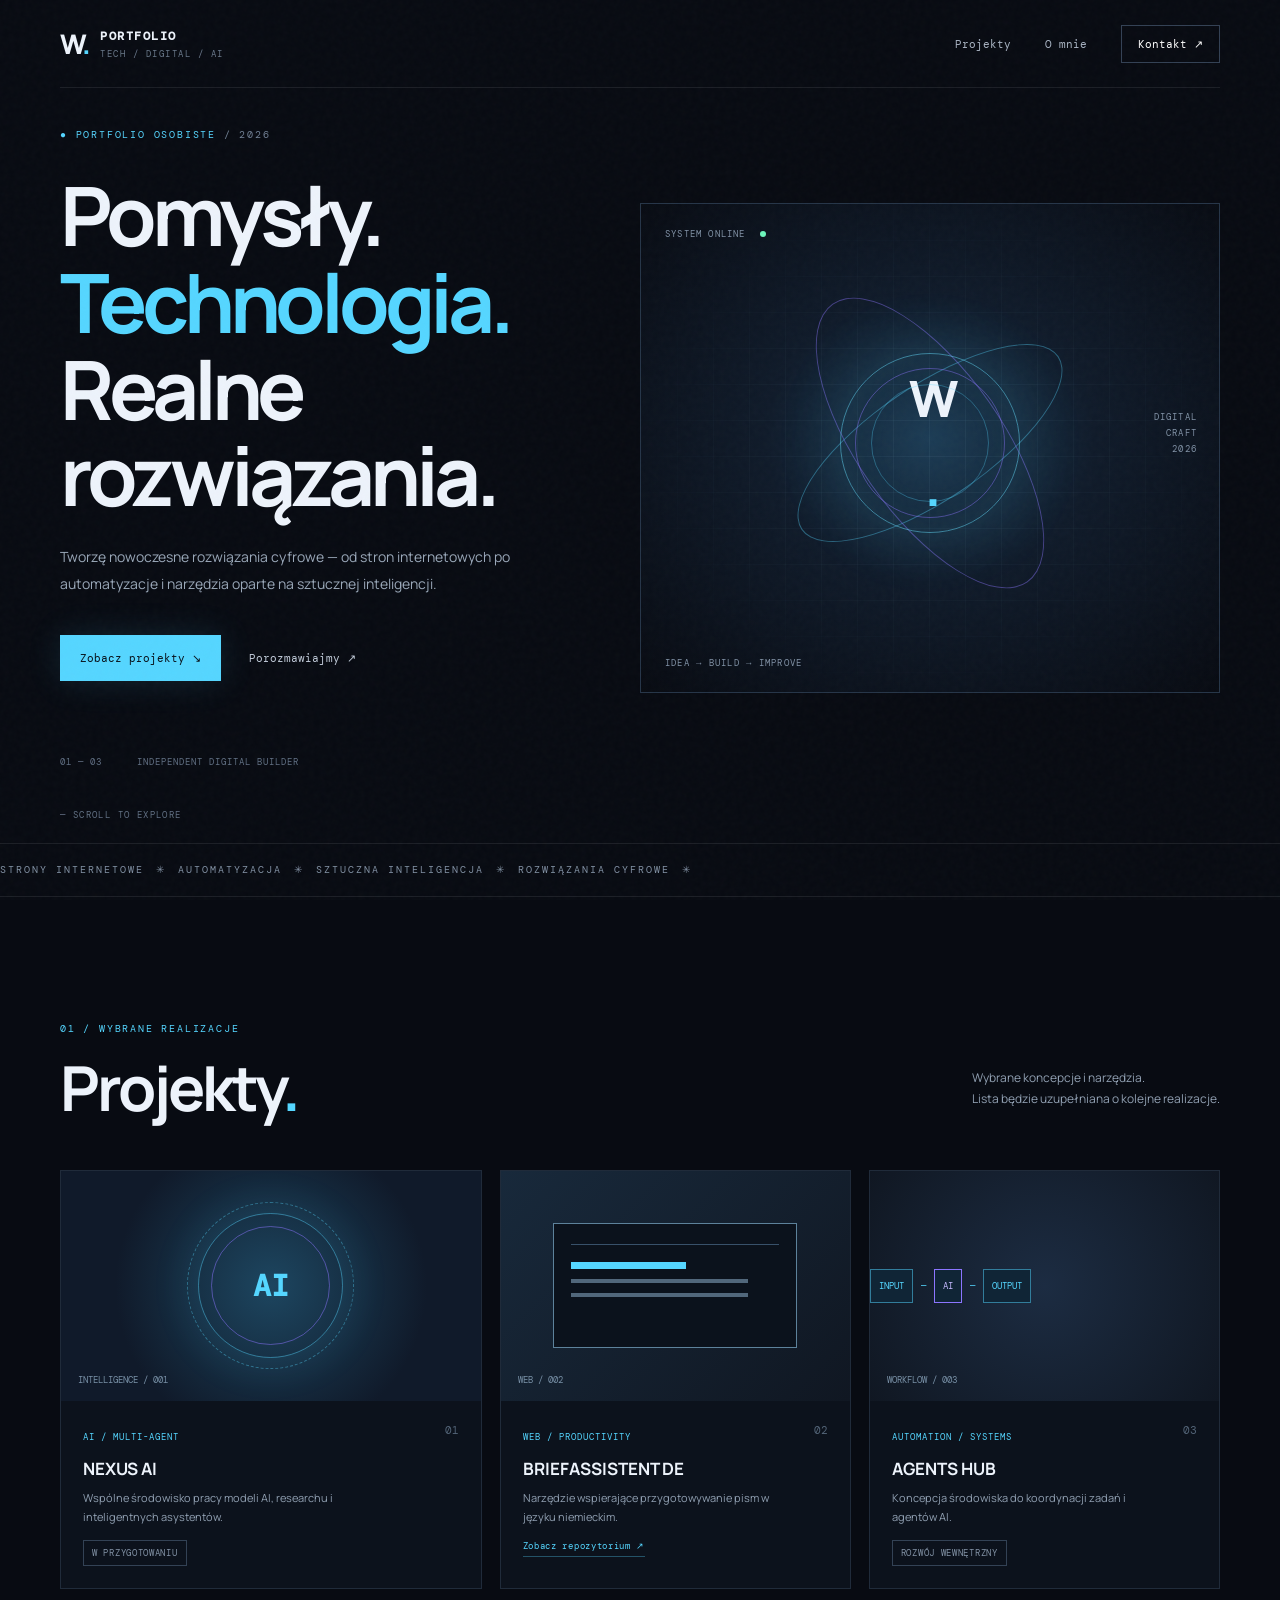
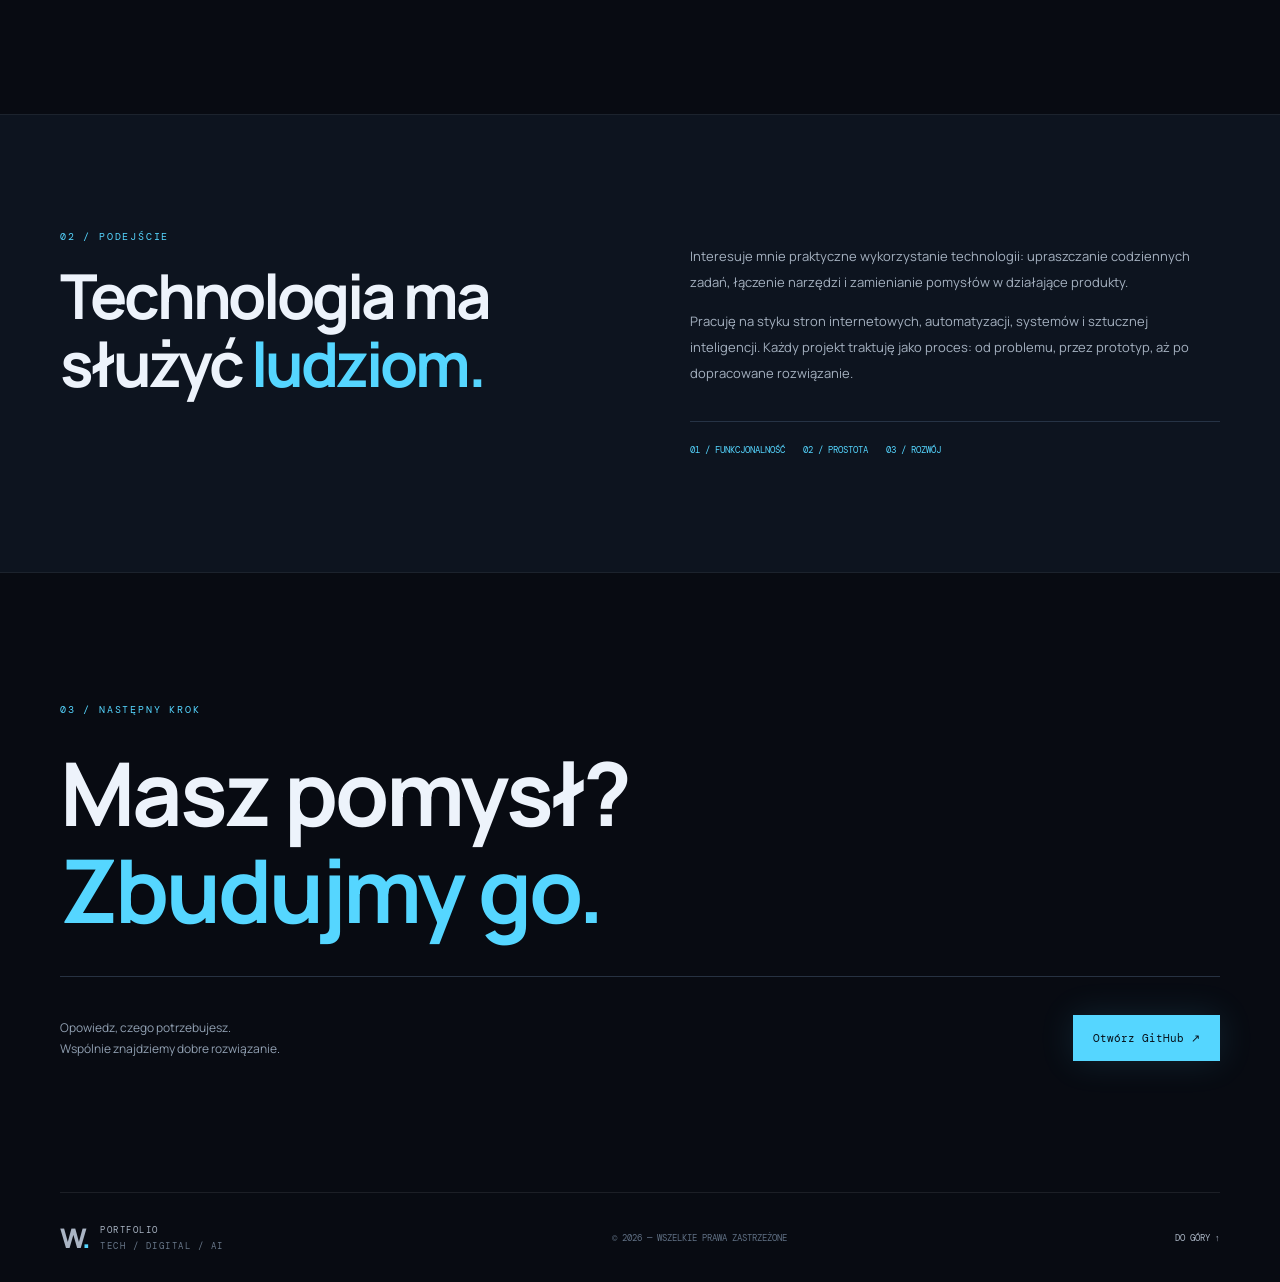
==== index.html @ 27df48eb "Point canonical metadata to current preview deployment" ====
<!doctype html><html lang="pl"><head><meta charset="utf-8"><meta name="viewport" content="width=device-width,initial-scale=1"><meta name="theme-color" content="#080b12"><meta name="description" content="Portfolio projektów z obszaru sztucznej inteligencji, automatyzacji i rozwiązań cyfrowych. Zobacz NEXUS AI, BriefAssistent DE i Agents Hub."><title>Portfolio | Technologie i AI</title><link rel="preconnect" href="https://fonts.googleapis.com"><link href="https://fonts.googleapis.com/css2?family=DM+Mono:wght@400;500&family=Manrope:wght@400;500;600;700;800&display=swap" rel="stylesheet"><link rel="icon" type="image/svg+xml" href="favicon.svg"><link rel="canonical" href="https://portfolio-git-feat-portfolio-foundation-easy-c3f8.vercel.app/"><meta property="og:url" content="https://portfolio-git-feat-portfolio-foundation-easy-c3f8.vercel.app/"><meta property="og:locale" content="pl_PL"><meta name="twitter:card" content="summary"><meta property="og:type" content="website"><meta property="og:title" content="Portfolio | Technologie i AI"><meta property="og:description" content="Projekty cyfrowe, automatyzacja i sztuczna inteligencja."><link rel="stylesheet" href="styles.css"></head><body><div class="noise"></div><header class="top wrap"><a class="brand" href="#start"><b>W<span>.</span></b><span>PORTFOLIO<small>TECH / DIGITAL / AI</small></span></a><nav><a href="#projekty">Projekty</a><a href="#o-mnie">O mnie</a><a class="navcta" href="#kontakt">Kontakt ↗</a></nav></header><main><section class="hero wrap" id="start"><div><div class="eyebrow">● PORTFOLIO OSOBISTE <span>/ 2026</span></div><h1>Pomysły.<br><em>Technologia.</em><br>Realne rozwiązania.</h1><p class="lead">Tworzę nowoczesne rozwiązania cyfrowe — od stron internetowych po automatyzacje i narzędzia oparte na sztucznej inteligencji.</p><div class="actions"><a class="btn" href="#projekty">Zobacz projekty ↘</a><a class="plain" href="#kontakt">Porozmawiajmy ↗</a></div><div class="meta">01 — 03 <span>INDEPENDENT DIGITAL BUILDER</span></div></div><div class="visual"><div class="grid"></div><div class="orbit o1"></div><div class="orbit o2"></div><div class="core">W<span>.</span></div><label>SYSTEM ONLINE <i></i></label><small>IDEA → BUILD → IMPROVE</small><aside>DIGITAL<br>CRAFT<br>2026</aside></div><div class="scroll">— SCROLL TO EXPLORE</div></section><div class="ticker">STRONY INTERNETOWE　✳　AUTOMATYZACJA　✳　SZTUCZNA INTELIGENCJA　✳　ROZWIĄZANIA CYFROWE　✳　</div><section class="section wrap" id="projekty"><div class="head"><div><div class="eyebrow">01 / WYBRANE REALIZACJE</div><h2>Projekty<span>.</span></h2></div><p>Wybrane koncepcje i narzędzia.<br>Lista będzie uzupełniana o kolejne realizacje.</p></div><div class="cards"><article><div class="art ai"><div class="rings">AI</div><small>INTELLIGENCE / 001</small></div><div class="info"><div><label>AI / MULTI-AGENT</label><h3>NEXUS AI</h3><p>Wspólne środowisko pracy modeli AI, researchu i inteligentnych asystentów.</p><span class="project-status">W PRZYGOTOWANIU</span></div><b>01</b></div></article><article><div class="art web"><div class="browser"><hr><strong></strong><i></i><i></i></div><small>WEB / 002</small></div><div class="info"><div><label>WEB / PRODUCTIVITY</label><h3>BRIEFASSISTENT DE</h3><p>Narzędzie wspierające przygotowywanie pism w języku niemieckim.</p><a class="project-link" href="https://github.com/easypeasygmail-pr/brief" target="_blank" rel="noopener noreferrer">Zobacz repozytorium ↗</a></div><b>02</b></div></article><article><div class="art flow"><div>INPUT</div>—<div>AI</div>—<div>OUTPUT</div><small>WORKFLOW / 003</small></div><div class="info"><div><label>AUTOMATION / SYSTEMS</label><h3>AGENTS HUB</h3><p>Koncepcja środowiska do koordynacji zadań i agentów AI.</p><span class="project-status">ROZWÓJ WEWNĘTRZNY</span></div><b>03</b></div></article></div></section><section class="about" id="o-mnie"><div class="wrap aboutgrid"><div><div class="eyebrow">02 / PODEJŚCIE</div><h2>Technologia ma<br>służyć <em>ludziom.</em></h2></div><div><p>Interesuje mnie praktyczne wykorzystanie technologii: upraszczanie codziennych zadań, łączenie narzędzi i zamienianie pomysłów w działające produkty.</p><p>Pracuję na styku stron internetowych, automatyzacji, systemów i sztucznej inteligencji. Każdy projekt traktuję jako proces: od problemu, przez prototyp, aż po dopracowane rozwiązanie.</p><div class="principles">01 / FUNKCJONALNOŚĆ　　02 / PROSTOTA　　03 / ROZWÓJ</div></div></div></section><section class="contact wrap" id="kontakt"><div class="eyebrow">03 / NASTĘPNY KROK</div><h2>Masz pomysł?<br><em>Zbudujmy go.</em></h2><div class="contactrow"><p>Opowiedz, czego potrzebujesz.<br>Wspólnie znajdziemy dobre rozwiązanie.</p><a class="btn" href="https://github.com/easypeasygmail-pr" target="_blank" rel="noopener noreferrer">Otwórz GitHub ↗</a></div></section></main><footer class="footer wrap"><a class="brand" href="#start"><b>W<span>.</span></b><span>PORTFOLIO<small>TECH / DIGITAL / AI</small></span></a><span>© <i id="year"></i> — WSZELKIE PRAWA ZASTRZEŻONE</span><a href="#start">DO GÓRY ↑</a></footer><script src="script.js"></script></body></html>
---- styles.css ----
:root{--bg:#080b12;--panel:#101722;--line:#202b3a;--text:#edf3fb;--muted:#91a0b2;--blue:#55d6ff;--violet:#8c75ff;--mono:"DM Mono",monospace;--sans:"Manrope",sans-serif}*{box-sizing:border-box}html{scroll-behavior:smooth}body{margin:0;background:var(--bg);color:var(--text);font-family:var(--sans)}.noise{position:fixed;inset:0;pointer-events:none;opacity:.025;z-index:5;background-image:url("data:image/svg+xml,%3Csvg xmlns='http://www.w3.org/2000/svg' viewBox='0 0 180 180'%3E%3Cfilter id='n'%3E%3CfeTurbulence type='fractalNoise' baseFrequency='.9' numOctaves='3'/%3E%3C/filter%3E%3Crect width='100%25' height='100%25' filter='url(%23n)'/%3E%3C/svg%3E")}.wrap{width:min(1160px,calc(100% - 64px));margin:auto}.top{height:88px;display:flex;align-items:center;justify-content:space-between;border-bottom:1px solid #ffffff15}.brand{display:flex;align-items:center;gap:12px;color:var(--text);text-decoration:none;font:700 12px var(--mono);letter-spacing:1.5px}.brand b{font:800 27px var(--sans);letter-spacing:-3px}.brand b span,.core span{color:var(--blue)}.brand small{display:block;color:#687789;font:9px var(--mono);margin-top:4px}.top nav{display:flex;gap:34px;align-items:center}.top nav a,.footer>a{color:#aab5c4;text-decoration:none;font:11px var(--mono)}.top nav a:hover,.footer>a:hover{color:var(--blue)}.top nav .navcta{border:1px solid #334154;padding:11px 16px;color:white}.hero{min-height:690px;display:grid;grid-template-columns:1fr 1fr;align-items:center;position:relative;padding-top:40px;padding-bottom:75px}.eyebrow{font:10px var(--mono);letter-spacing:1.8px;color:var(--blue)}.eyebrow span{color:#718095}h1{font-size:clamp(48px,6.4vw,82px);line-height:1.06;letter-spacing:-5px;margin:31px 0 25px}h1 em,h2 em{font-style:normal;color:var(--blue)}.lead{max-width:500px;color:#9aa8b9;line-height:1.9;font-size:14px}.actions{display:flex;align-items:center;gap:28px;margin-top:37px}.btn{display:inline-block;background:var(--blue);color:#071019;text-decoration:none;padding:16px 20px;font:11px var(--mono);box-shadow:0 0 35px #55d6ff20}.btn:hover{background:#a1eaff}.plain{color:#c2ccda;text-decoration:none;font:11px var(--mono)}.meta{display:flex;gap:35px;margin-top:75px;color:#617084;font:9px var(--mono);letter-spacing:1px}.visual{height:490px;position:relative;overflow:hidden;background:radial-gradient(ellipse at 50% 48%,#1c3c55,#101b2a 40%,#080b12 100%);border:1px solid #263548}.grid{position:absolute;inset:0;background-image:linear-gradient(#8cb9d014 1px,transparent 1px),linear-gradient(90deg,#8cb9d014 1px,transparent 1px);background-size:36px 36px;mask-image:radial-gradient(ellipse,#000,transparent 78%)}.core{position:absolute;left:50%;top:49%;transform:translate(-50%,-50%);width:180px;height:180px;border:1px solid #64dfff80;border-radius:50%;display:grid;place-items:center;font-size:50px;font-weight:800;letter-spacing:-6px;box-shadow:0 0 70px #55d6ff20,inset 0 0 45px #55d6ff18}.core:before,.core:after{content:"";position:absolute;inset:14px;border:1px solid #8c75ff70;border-radius:50%}.core:after{inset:30px;border-color:#55d6ff50}.orbit{position:absolute;left:50%;top:49%;border:1px solid #55d6ff60;border-radius:50%;width:310px;height:115px;transform:translate(-50%,-50%) rotate(-34deg)}.o2{width:340px;height:145px;transform:translate(-50%,-50%) rotate(55deg);border-color:#8c75ff70}.visual label,.visual>small,.visual aside{position:absolute;font:9px var(--mono);letter-spacing:1.2px;color:#8192a6}.visual label{top:24px;left:24px}.visual label i{display:inline-block;background:#6df4bb;width:6px;height:6px;border-radius:50%;margin-left:8px}.visual>small{bottom:23px;left:24px}.visual aside{right:22px;top:42%;line-height:1.8;text-align:right}.scroll{position:absolute;bottom:22px;color:#617084;font:9px var(--mono);letter-spacing:1.4px}.ticker{border-block:1px solid #ffffff15;padding:19px 0;overflow:hidden;white-space:nowrap;color:#8190a3;font:10px var(--mono);letter-spacing:2px}.section{padding-top:125px;padding-bottom:125px}.head{display:flex;justify-content:space-between;align-items:end;margin-bottom:48px}h2{font-size:clamp(42px,5vw,62px);letter-spacing:-3px;line-height:1.1;margin:19px 0 0}.head h2 span{color:var(--blue)}.head p{color:var(--muted);font-size:12px;line-height:1.8}.cards{display:grid;grid-template-columns:1.2fr 1fr 1fr;gap:18px}.cards article{border:1px solid var(--line);background:#0c121c;transition:.25s}.cards article:hover{border-color:#4c9bb7;transform:translateY(-5px)}.art{height:230px;position:relative;display:grid;place-items:center;overflow:hidden;background:#101c2b}.art small{position:absolute;left:17px;bottom:15px;color:#7890a6;font:9px var(--mono)}.ai{background:radial-gradient(circle,#1d4660,#101a2a 65%)}.rings{width:145px;height:145px;border:1px solid #55d6ff75;border-radius:50%;display:grid;place-items:center;position:relative;font:700 30px var(--mono);color:var(--blue);box-shadow:0 0 50px #55d6ff20}.rings:before,.rings:after{content:"";position:absolute;inset:12px;border:1px solid #8c75ff80;border-radius:50%}.rings:after{inset:-12px;border-style:dashed;border-color:#55d6ff60}.web{background:linear-gradient(135deg,#18293b,#101722)}.browser{width:70%;height:125px;border:1px solid #5d829b;background:#0b121c;padding:30px 17px}.browser hr{position:absolute;top:58px;width:60%;border:0;border-top:1px solid #38516a}.browser strong,.browser i{display:block;width:55%;height:7px;background:#55d6ff;margin:0 0 10px}.browser i{width:85%;height:4px;background:#51677b}.flow{display:flex;gap:8px;background:radial-gradient(circle,#1c2c42,#101722);font:9px var(--mono);color:var(--blue)}.flow div{padding:10px 8px;border:1px solid #55d6ff80;background:#102536}.flow div:nth-of-type(2){color:#c5baff;border-color:#8c75ff}.info{padding:22px;display:flex;justify-content:space-between;min-height:160px}.info label{font:9px var(--mono);color:var(--blue);letter-spacing:1px}.info h3{font-size:17px;margin:12px 0 8px}.info p{font-size:11px;line-height:1.8;color:var(--muted);max-width:260px;margin:0}.info>b{font:11px var(--mono);color:#536477}.about{background:#0d141f;border-block:1px solid #ffffff10;padding:115px 0}.aboutgrid{display:grid;grid-template-columns:1fr 1fr;gap:100px}.aboutgrid p{font-size:13px;line-height:2;color:#a5b1c0}.principles{margin-top:35px;padding-top:22px;border-top:1px solid #263345;font:9px var(--mono);color:var(--blue)}.contact{padding-top:130px;padding-bottom:120px}.contact h2{font-size:clamp(54px,7vw,88px);margin-top:28px}.contactrow{display:flex;justify-content:space-between;align-items:center;margin-top:38px;padding-top:28px;border-top:1px solid #273242}.contactrow p{color:var(--muted);font-size:12px;line-height:1.8}.footer{min-height:90px;border-top:1px solid #ffffff15;display:flex;align-items:center;justify-content:space-between}.footer>span{font:9px var(--mono);color:#607084}.footer>span i{font-style:normal}.footer>a{font-size:9px}@media(max-width:800px){.wrap{width:min(100% - 40px,600px)}.top{height:72px}.top nav{gap:15px}.top nav a{font-size:9px}.top nav a:first-child{display:none}.hero{grid-template-columns:1fr;padding-top:70px;gap:40px}.hero h1{font-size:clamp(48px,12vw,72px)}.meta{margin-top:45px}.visual{height:390px}.scroll{display:none}.cards{grid-template-columns:1fr 1fr}.cards article:first-child{grid-column:span 2}.section{padding:85px 0}.aboutgrid{grid-template-columns:1fr;gap:25px}.about{padding:80px 0}.footer{gap:15px;flex-wrap:wrap;padding:22px 0}.footer>span{order:3;width:100%}}@media(max-width:480px){.wrap{width:calc(100% - 36px)}.top nav{gap:12px}.top nav a{font-size:8px}.hero{padding-top:55px}.hero h1{letter-spacing:-3px}.lead{font-size:13px}.actions{gap:17px}.visual{height:320px}.core{width:145px;height:145px}.orbit{width:260px}.o2{width:280px}.cards{grid-template-columns:1fr}.cards article:first-child{grid-column:auto}.art{height:210px}.head{display:block}.head p{margin-top:20px}.contactrow{display:block}.contactrow .btn{margin-top:15px}.contact h2{letter-spacing:-3px}}
/* Portfolio finishing touches */
.project-link,.project-status{display:inline-block;margin-top:13px;font:9px var(--mono);letter-spacing:.7px}.project-link{color:var(--blue);text-decoration:none;border-bottom:1px solid #55d6ff55;padding-bottom:4px}.project-link:hover{color:#b5efff}.project-status{color:#8292a5;border:1px solid #334255;padding:6px 8px}.btn{transition:background .2s ease,transform .2s ease}.btn:hover{transform:translateY(-2px)}:focus-visible{outline:2px solid var(--blue);outline-offset:4px}@media(prefers-reduced-motion:reduce){html{scroll-behavior:auto}*,*::before,*::after{animation-duration:.01ms!important;animation-iteration-count:1!important;transition-duration:.01ms!important}}

/* Fix miniature browser illustration positioning */
.browser{position:relative}.browser hr{position:static;width:100%;margin:-10px 0 17px}
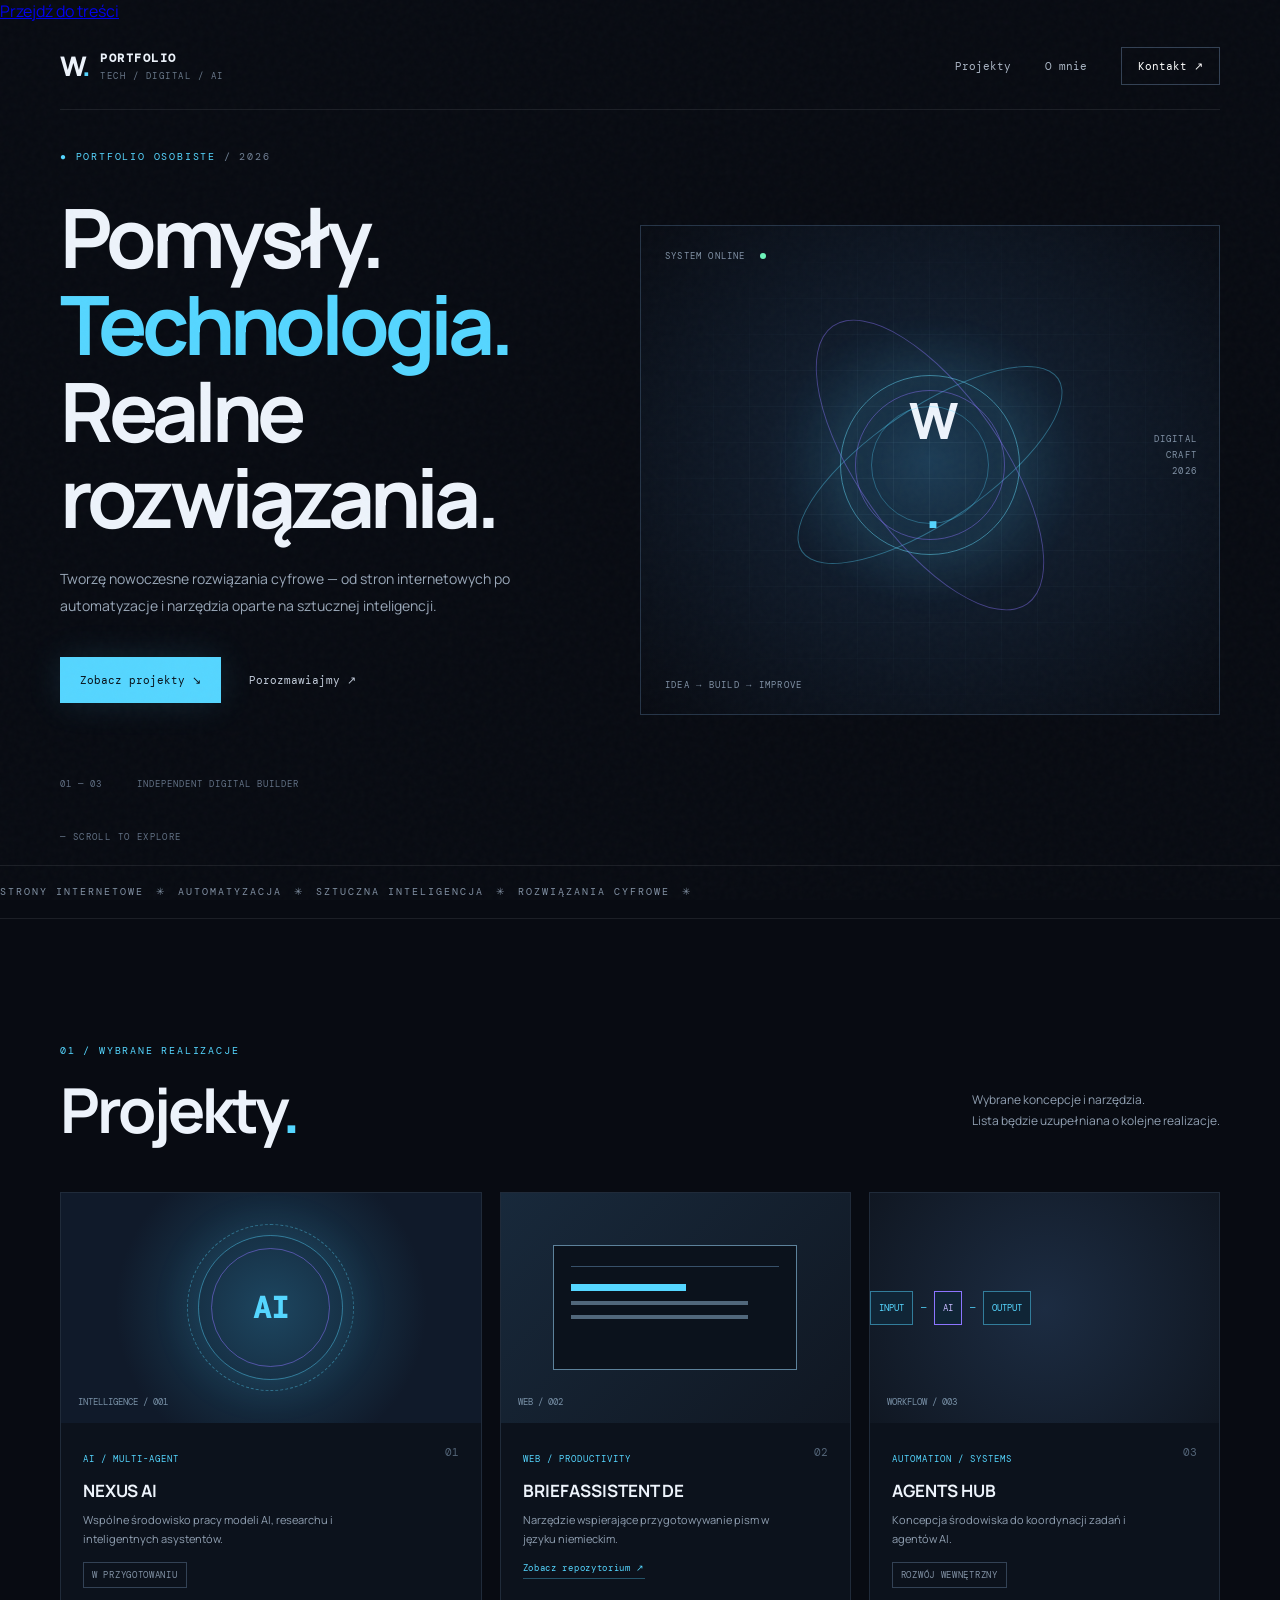
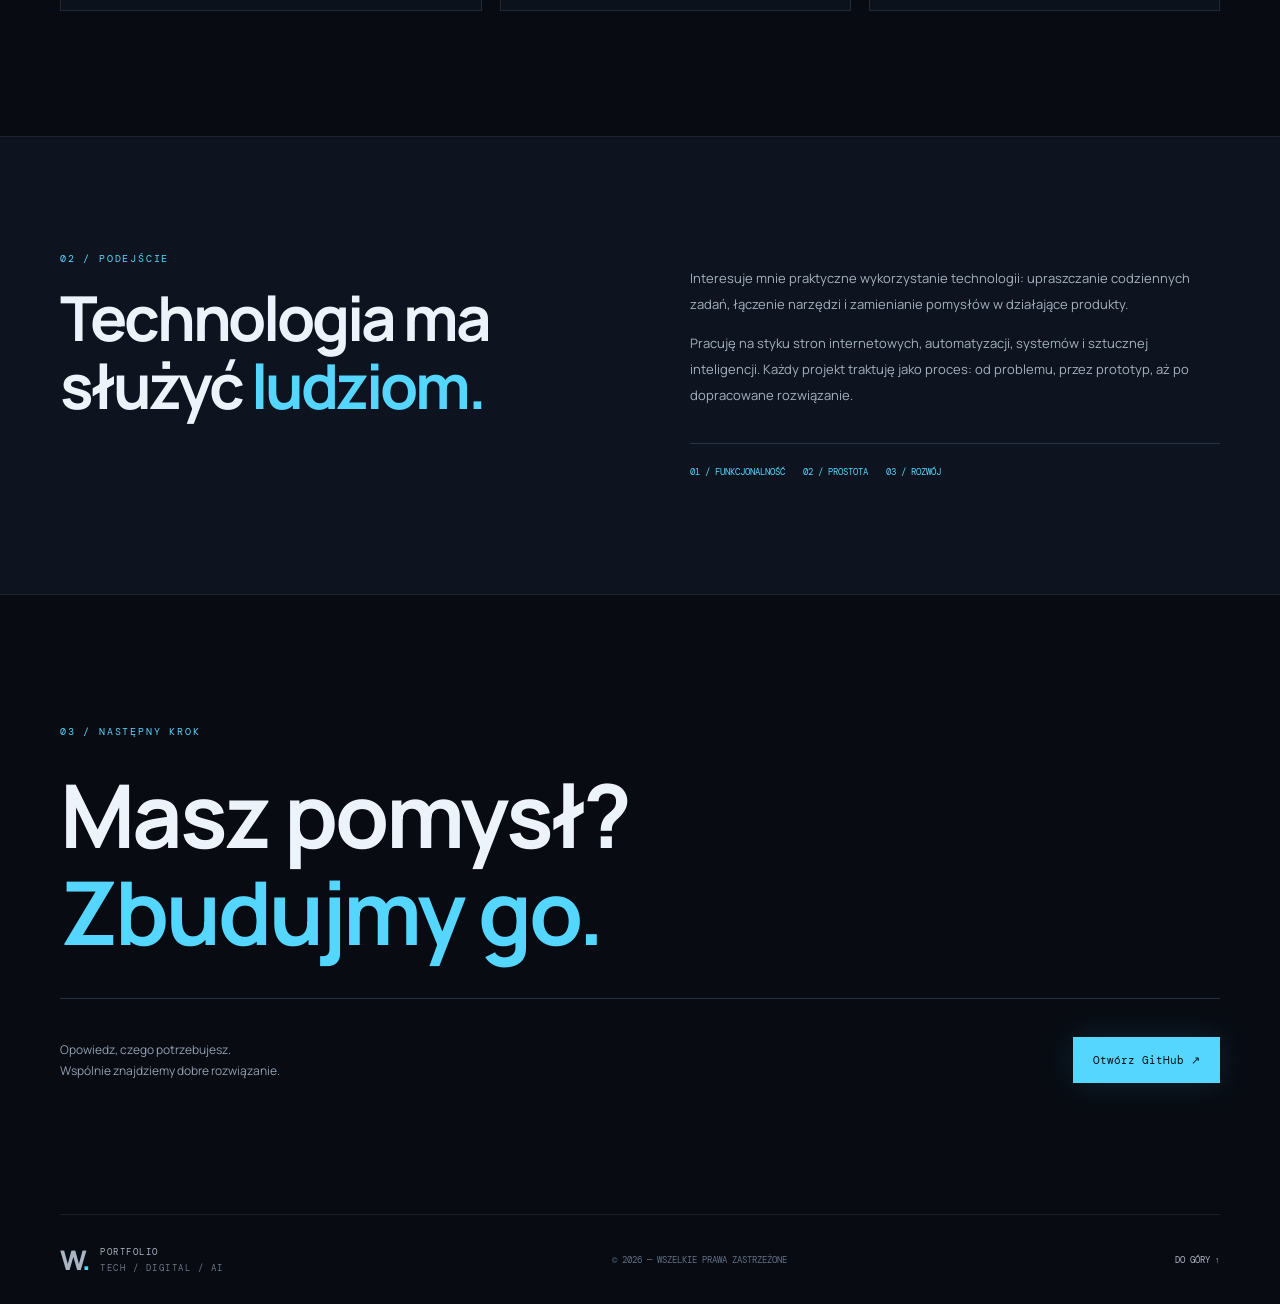
==== commit f294e4cc: "Improve navigation semantics and remove unstable canonical URL" ====
--- a/index.html
+++ b/index.html
@@ -1 +1 @@
-<!doctype html><html lang="pl"><head><meta charset="utf-8"><meta name="viewport" content="width=device-width,initial-scale=1"><meta name="theme-color" content="#080b12"><meta name="description" content="Portfolio projektów z obszaru sztucznej inteligencji, automatyzacji i rozwiązań cyfrowych. Zobacz NEXUS AI, BriefAssistent DE i Agents Hub."><title>Portfolio | Technologie i AI</title><link rel="preconnect" href="https://fonts.googleapis.com"><link href="https://fonts.googleapis.com/css2?family=DM+Mono:wght@400;500&family=Manrope:wght@400;500;600;700;800&display=swap" rel="stylesheet"><link rel="icon" type="image/svg+xml" href="favicon.svg"><link rel="canonical" href="https://portfolio-git-feat-portfolio-foundation-easy-c3f8.vercel.app/"><meta property="og:url" content="https://portfolio-git-feat-portfolio-foundation-easy-c3f8.vercel.app/"><meta property="og:locale" content="pl_PL"><meta name="twitter:card" content="summary"><meta property="og:type" content="website"><meta property="og:title" content="Portfolio | Technologie i AI"><meta property="og:description" content="Projekty cyfrowe, automatyzacja i sztuczna inteligencja."><link rel="stylesheet" href="styles.css"></head><body><div class="noise"></div><header class="top wrap"><a class="brand" href="#start"><b>W<span>.</span></b><span>PORTFOLIO<small>TECH / DIGITAL / AI</small></span></a><nav><a href="#projekty">Projekty</a><a href="#o-mnie">O mnie</a><a class="navcta" href="#kontakt">Kontakt ↗</a></nav></header><main><section class="hero wrap" id="start"><div><div class="eyebrow">● PORTFOLIO OSOBISTE <span>/ 2026</span></div><h1>Pomysły.<br><em>Technologia.</em><br>Realne rozwiązania.</h1><p class="lead">Tworzę nowoczesne rozwiązania cyfrowe — od stron internetowych po automatyzacje i narzędzia oparte na sztucznej inteligencji.</p><div class="actions"><a class="btn" href="#projekty">Zobacz projekty ↘</a><a class="plain" href="#kontakt">Porozmawiajmy ↗</a></div><div class="meta">01 — 03 <span>INDEPENDENT DIGITAL BUILDER</span></div></div><div class="visual"><div class="grid"></div><div class="orbit o1"></div><div class="orbit o2"></div><div class="core">W<span>.</span></div><label>SYSTEM ONLINE <i></i></label><small>IDEA → BUILD → IMPROVE</small><aside>DIGITAL<br>CRAFT<br>2026</aside></div><div class="scroll">— SCROLL TO EXPLORE</div></section><div class="ticker">STRONY INTERNETOWE　✳　AUTOMATYZACJA　✳　SZTUCZNA INTELIGENCJA　✳　ROZWIĄZANIA CYFROWE　✳　</div><section class="section wrap" id="projekty"><div class="head"><div><div class="eyebrow">01 / WYBRANE REALIZACJE</div><h2>Projekty<span>.</span></h2></div><p>Wybrane koncepcje i narzędzia.<br>Lista będzie uzupełniana o kolejne realizacje.</p></div><div class="cards"><article><div class="art ai"><div class="rings">AI</div><small>INTELLIGENCE / 001</small></div><div class="info"><div><label>AI / MULTI-AGENT</label><h3>NEXUS AI</h3><p>Wspólne środowisko pracy modeli AI, researchu i inteligentnych asystentów.</p><span class="project-status">W PRZYGOTOWANIU</span></div><b>01</b></div></article><article><div class="art web"><div class="browser"><hr><strong></strong><i></i><i></i></div><small>WEB / 002</small></div><div class="info"><div><label>WEB / PRODUCTIVITY</label><h3>BRIEFASSISTENT DE</h3><p>Narzędzie wspierające przygotowywanie pism w języku niemieckim.</p><a class="project-link" href="https://github.com/easypeasygmail-pr/brief" target="_blank" rel="noopener noreferrer">Zobacz repozytorium ↗</a></div><b>02</b></div></article><article><div class="art flow"><div>INPUT</div>—<div>AI</div>—<div>OUTPUT</div><small>WORKFLOW / 003</small></div><div class="info"><div><label>AUTOMATION / SYSTEMS</label><h3>AGENTS HUB</h3><p>Koncepcja środowiska do koordynacji zadań i agentów AI.</p><span class="project-status">ROZWÓJ WEWNĘTRZNY</span></div><b>03</b></div></article></div></section><section class="about" id="o-mnie"><div class="wrap aboutgrid"><div><div class="eyebrow">02 / PODEJŚCIE</div><h2>Technologia ma<br>służyć <em>ludziom.</em></h2></div><div><p>Interesuje mnie praktyczne wykorzystanie technologii: upraszczanie codziennych zadań, łączenie narzędzi i zamienianie pomysłów w działające produkty.</p><p>Pracuję na styku stron internetowych, automatyzacji, systemów i sztucznej inteligencji. Każdy projekt traktuję jako proces: od problemu, przez prototyp, aż po dopracowane rozwiązanie.</p><div class="principles">01 / FUNKCJONALNOŚĆ　　02 / PROSTOTA　　03 / ROZWÓJ</div></div></div></section><section class="contact wrap" id="kontakt"><div class="eyebrow">03 / NASTĘPNY KROK</div><h2>Masz pomysł?<br><em>Zbudujmy go.</em></h2><div class="contactrow"><p>Opowiedz, czego potrzebujesz.<br>Wspólnie znajdziemy dobre rozwiązanie.</p><a class="btn" href="https://github.com/easypeasygmail-pr" target="_blank" rel="noopener noreferrer">Otwórz GitHub ↗</a></div></section></main><footer class="footer wrap"><a class="brand" href="#start"><b>W<span>.</span></b><span>PORTFOLIO<small>TECH / DIGITAL / AI</small></span></a><span>© <i id="year"></i> — WSZELKIE PRAWA ZASTRZEŻONE</span><a href="#start">DO GÓRY ↑</a></footer><script src="script.js"></script></body></html>+<!doctype html><html lang="pl"><head><meta charset="utf-8"><meta name="viewport" content="width=device-width,initial-scale=1"><meta name="theme-color" content="#080b12"><meta name="description" content="Portfolio projektów z obszaru sztucznej inteligencji, automatyzacji i rozwiązań cyfrowych. Zobacz NEXUS AI, BriefAssistent DE i Agents Hub."><title>Portfolio | Technologie i AI</title><link rel="preconnect" href="https://fonts.googleapis.com"><link href="https://fonts.googleapis.com/css2?family=DM+Mono:wght@400;500&family=Manrope:wght@400;500;600;700;800&display=swap" rel="stylesheet"><link rel="icon" type="image/svg+xml" href="favicon.svg"><meta property="og:locale" content="pl_PL"><meta name="twitter:card" content="summary"><meta property="og:type" content="website"><meta property="og:title" content="Portfolio | Technologie i AI"><meta property="og:description" content="Projekty cyfrowe, automatyzacja i sztuczna inteligencja."><link rel="stylesheet" href="styles.css"></head><body><a class="skip-link" href="#main-content">Przejdź do treści</a><div class="noise"></div><header class="top wrap"><a class="brand" href="#start"><b>W<span>.</span></b><span>PORTFOLIO<small>TECH / DIGITAL / AI</small></span></a><nav aria-label="Nawigacja główna"><a href="#projekty">Projekty</a><a href="#o-mnie">O mnie</a><a class="navcta" href="#kontakt">Kontakt ↗</a></nav></header><main id="main-content"><section class="hero wrap" id="start"><div><div class="eyebrow">● PORTFOLIO OSOBISTE <span>/ 2026</span></div><h1>Pomysły.<br><em>Technologia.</em><br>Realne rozwiązania.</h1><p class="lead">Tworzę nowoczesne rozwiązania cyfrowe — od stron internetowych po automatyzacje i narzędzia oparte na sztucznej inteligencji.</p><div class="actions"><a class="btn" href="#projekty">Zobacz projekty ↘</a><a class="plain" href="#kontakt">Porozmawiajmy ↗</a></div><div class="meta">01 — 03 <span>INDEPENDENT DIGITAL BUILDER</span></div></div><div class="visual"><div class="grid"></div><div class="orbit o1"></div><div class="orbit o2"></div><div class="core">W<span>.</span></div><label>SYSTEM ONLINE <i></i></label><small>IDEA → BUILD → IMPROVE</small><aside>DIGITAL<br>CRAFT<br>2026</aside></div><div class="scroll">— SCROLL TO EXPLORE</div></section><div class="ticker">STRONY INTERNETOWE　✳　AUTOMATYZACJA　✳　SZTUCZNA INTELIGENCJA　✳　ROZWIĄZANIA CYFROWE　✳　</div><section class="section wrap" id="projekty"><div class="head"><div><div class="eyebrow">01 / WYBRANE REALIZACJE</div><h2>Projekty<span>.</span></h2></div><p>Wybrane koncepcje i narzędzia.<br>Lista będzie uzupełniana o kolejne realizacje.</p></div><div class="cards"><article><div class="art ai"><div class="rings">AI</div><small>INTELLIGENCE / 001</small></div><div class="info"><div><label>AI / MULTI-AGENT</label><h3>NEXUS AI</h3><p>Wspólne środowisko pracy modeli AI, researchu i inteligentnych asystentów.</p><span class="project-status">W PRZYGOTOWANIU</span></div><b>01</b></div></article><article><div class="art web"><div class="browser"><hr><strong></strong><i></i><i></i></div><small>WEB / 002</small></div><div class="info"><div><label>WEB / PRODUCTIVITY</label><h3>BRIEFASSISTENT DE</h3><p>Narzędzie wspierające przygotowywanie pism w języku niemieckim.</p><a class="project-link" href="https://github.com/easypeasygmail-pr/brief" target="_blank" rel="noopener noreferrer">Zobacz repozytorium ↗</a></div><b>02</b></div></article><article><div class="art flow"><div>INPUT</div>—<div>AI</div>—<div>OUTPUT</div><small>WORKFLOW / 003</small></div><div class="info"><div><label>AUTOMATION / SYSTEMS</label><h3>AGENTS HUB</h3><p>Koncepcja środowiska do koordynacji zadań i agentów AI.</p><span class="project-status">ROZWÓJ WEWNĘTRZNY</span></div><b>03</b></div></article></div></section><section class="about" id="o-mnie"><div class="wrap aboutgrid"><div><div class="eyebrow">02 / PODEJŚCIE</div><h2>Technologia ma<br>służyć <em>ludziom.</em></h2></div><div><p>Interesuje mnie praktyczne wykorzystanie technologii: upraszczanie codziennych zadań, łączenie narzędzi i zamienianie pomysłów w działające produkty.</p><p>Pracuję na styku stron internetowych, automatyzacji, systemów i sztucznej inteligencji. Każdy projekt traktuję jako proces: od problemu, przez prototyp, aż po dopracowane rozwiązanie.</p><div class="principles">01 / FUNKCJONALNOŚĆ　　02 / PROSTOTA　　03 / ROZWÓJ</div></div></div></section><section class="contact wrap" id="kontakt"><div class="eyebrow">03 / NASTĘPNY KROK</div><h2>Masz pomysł?<br><em>Zbudujmy go.</em></h2><div class="contactrow"><p>Opowiedz, czego potrzebujesz.<br>Wspólnie znajdziemy dobre rozwiązanie.</p><a class="btn" href="https://github.com/easypeasygmail-pr" target="_blank" rel="noopener noreferrer">Otwórz GitHub ↗</a></div></section></main><footer class="footer wrap"><a class="brand" href="#start"><b>W<span>.</span></b><span>PORTFOLIO<small>TECH / DIGITAL / AI</small></span></a><span>© <i id="year"></i> — WSZELKIE PRAWA ZASTRZEŻONE</span><a href="#start">DO GÓRY ↑</a></footer><script src="script.js"></script></body></html>
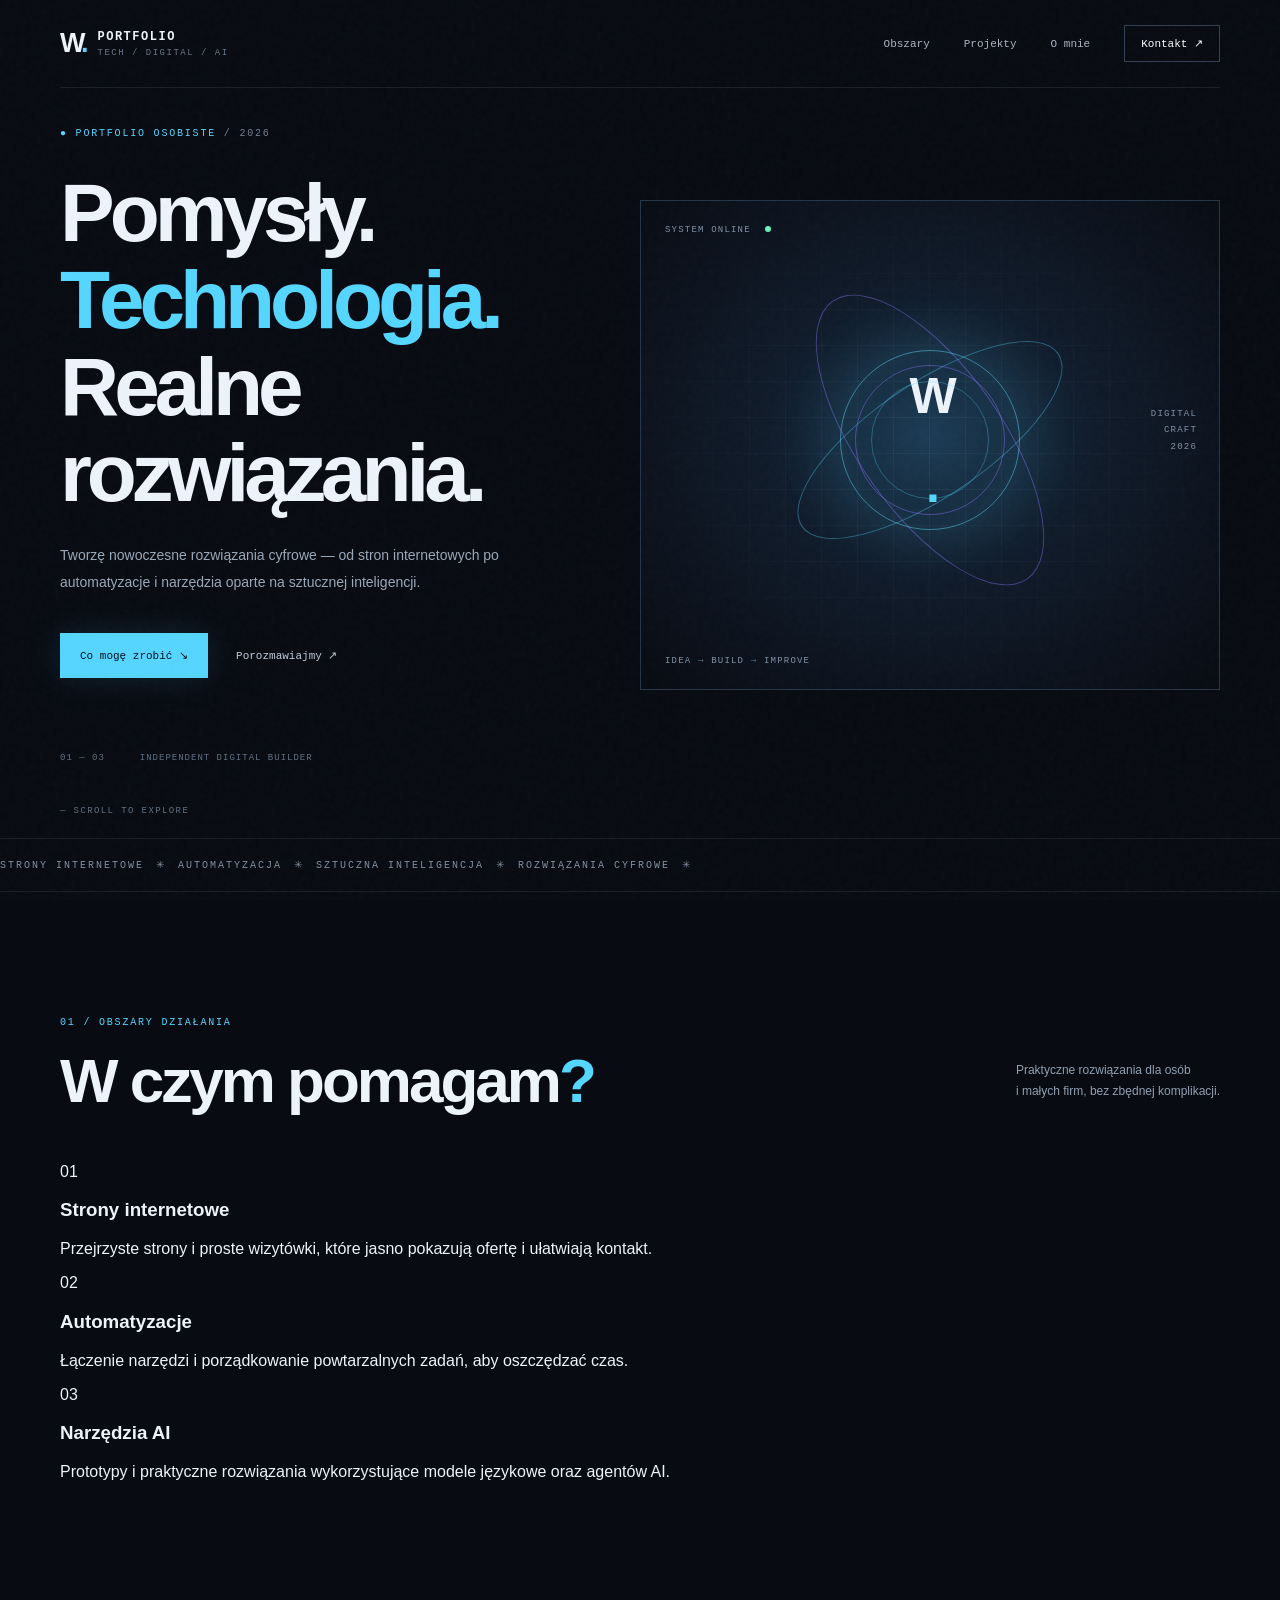
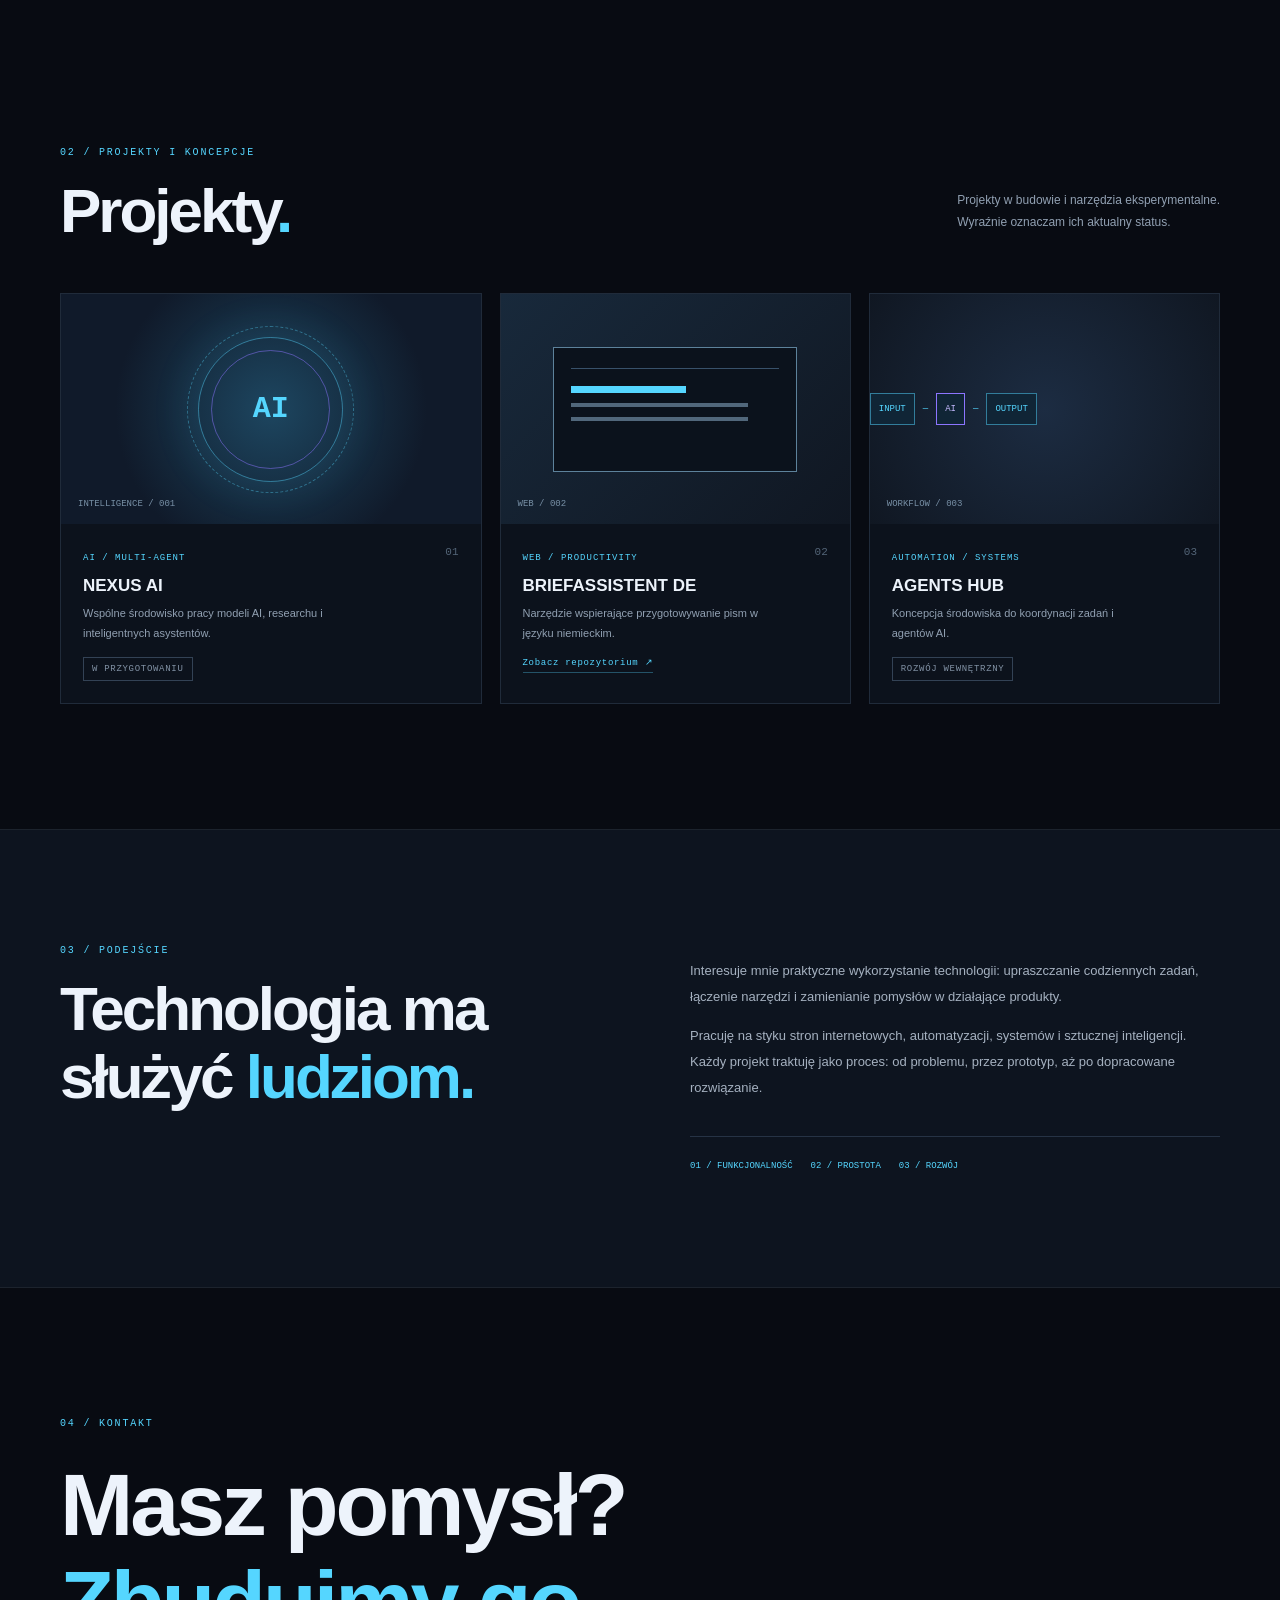
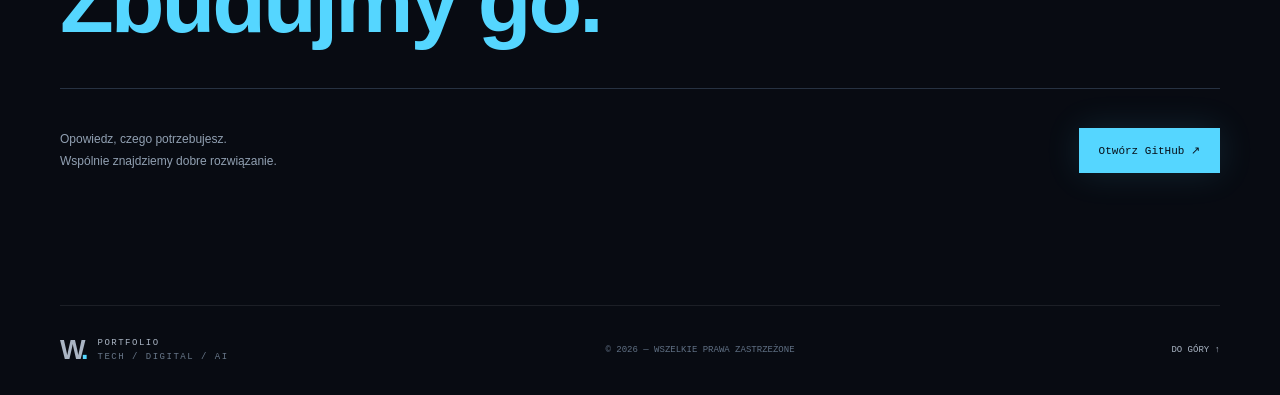
==== commit 93f1f875: "Add clear service overview and remove external font dependency" ====
--- a/index.html
+++ b/index.html
@@ -1 +1 @@
-<!doctype html><html lang="pl"><head><meta charset="utf-8"><meta name="viewport" content="width=device-width,initial-scale=1"><meta name="theme-color" content="#080b12"><meta name="description" content="Portfolio projektów z obszaru sztucznej inteligencji, automatyzacji i rozwiązań cyfrowych. Zobacz NEXUS AI, BriefAssistent DE i Agents Hub."><title>Portfolio | Technologie i AI</title><link rel="preconnect" href="https://fonts.googleapis.com"><link href="https://fonts.googleapis.com/css2?family=DM+Mono:wght@400;500&family=Manrope:wght@400;500;600;700;800&display=swap" rel="stylesheet"><link rel="icon" type="image/svg+xml" href="favicon.svg"><meta property="og:locale" content="pl_PL"><meta name="twitter:card" content="summary"><meta property="og:type" content="website"><meta property="og:title" content="Portfolio | Technologie i AI"><meta property="og:description" content="Projekty cyfrowe, automatyzacja i sztuczna inteligencja."><link rel="stylesheet" href="styles.css"></head><body><a class="skip-link" href="#main-content">Przejdź do treści</a><div class="noise"></div><header class="top wrap"><a class="brand" href="#start"><b>W<span>.</span></b><span>PORTFOLIO<small>TECH / DIGITAL / AI</small></span></a><nav aria-label="Nawigacja główna"><a href="#projekty">Projekty</a><a href="#o-mnie">O mnie</a><a class="navcta" href="#kontakt">Kontakt ↗</a></nav></header><main id="main-content"><section class="hero wrap" id="start"><div><div class="eyebrow">● PORTFOLIO OSOBISTE <span>/ 2026</span></div><h1>Pomysły.<br><em>Technologia.</em><br>Realne rozwiązania.</h1><p class="lead">Tworzę nowoczesne rozwiązania cyfrowe — od stron internetowych po automatyzacje i narzędzia oparte na sztucznej inteligencji.</p><div class="actions"><a class="btn" href="#projekty">Zobacz projekty ↘</a><a class="plain" href="#kontakt">Porozmawiajmy ↗</a></div><div class="meta">01 — 03 <span>INDEPENDENT DIGITAL BUILDER</span></div></div><div class="visual"><div class="grid"></div><div class="orbit o1"></div><div class="orbit o2"></div><div class="core">W<span>.</span></div><label>SYSTEM ONLINE <i></i></label><small>IDEA → BUILD → IMPROVE</small><aside>DIGITAL<br>CRAFT<br>2026</aside></div><div class="scroll">— SCROLL TO EXPLORE</div></section><div class="ticker">STRONY INTERNETOWE　✳　AUTOMATYZACJA　✳　SZTUCZNA INTELIGENCJA　✳　ROZWIĄZANIA CYFROWE　✳　</div><section class="section wrap" id="projekty"><div class="head"><div><div class="eyebrow">01 / WYBRANE REALIZACJE</div><h2>Projekty<span>.</span></h2></div><p>Wybrane koncepcje i narzędzia.<br>Lista będzie uzupełniana o kolejne realizacje.</p></div><div class="cards"><article><div class="art ai"><div class="rings">AI</div><small>INTELLIGENCE / 001</small></div><div class="info"><div><label>AI / MULTI-AGENT</label><h3>NEXUS AI</h3><p>Wspólne środowisko pracy modeli AI, researchu i inteligentnych asystentów.</p><span class="project-status">W PRZYGOTOWANIU</span></div><b>01</b></div></article><article><div class="art web"><div class="browser"><hr><strong></strong><i></i><i></i></div><small>WEB / 002</small></div><div class="info"><div><label>WEB / PRODUCTIVITY</label><h3>BRIEFASSISTENT DE</h3><p>Narzędzie wspierające przygotowywanie pism w języku niemieckim.</p><a class="project-link" href="https://github.com/easypeasygmail-pr/brief" target="_blank" rel="noopener noreferrer">Zobacz repozytorium ↗</a></div><b>02</b></div></article><article><div class="art flow"><div>INPUT</div>—<div>AI</div>—<div>OUTPUT</div><small>WORKFLOW / 003</small></div><div class="info"><div><label>AUTOMATION / SYSTEMS</label><h3>AGENTS HUB</h3><p>Koncepcja środowiska do koordynacji zadań i agentów AI.</p><span class="project-status">ROZWÓJ WEWNĘTRZNY</span></div><b>03</b></div></article></div></section><section class="about" id="o-mnie"><div class="wrap aboutgrid"><div><div class="eyebrow">02 / PODEJŚCIE</div><h2>Technologia ma<br>służyć <em>ludziom.</em></h2></div><div><p>Interesuje mnie praktyczne wykorzystanie technologii: upraszczanie codziennych zadań, łączenie narzędzi i zamienianie pomysłów w działające produkty.</p><p>Pracuję na styku stron internetowych, automatyzacji, systemów i sztucznej inteligencji. Każdy projekt traktuję jako proces: od problemu, przez prototyp, aż po dopracowane rozwiązanie.</p><div class="principles">01 / FUNKCJONALNOŚĆ　　02 / PROSTOTA　　03 / ROZWÓJ</div></div></div></section><section class="contact wrap" id="kontakt"><div class="eyebrow">03 / NASTĘPNY KROK</div><h2>Masz pomysł?<br><em>Zbudujmy go.</em></h2><div class="contactrow"><p>Opowiedz, czego potrzebujesz.<br>Wspólnie znajdziemy dobre rozwiązanie.</p><a class="btn" href="https://github.com/easypeasygmail-pr" target="_blank" rel="noopener noreferrer">Otwórz GitHub ↗</a></div></section></main><footer class="footer wrap"><a class="brand" href="#start"><b>W<span>.</span></b><span>PORTFOLIO<small>TECH / DIGITAL / AI</small></span></a><span>© <i id="year"></i> — WSZELKIE PRAWA ZASTRZEŻONE</span><a href="#start">DO GÓRY ↑</a></footer><script src="script.js"></script></body></html>+<!doctype html><html lang="pl"><head><meta charset="utf-8"><meta name="viewport" content="width=device-width,initial-scale=1"><meta name="theme-color" content="#080b12"><meta name="description" content="Portfolio projektów z obszaru sztucznej inteligencji, automatyzacji i rozwiązań cyfrowych. Zobacz NEXUS AI, BriefAssistent DE i Agents Hub."><title>Portfolio | Technologie i AI</title><link rel="icon" type="image/svg+xml" href="favicon.svg"><meta property="og:locale" content="pl_PL"><meta name="twitter:card" content="summary"><meta property="og:type" content="website"><meta property="og:title" content="Portfolio | Technologie i AI"><meta property="og:description" content="Projekty cyfrowe, automatyzacja i sztuczna inteligencja."><link rel="stylesheet" href="styles.css"></head><body><a class="skip-link" href="#main-content">Przejdź do treści</a><div class="noise"></div><header class="top wrap"><a class="brand" href="#start"><b>W<span>.</span></b><span>PORTFOLIO<small>TECH / DIGITAL / AI</small></span></a><nav aria-label="Nawigacja główna"><a href="#uslugi">Obszary</a><a href="#projekty">Projekty</a><a href="#o-mnie">O mnie</a><a class="navcta" href="#kontakt">Kontakt ↗</a></nav></header><main id="main-content"><section class="hero wrap" id="start"><div><div class="eyebrow">● PORTFOLIO OSOBISTE <span>/ 2026</span></div><h1>Pomysły.<br><em>Technologia.</em><br>Realne rozwiązania.</h1><p class="lead">Tworzę nowoczesne rozwiązania cyfrowe — od stron internetowych po automatyzacje i narzędzia oparte na sztucznej inteligencji.</p><div class="actions"><a class="btn" href="#uslugi">Co mogę zrobić ↘</a><a class="plain" href="#kontakt">Porozmawiajmy ↗</a></div><div class="meta">01 — 03 <span>INDEPENDENT DIGITAL BUILDER</span></div></div><div class="visual"><div class="grid"></div><div class="orbit o1"></div><div class="orbit o2"></div><div class="core">W<span>.</span></div><label>SYSTEM ONLINE <i></i></label><small>IDEA → BUILD → IMPROVE</small><aside>DIGITAL<br>CRAFT<br>2026</aside></div><div class="scroll">— SCROLL TO EXPLORE</div></section><div class="ticker">STRONY INTERNETOWE　✳　AUTOMATYZACJA　✳　SZTUCZNA INTELIGENCJA　✳　ROZWIĄZANIA CYFROWE　✳　</div><section class="section wrap services" id="uslugi"><div class="head"><div><div class="eyebrow">01 / OBSZARY DZIAŁANIA</div><h2>W czym pomagam<span>?</span></h2></div><p>Praktyczne rozwiązania dla osób<br>i małych firm, bez zbędnej komplikacji.</p></div><div class="service-grid"><article><span>01</span><h3>Strony internetowe</h3><p>Przejrzyste strony i proste wizytówki, które jasno pokazują ofertę i ułatwiają kontakt.</p></article><article><span>02</span><h3>Automatyzacje</h3><p>Łączenie narzędzi i porządkowanie powtarzalnych zadań, aby oszczędzać czas.</p></article><article><span>03</span><h3>Narzędzia AI</h3><p>Prototypy i praktyczne rozwiązania wykorzystujące modele językowe oraz agentów AI.</p></article></div></section><section class="section wrap" id="projekty"><div class="head"><div><div class="eyebrow">02 / PROJEKTY I KONCEPCJE</div><h2>Projekty<span>.</span></h2></div><p>Projekty w budowie i narzędzia eksperymentalne.<br>Wyraźnie oznaczam ich aktualny status.</p></div><div class="cards"><article><div class="art ai"><div class="rings">AI</div><small>INTELLIGENCE / 001</small></div><div class="info"><div><label>AI / MULTI-AGENT</label><h3>NEXUS AI</h3><p>Wspólne środowisko pracy modeli AI, researchu i inteligentnych asystentów.</p><span class="project-status">W PRZYGOTOWANIU</span></div><b>01</b></div></article><article><div class="art web"><div class="browser"><hr><strong></strong><i></i><i></i></div><small>WEB / 002</small></div><div class="info"><div><label>WEB / PRODUCTIVITY</label><h3>BRIEFASSISTENT DE</h3><p>Narzędzie wspierające przygotowywanie pism w języku niemieckim.</p><a class="project-link" href="https://github.com/easypeasygmail-pr/brief" target="_blank" rel="noopener noreferrer">Zobacz repozytorium ↗</a></div><b>02</b></div></article><article><div class="art flow"><div>INPUT</div>—<div>AI</div>—<div>OUTPUT</div><small>WORKFLOW / 003</small></div><div class="info"><div><label>AUTOMATION / SYSTEMS</label><h3>AGENTS HUB</h3><p>Koncepcja środowiska do koordynacji zadań i agentów AI.</p><span class="project-status">ROZWÓJ WEWNĘTRZNY</span></div><b>03</b></div></article></div></section><section class="about" id="o-mnie"><div class="wrap aboutgrid"><div><div class="eyebrow">03 / PODEJŚCIE</div><h2>Technologia ma<br>służyć <em>ludziom.</em></h2></div><div><p>Interesuje mnie praktyczne wykorzystanie technologii: upraszczanie codziennych zadań, łączenie narzędzi i zamienianie pomysłów w działające produkty.</p><p>Pracuję na styku stron internetowych, automatyzacji, systemów i sztucznej inteligencji. Każdy projekt traktuję jako proces: od problemu, przez prototyp, aż po dopracowane rozwiązanie.</p><div class="principles">01 / FUNKCJONALNOŚĆ　　02 / PROSTOTA　　03 / ROZWÓJ</div></div></div></section><section class="contact wrap" id="kontakt"><div class="eyebrow">04 / KONTAKT</div><h2>Masz pomysł?<br><em>Zbudujmy go.</em></h2><div class="contactrow"><p>Opowiedz, czego potrzebujesz.<br>Wspólnie znajdziemy dobre rozwiązanie.</p><a class="btn" href="https://github.com/easypeasygmail-pr" target="_blank" rel="noopener noreferrer">Otwórz GitHub ↗</a></div></section></main><footer class="footer wrap"><a class="brand" href="#start"><b>W<span>.</span></b><span>PORTFOLIO<small>TECH / DIGITAL / AI</small></span></a><span>© <i id="year"></i> — WSZELKIE PRAWA ZASTRZEŻONE</span><a href="#start">DO GÓRY ↑</a></footer><script src="script.js"></script></body></html>
--- a/styles.css
+++ b/styles.css
@@ -4,3 +4,6 @@
 
 /* Fix miniature browser illustration positioning */
 .browser{position:relative}.browser hr{position:static;width:100%;margin:-10px 0 17px}
+
+/* Navigation and accessibility refinements */
+html{scroll-padding-top:24px}section[id],main[id]{scroll-margin-top:20px}.skip-link{position:absolute;left:16px;top:-60px;z-index:20;padding:12px 16px;background:var(--blue);color:#071019;font:12px var(--mono);text-decoration:none}.skip-link:focus{top:12px}@media(max-width:800px){.top nav a:first-child{display:inline-block}}
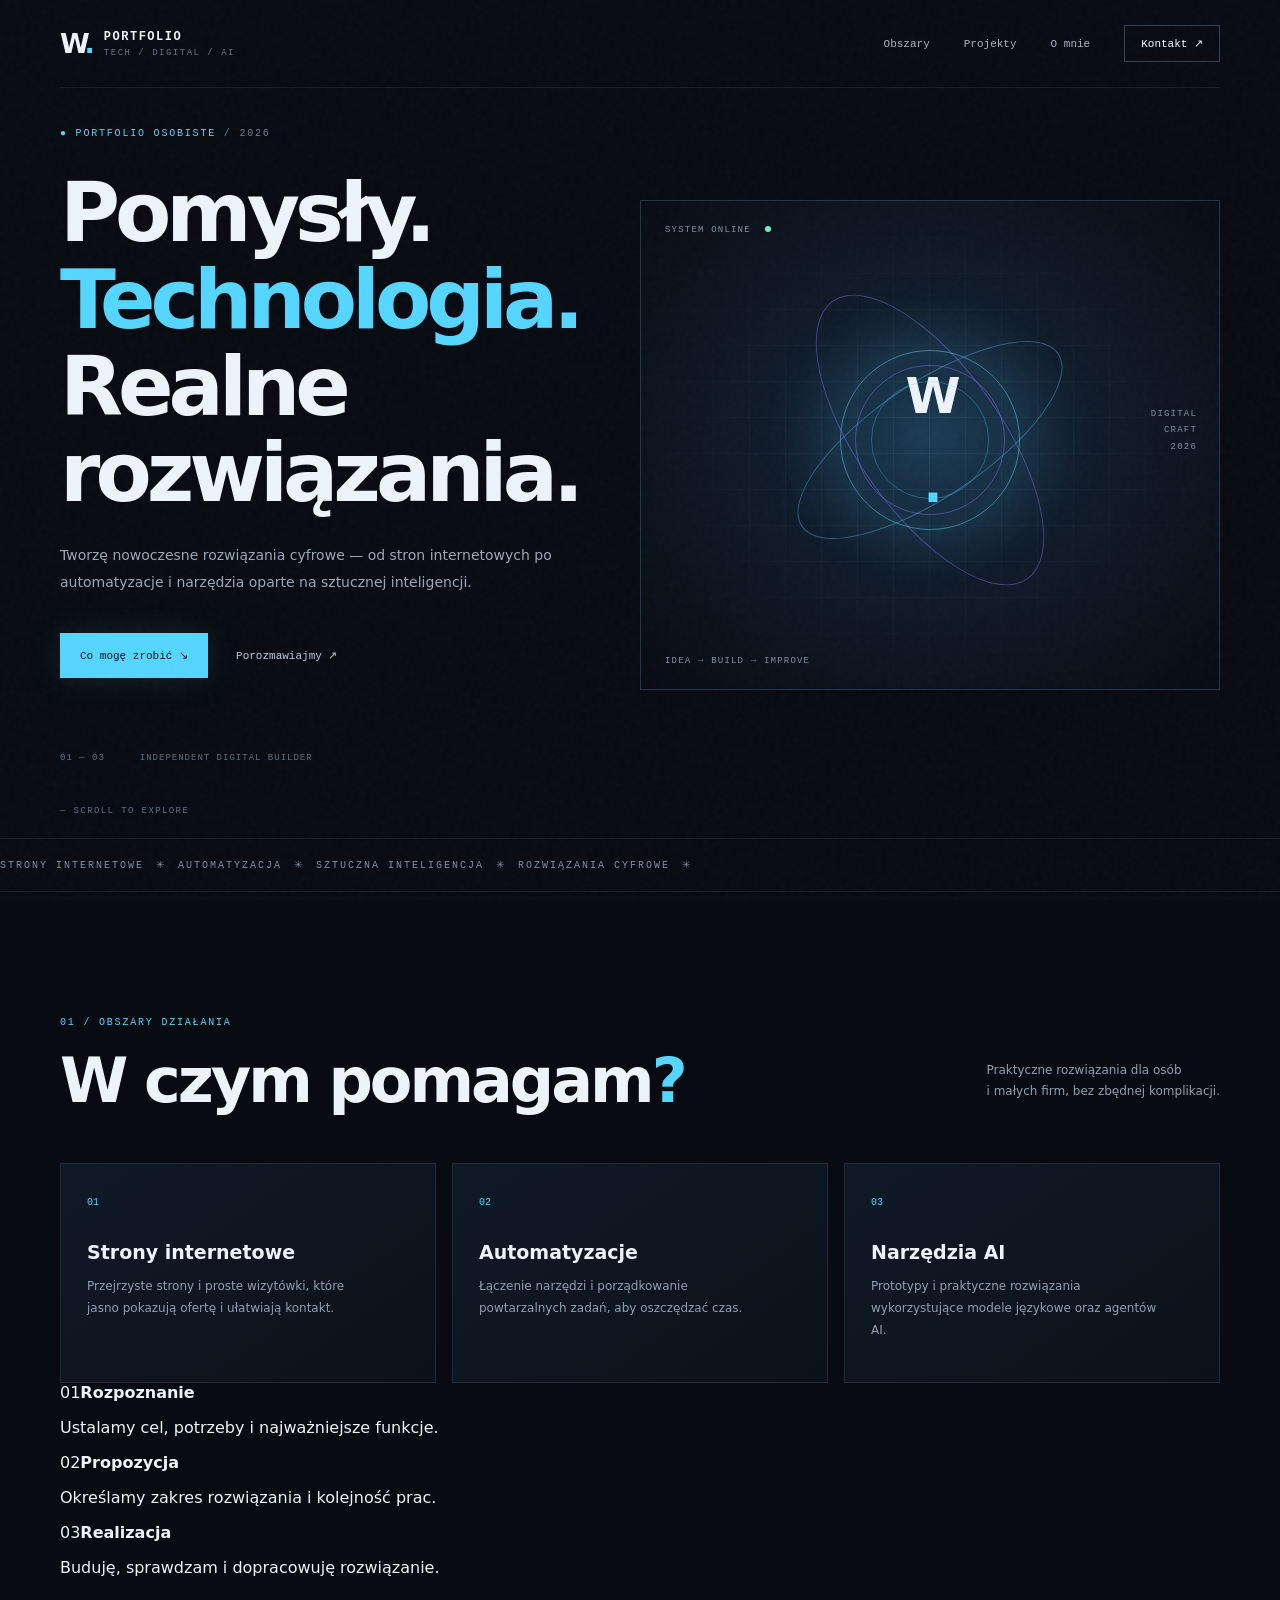
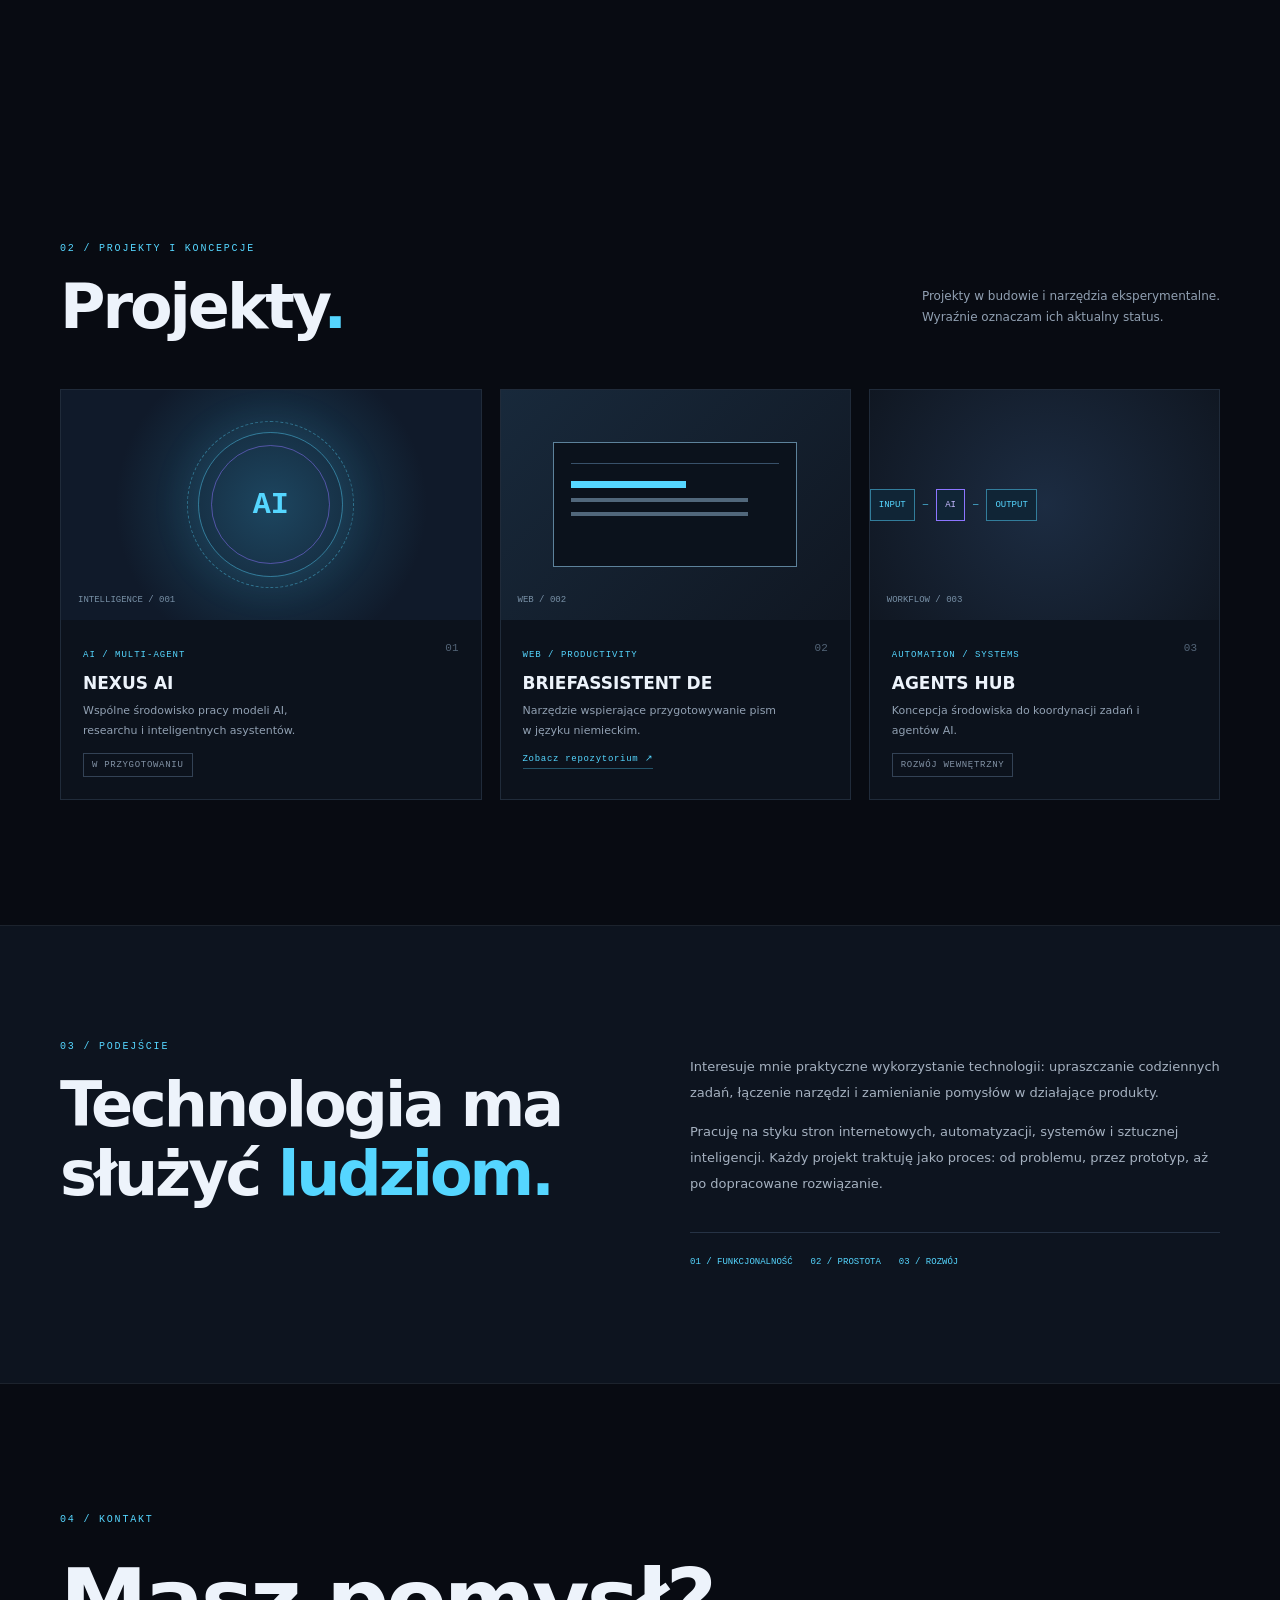
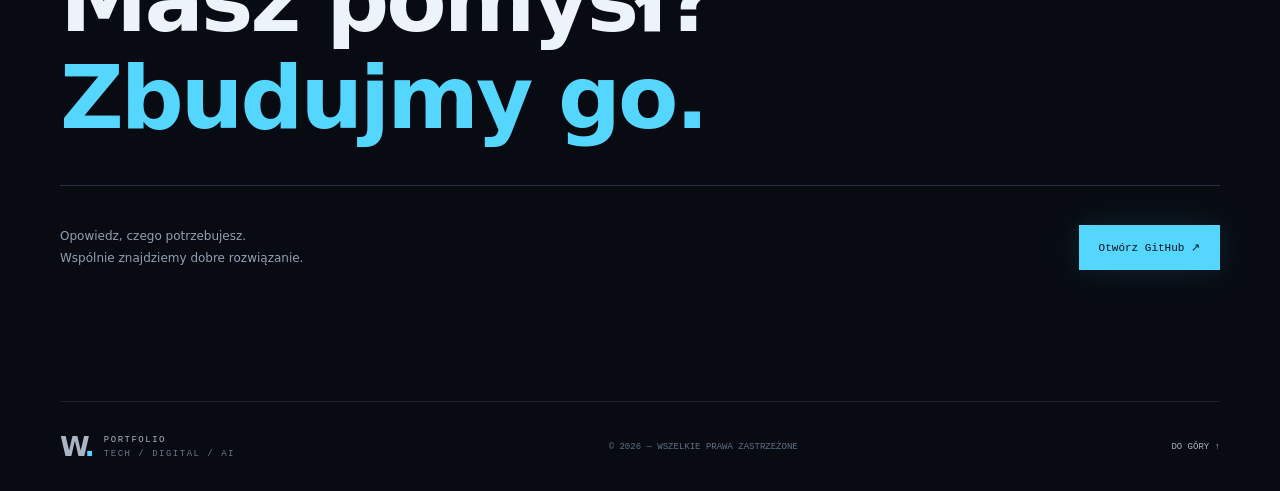
==== commit 314d1943: "Add clear three-step collaboration flow" ====
--- a/index.html
+++ b/index.html
@@ -1 +1 @@
-<!doctype html><html lang="pl"><head><meta charset="utf-8"><meta name="viewport" content="width=device-width,initial-scale=1"><meta name="theme-color" content="#080b12"><meta name="description" content="Portfolio projektów z obszaru sztucznej inteligencji, automatyzacji i rozwiązań cyfrowych. Zobacz NEXUS AI, BriefAssistent DE i Agents Hub."><title>Portfolio | Technologie i AI</title><link rel="icon" type="image/svg+xml" href="favicon.svg"><meta property="og:locale" content="pl_PL"><meta name="twitter:card" content="summary"><meta property="og:type" content="website"><meta property="og:title" content="Portfolio | Technologie i AI"><meta property="og:description" content="Projekty cyfrowe, automatyzacja i sztuczna inteligencja."><link rel="stylesheet" href="styles.css"></head><body><a class="skip-link" href="#main-content">Przejdź do treści</a><div class="noise"></div><header class="top wrap"><a class="brand" href="#start"><b>W<span>.</span></b><span>PORTFOLIO<small>TECH / DIGITAL / AI</small></span></a><nav aria-label="Nawigacja główna"><a href="#uslugi">Obszary</a><a href="#projekty">Projekty</a><a href="#o-mnie">O mnie</a><a class="navcta" href="#kontakt">Kontakt ↗</a></nav></header><main id="main-content"><section class="hero wrap" id="start"><div><div class="eyebrow">● PORTFOLIO OSOBISTE <span>/ 2026</span></div><h1>Pomysły.<br><em>Technologia.</em><br>Realne rozwiązania.</h1><p class="lead">Tworzę nowoczesne rozwiązania cyfrowe — od stron internetowych po automatyzacje i narzędzia oparte na sztucznej inteligencji.</p><div class="actions"><a class="btn" href="#uslugi">Co mogę zrobić ↘</a><a class="plain" href="#kontakt">Porozmawiajmy ↗</a></div><div class="meta">01 — 03 <span>INDEPENDENT DIGITAL BUILDER</span></div></div><div class="visual"><div class="grid"></div><div class="orbit o1"></div><div class="orbit o2"></div><div class="core">W<span>.</span></div><label>SYSTEM ONLINE <i></i></label><small>IDEA → BUILD → IMPROVE</small><aside>DIGITAL<br>CRAFT<br>2026</aside></div><div class="scroll">— SCROLL TO EXPLORE</div></section><div class="ticker">STRONY INTERNETOWE　✳　AUTOMATYZACJA　✳　SZTUCZNA INTELIGENCJA　✳　ROZWIĄZANIA CYFROWE　✳　</div><section class="section wrap services" id="uslugi"><div class="head"><div><div class="eyebrow">01 / OBSZARY DZIAŁANIA</div><h2>W czym pomagam<span>?</span></h2></div><p>Praktyczne rozwiązania dla osób<br>i małych firm, bez zbędnej komplikacji.</p></div><div class="service-grid"><article><span>01</span><h3>Strony internetowe</h3><p>Przejrzyste strony i proste wizytówki, które jasno pokazują ofertę i ułatwiają kontakt.</p></article><article><span>02</span><h3>Automatyzacje</h3><p>Łączenie narzędzi i porządkowanie powtarzalnych zadań, aby oszczędzać czas.</p></article><article><span>03</span><h3>Narzędzia AI</h3><p>Prototypy i praktyczne rozwiązania wykorzystujące modele językowe oraz agentów AI.</p></article></div></section><section class="section wrap" id="projekty"><div class="head"><div><div class="eyebrow">02 / PROJEKTY I KONCEPCJE</div><h2>Projekty<span>.</span></h2></div><p>Projekty w budowie i narzędzia eksperymentalne.<br>Wyraźnie oznaczam ich aktualny status.</p></div><div class="cards"><article><div class="art ai"><div class="rings">AI</div><small>INTELLIGENCE / 001</small></div><div class="info"><div><label>AI / MULTI-AGENT</label><h3>NEXUS AI</h3><p>Wspólne środowisko pracy modeli AI, researchu i inteligentnych asystentów.</p><span class="project-status">W PRZYGOTOWANIU</span></div><b>01</b></div></article><article><div class="art web"><div class="browser"><hr><strong></strong><i></i><i></i></div><small>WEB / 002</small></div><div class="info"><div><label>WEB / PRODUCTIVITY</label><h3>BRIEFASSISTENT DE</h3><p>Narzędzie wspierające przygotowywanie pism w języku niemieckim.</p><a class="project-link" href="https://github.com/easypeasygmail-pr/brief" target="_blank" rel="noopener noreferrer">Zobacz repozytorium ↗</a></div><b>02</b></div></article><article><div class="art flow"><div>INPUT</div>—<div>AI</div>—<div>OUTPUT</div><small>WORKFLOW / 003</small></div><div class="info"><div><label>AUTOMATION / SYSTEMS</label><h3>AGENTS HUB</h3><p>Koncepcja środowiska do koordynacji zadań i agentów AI.</p><span class="project-status">ROZWÓJ WEWNĘTRZNY</span></div><b>03</b></div></article></div></section><section class="about" id="o-mnie"><div class="wrap aboutgrid"><div><div class="eyebrow">03 / PODEJŚCIE</div><h2>Technologia ma<br>służyć <em>ludziom.</em></h2></div><div><p>Interesuje mnie praktyczne wykorzystanie technologii: upraszczanie codziennych zadań, łączenie narzędzi i zamienianie pomysłów w działające produkty.</p><p>Pracuję na styku stron internetowych, automatyzacji, systemów i sztucznej inteligencji. Każdy projekt traktuję jako proces: od problemu, przez prototyp, aż po dopracowane rozwiązanie.</p><div class="principles">01 / FUNKCJONALNOŚĆ　　02 / PROSTOTA　　03 / ROZWÓJ</div></div></div></section><section class="contact wrap" id="kontakt"><div class="eyebrow">04 / KONTAKT</div><h2>Masz pomysł?<br><em>Zbudujmy go.</em></h2><div class="contactrow"><p>Opowiedz, czego potrzebujesz.<br>Wspólnie znajdziemy dobre rozwiązanie.</p><a class="btn" href="https://github.com/easypeasygmail-pr" target="_blank" rel="noopener noreferrer">Otwórz GitHub ↗</a></div></section></main><footer class="footer wrap"><a class="brand" href="#start"><b>W<span>.</span></b><span>PORTFOLIO<small>TECH / DIGITAL / AI</small></span></a><span>© <i id="year"></i> — WSZELKIE PRAWA ZASTRZEŻONE</span><a href="#start">DO GÓRY ↑</a></footer><script src="script.js"></script></body></html>+<!doctype html><html lang="pl"><head><meta charset="utf-8"><meta name="viewport" content="width=device-width,initial-scale=1"><meta name="theme-color" content="#080b12"><meta name="description" content="Portfolio projektów z obszaru sztucznej inteligencji, automatyzacji i rozwiązań cyfrowych. Zobacz NEXUS AI, BriefAssistent DE i Agents Hub."><title>Portfolio | Technologie i AI</title><link rel="icon" type="image/svg+xml" href="favicon.svg"><meta property="og:locale" content="pl_PL"><meta name="twitter:card" content="summary"><meta property="og:type" content="website"><meta property="og:title" content="Portfolio | Technologie i AI"><meta property="og:description" content="Projekty cyfrowe, automatyzacja i sztuczna inteligencja."><link rel="stylesheet" href="styles.css"></head><body><a class="skip-link" href="#main-content">Przejdź do treści</a><div class="noise"></div><header class="top wrap"><a class="brand" href="#start"><b>W<span>.</span></b><span>PORTFOLIO<small>TECH / DIGITAL / AI</small></span></a><nav aria-label="Nawigacja główna"><a href="#uslugi">Obszary</a><a href="#projekty">Projekty</a><a href="#o-mnie">O mnie</a><a class="navcta" href="#kontakt">Kontakt ↗</a></nav></header><main id="main-content"><section class="hero wrap" id="start"><div><div class="eyebrow">● PORTFOLIO OSOBISTE <span>/ 2026</span></div><h1>Pomysły.<br><em>Technologia.</em><br>Realne rozwiązania.</h1><p class="lead">Tworzę nowoczesne rozwiązania cyfrowe — od stron internetowych po automatyzacje i narzędzia oparte na sztucznej inteligencji.</p><div class="actions"><a class="btn" href="#uslugi">Co mogę zrobić ↘</a><a class="plain" href="#kontakt">Porozmawiajmy ↗</a></div><div class="meta">01 — 03 <span>INDEPENDENT DIGITAL BUILDER</span></div></div><div class="visual"><div class="grid"></div><div class="orbit o1"></div><div class="orbit o2"></div><div class="core">W<span>.</span></div><label>SYSTEM ONLINE <i></i></label><small>IDEA → BUILD → IMPROVE</small><aside>DIGITAL<br>CRAFT<br>2026</aside></div><div class="scroll">— SCROLL TO EXPLORE</div></section><div class="ticker">STRONY INTERNETOWE　✳　AUTOMATYZACJA　✳　SZTUCZNA INTELIGENCJA　✳　ROZWIĄZANIA CYFROWE　✳　</div><section class="section wrap services" id="uslugi"><div class="head"><div><div class="eyebrow">01 / OBSZARY DZIAŁANIA</div><h2>W czym pomagam<span>?</span></h2></div><p>Praktyczne rozwiązania dla osób<br>i małych firm, bez zbędnej komplikacji.</p></div><div class="service-grid"><article><span>01</span><h3>Strony internetowe</h3><p>Przejrzyste strony i proste wizytówki, które jasno pokazują ofertę i ułatwiają kontakt.</p></article><article><span>02</span><h3>Automatyzacje</h3><p>Łączenie narzędzi i porządkowanie powtarzalnych zadań, aby oszczędzać czas.</p></article><article><span>03</span><h3>Narzędzia AI</h3><p>Prototypy i praktyczne rozwiązania wykorzystujące modele językowe oraz agentów AI.</p></article></div><div class="workflow" aria-label="Etapy współpracy"><div><span>01</span><strong>Rozpoznanie</strong><p>Ustalamy cel, potrzeby i najważniejsze funkcje.</p></div><div><span>02</span><strong>Propozycja</strong><p>Określamy zakres rozwiązania i kolejność prac.</p></div><div><span>03</span><strong>Realizacja</strong><p>Buduję, sprawdzam i dopracowuję rozwiązanie.</p></div></div></section><section class="section wrap" id="projekty"><div class="head"><div><div class="eyebrow">02 / PROJEKTY I KONCEPCJE</div><h2>Projekty<span>.</span></h2></div><p>Projekty w budowie i narzędzia eksperymentalne.<br>Wyraźnie oznaczam ich aktualny status.</p></div><div class="cards"><article><div class="art ai"><div class="rings">AI</div><small>INTELLIGENCE / 001</small></div><div class="info"><div><label>AI / MULTI-AGENT</label><h3>NEXUS AI</h3><p>Wspólne środowisko pracy modeli AI, researchu i inteligentnych asystentów.</p><span class="project-status">W PRZYGOTOWANIU</span></div><b>01</b></div></article><article><div class="art web"><div class="browser"><hr><strong></strong><i></i><i></i></div><small>WEB / 002</small></div><div class="info"><div><label>WEB / PRODUCTIVITY</label><h3>BRIEFASSISTENT DE</h3><p>Narzędzie wspierające przygotowywanie pism w języku niemieckim.</p><a class="project-link" href="https://github.com/easypeasygmail-pr/brief" target="_blank" rel="noopener noreferrer">Zobacz repozytorium ↗</a></div><b>02</b></div></article><article><div class="art flow"><div>INPUT</div>—<div>AI</div>—<div>OUTPUT</div><small>WORKFLOW / 003</small></div><div class="info"><div><label>AUTOMATION / SYSTEMS</label><h3>AGENTS HUB</h3><p>Koncepcja środowiska do koordynacji zadań i agentów AI.</p><span class="project-status">ROZWÓJ WEWNĘTRZNY</span></div><b>03</b></div></article></div></section><section class="about" id="o-mnie"><div class="wrap aboutgrid"><div><div class="eyebrow">03 / PODEJŚCIE</div><h2>Technologia ma<br>służyć <em>ludziom.</em></h2></div><div><p>Interesuje mnie praktyczne wykorzystanie technologii: upraszczanie codziennych zadań, łączenie narzędzi i zamienianie pomysłów w działające produkty.</p><p>Pracuję na styku stron internetowych, automatyzacji, systemów i sztucznej inteligencji. Każdy projekt traktuję jako proces: od problemu, przez prototyp, aż po dopracowane rozwiązanie.</p><div class="principles">01 / FUNKCJONALNOŚĆ　　02 / PROSTOTA　　03 / ROZWÓJ</div></div></div></section><section class="contact wrap" id="kontakt"><div class="eyebrow">04 / KONTAKT</div><h2>Masz pomysł?<br><em>Zbudujmy go.</em></h2><div class="contactrow"><p>Opowiedz, czego potrzebujesz.<br>Wspólnie znajdziemy dobre rozwiązanie.</p><a class="btn" href="https://github.com/easypeasygmail-pr" target="_blank" rel="noopener noreferrer">Otwórz GitHub ↗</a></div></section></main><footer class="footer wrap"><a class="brand" href="#start"><b>W<span>.</span></b><span>PORTFOLIO<small>TECH / DIGITAL / AI</small></span></a><span>© <i id="year"></i> — WSZELKIE PRAWA ZASTRZEŻONE</span><a href="#start">DO GÓRY ↑</a></footer><script src="script.js"></script></body></html>
--- a/styles.css
+++ b/styles.css
@@ -1,4 +1,4 @@
-:root{--bg:#080b12;--panel:#101722;--line:#202b3a;--text:#edf3fb;--muted:#91a0b2;--blue:#55d6ff;--violet:#8c75ff;--mono:"DM Mono",monospace;--sans:"Manrope",sans-serif}*{box-sizing:border-box}html{scroll-behavior:smooth}body{margin:0;background:var(--bg);color:var(--text);font-family:var(--sans)}.noise{position:fixed;inset:0;pointer-events:none;opacity:.025;z-index:5;background-image:url("data:image/svg+xml,%3Csvg xmlns='http://www.w3.org/2000/svg' viewBox='0 0 180 180'%3E%3Cfilter id='n'%3E%3CfeTurbulence type='fractalNoise' baseFrequency='.9' numOctaves='3'/%3E%3C/filter%3E%3Crect width='100%25' height='100%25' filter='url(%23n)'/%3E%3C/svg%3E")}.wrap{width:min(1160px,calc(100% - 64px));margin:auto}.top{height:88px;display:flex;align-items:center;justify-content:space-between;border-bottom:1px solid #ffffff15}.brand{display:flex;align-items:center;gap:12px;color:var(--text);text-decoration:none;font:700 12px var(--mono);letter-spacing:1.5px}.brand b{font:800 27px var(--sans);letter-spacing:-3px}.brand b span,.core span{color:var(--blue)}.brand small{display:block;color:#687789;font:9px var(--mono);margin-top:4px}.top nav{display:flex;gap:34px;align-items:center}.top nav a,.footer>a{color:#aab5c4;text-decoration:none;font:11px var(--mono)}.top nav a:hover,.footer>a:hover{color:var(--blue)}.top nav .navcta{border:1px solid #334154;padding:11px 16px;color:white}.hero{min-height:690px;display:grid;grid-template-columns:1fr 1fr;align-items:center;position:relative;padding-top:40px;padding-bottom:75px}.eyebrow{font:10px var(--mono);letter-spacing:1.8px;color:var(--blue)}.eyebrow span{color:#718095}h1{font-size:clamp(48px,6.4vw,82px);line-height:1.06;letter-spacing:-5px;margin:31px 0 25px}h1 em,h2 em{font-style:normal;color:var(--blue)}.lead{max-width:500px;color:#9aa8b9;line-height:1.9;font-size:14px}.actions{display:flex;align-items:center;gap:28px;margin-top:37px}.btn{display:inline-block;background:var(--blue);color:#071019;text-decoration:none;padding:16px 20px;font:11px var(--mono);box-shadow:0 0 35px #55d6ff20}.btn:hover{background:#a1eaff}.plain{color:#c2ccda;text-decoration:none;font:11px var(--mono)}.meta{display:flex;gap:35px;margin-top:75px;color:#617084;font:9px var(--mono);letter-spacing:1px}.visual{height:490px;position:relative;overflow:hidden;background:radial-gradient(ellipse at 50% 48%,#1c3c55,#101b2a 40%,#080b12 100%);border:1px solid #263548}.grid{position:absolute;inset:0;background-image:linear-gradient(#8cb9d014 1px,transparent 1px),linear-gradient(90deg,#8cb9d014 1px,transparent 1px);background-size:36px 36px;mask-image:radial-gradient(ellipse,#000,transparent 78%)}.core{position:absolute;left:50%;top:49%;transform:translate(-50%,-50%);width:180px;height:180px;border:1px solid #64dfff80;border-radius:50%;display:grid;place-items:center;font-size:50px;font-weight:800;letter-spacing:-6px;box-shadow:0 0 70px #55d6ff20,inset 0 0 45px #55d6ff18}.core:before,.core:after{content:"";position:absolute;inset:14px;border:1px solid #8c75ff70;border-radius:50%}.core:after{inset:30px;border-color:#55d6ff50}.orbit{position:absolute;left:50%;top:49%;border:1px solid #55d6ff60;border-radius:50%;width:310px;height:115px;transform:translate(-50%,-50%) rotate(-34deg)}.o2{width:340px;height:145px;transform:translate(-50%,-50%) rotate(55deg);border-color:#8c75ff70}.visual label,.visual>small,.visual aside{position:absolute;font:9px var(--mono);letter-spacing:1.2px;color:#8192a6}.visual label{top:24px;left:24px}.visual label i{display:inline-block;background:#6df4bb;width:6px;height:6px;border-radius:50%;margin-left:8px}.visual>small{bottom:23px;left:24px}.visual aside{right:22px;top:42%;line-height:1.8;text-align:right}.scroll{position:absolute;bottom:22px;color:#617084;font:9px var(--mono);letter-spacing:1.4px}.ticker{border-block:1px solid #ffffff15;padding:19px 0;overflow:hidden;white-space:nowrap;color:#8190a3;font:10px var(--mono);letter-spacing:2px}.section{padding-top:125px;padding-bottom:125px}.head{display:flex;justify-content:space-between;align-items:end;margin-bottom:48px}h2{font-size:clamp(42px,5vw,62px);letter-spacing:-3px;line-height:1.1;margin:19px 0 0}.head h2 span{color:var(--blue)}.head p{color:var(--muted);font-size:12px;line-height:1.8}.cards{display:grid;grid-template-columns:1.2fr 1fr 1fr;gap:18px}.cards article{border:1px solid var(--line);background:#0c121c;transition:.25s}.cards article:hover{border-color:#4c9bb7;transform:translateY(-5px)}.art{height:230px;position:relative;display:grid;place-items:center;overflow:hidden;background:#101c2b}.art small{position:absolute;left:17px;bottom:15px;color:#7890a6;font:9px var(--mono)}.ai{background:radial-gradient(circle,#1d4660,#101a2a 65%)}.rings{width:145px;height:145px;border:1px solid #55d6ff75;border-radius:50%;display:grid;place-items:center;position:relative;font:700 30px var(--mono);color:var(--blue);box-shadow:0 0 50px #55d6ff20}.rings:before,.rings:after{content:"";position:absolute;inset:12px;border:1px solid #8c75ff80;border-radius:50%}.rings:after{inset:-12px;border-style:dashed;border-color:#55d6ff60}.web{background:linear-gradient(135deg,#18293b,#101722)}.browser{width:70%;height:125px;border:1px solid #5d829b;background:#0b121c;padding:30px 17px}.browser hr{position:absolute;top:58px;width:60%;border:0;border-top:1px solid #38516a}.browser strong,.browser i{display:block;width:55%;height:7px;background:#55d6ff;margin:0 0 10px}.browser i{width:85%;height:4px;background:#51677b}.flow{display:flex;gap:8px;background:radial-gradient(circle,#1c2c42,#101722);font:9px var(--mono);color:var(--blue)}.flow div{padding:10px 8px;border:1px solid #55d6ff80;background:#102536}.flow div:nth-of-type(2){color:#c5baff;border-color:#8c75ff}.info{padding:22px;display:flex;justify-content:space-between;min-height:160px}.info label{font:9px var(--mono);color:var(--blue);letter-spacing:1px}.info h3{font-size:17px;margin:12px 0 8px}.info p{font-size:11px;line-height:1.8;color:var(--muted);max-width:260px;margin:0}.info>b{font:11px var(--mono);color:#536477}.about{background:#0d141f;border-block:1px solid #ffffff10;padding:115px 0}.aboutgrid{display:grid;grid-template-columns:1fr 1fr;gap:100px}.aboutgrid p{font-size:13px;line-height:2;color:#a5b1c0}.principles{margin-top:35px;padding-top:22px;border-top:1px solid #263345;font:9px var(--mono);color:var(--blue)}.contact{padding-top:130px;padding-bottom:120px}.contact h2{font-size:clamp(54px,7vw,88px);margin-top:28px}.contactrow{display:flex;justify-content:space-between;align-items:center;margin-top:38px;padding-top:28px;border-top:1px solid #273242}.contactrow p{color:var(--muted);font-size:12px;line-height:1.8}.footer{min-height:90px;border-top:1px solid #ffffff15;display:flex;align-items:center;justify-content:space-between}.footer>span{font:9px var(--mono);color:#607084}.footer>span i{font-style:normal}.footer>a{font-size:9px}@media(max-width:800px){.wrap{width:min(100% - 40px,600px)}.top{height:72px}.top nav{gap:15px}.top nav a{font-size:9px}.top nav a:first-child{display:none}.hero{grid-template-columns:1fr;padding-top:70px;gap:40px}.hero h1{font-size:clamp(48px,12vw,72px)}.meta{margin-top:45px}.visual{height:390px}.scroll{display:none}.cards{grid-template-columns:1fr 1fr}.cards article:first-child{grid-column:span 2}.section{padding:85px 0}.aboutgrid{grid-template-columns:1fr;gap:25px}.about{padding:80px 0}.footer{gap:15px;flex-wrap:wrap;padding:22px 0}.footer>span{order:3;width:100%}}@media(max-width:480px){.wrap{width:calc(100% - 36px)}.top nav{gap:12px}.top nav a{font-size:8px}.hero{padding-top:55px}.hero h1{letter-spacing:-3px}.lead{font-size:13px}.actions{gap:17px}.visual{height:320px}.core{width:145px;height:145px}.orbit{width:260px}.o2{width:280px}.cards{grid-template-columns:1fr}.cards article:first-child{grid-column:auto}.art{height:210px}.head{display:block}.head p{margin-top:20px}.contactrow{display:block}.contactrow .btn{margin-top:15px}.contact h2{letter-spacing:-3px}}
+:root{--bg:#080b12;--panel:#101722;--line:#202b3a;--text:#edf3fb;--muted:#91a0b2;--blue:#55d6ff;--violet:#8c75ff;--mono:"SFMono-Regular",Consolas,"Liberation Mono",monospace;--sans:system-ui,-apple-system,"Segoe UI",sans-serif}*{box-sizing:border-box}html{scroll-behavior:smooth}body{margin:0;background:var(--bg);color:var(--text);font-family:var(--sans)}.noise{position:fixed;inset:0;pointer-events:none;opacity:.025;z-index:5;background-image:url("data:image/svg+xml,%3Csvg xmlns='http://www.w3.org/2000/svg' viewBox='0 0 180 180'%3E%3Cfilter id='n'%3E%3CfeTurbulence type='fractalNoise' baseFrequency='.9' numOctaves='3'/%3E%3C/filter%3E%3Crect width='100%25' height='100%25' filter='url(%23n)'/%3E%3C/svg%3E")}.wrap{width:min(1160px,calc(100% - 64px));margin:auto}.top{height:88px;display:flex;align-items:center;justify-content:space-between;border-bottom:1px solid #ffffff15}.brand{display:flex;align-items:center;gap:12px;color:var(--text);text-decoration:none;font:700 12px var(--mono);letter-spacing:1.5px}.brand b{font:800 27px var(--sans);letter-spacing:-3px}.brand b span,.core span{color:var(--blue)}.brand small{display:block;color:#687789;font:9px var(--mono);margin-top:4px}.top nav{display:flex;gap:34px;align-items:center}.top nav a,.footer>a{color:#aab5c4;text-decoration:none;font:11px var(--mono)}.top nav a:hover,.footer>a:hover{color:var(--blue)}.top nav .navcta{border:1px solid #334154;padding:11px 16px;color:white}.hero{min-height:690px;display:grid;grid-template-columns:1fr 1fr;align-items:center;position:relative;padding-top:40px;padding-bottom:75px}.eyebrow{font:10px var(--mono);letter-spacing:1.8px;color:var(--blue)}.eyebrow span{color:#718095}h1{font-size:clamp(48px,6.4vw,82px);line-height:1.06;letter-spacing:-5px;margin:31px 0 25px}h1 em,h2 em{font-style:normal;color:var(--blue)}.lead{max-width:500px;color:#9aa8b9;line-height:1.9;font-size:14px}.actions{display:flex;align-items:center;gap:28px;margin-top:37px}.btn{display:inline-block;background:var(--blue);color:#071019;text-decoration:none;padding:16px 20px;font:11px var(--mono);box-shadow:0 0 35px #55d6ff20}.btn:hover{background:#a1eaff}.plain{color:#c2ccda;text-decoration:none;font:11px var(--mono)}.meta{display:flex;gap:35px;margin-top:75px;color:#617084;font:9px var(--mono);letter-spacing:1px}.visual{height:490px;position:relative;overflow:hidden;background:radial-gradient(ellipse at 50% 48%,#1c3c55,#101b2a 40%,#080b12 100%);border:1px solid #263548}.grid{position:absolute;inset:0;background-image:linear-gradient(#8cb9d014 1px,transparent 1px),linear-gradient(90deg,#8cb9d014 1px,transparent 1px);background-size:36px 36px;mask-image:radial-gradient(ellipse,#000,transparent 78%)}.core{position:absolute;left:50%;top:49%;transform:translate(-50%,-50%);width:180px;height:180px;border:1px solid #64dfff80;border-radius:50%;display:grid;place-items:center;font-size:50px;font-weight:800;letter-spacing:-6px;box-shadow:0 0 70px #55d6ff20,inset 0 0 45px #55d6ff18}.core:before,.core:after{content:"";position:absolute;inset:14px;border:1px solid #8c75ff70;border-radius:50%}.core:after{inset:30px;border-color:#55d6ff50}.orbit{position:absolute;left:50%;top:49%;border:1px solid #55d6ff60;border-radius:50%;width:310px;height:115px;transform:translate(-50%,-50%) rotate(-34deg)}.o2{width:340px;height:145px;transform:translate(-50%,-50%) rotate(55deg);border-color:#8c75ff70}.visual label,.visual>small,.visual aside{position:absolute;font:9px var(--mono);letter-spacing:1.2px;color:#8192a6}.visual label{top:24px;left:24px}.visual label i{display:inline-block;background:#6df4bb;width:6px;height:6px;border-radius:50%;margin-left:8px}.visual>small{bottom:23px;left:24px}.visual aside{right:22px;top:42%;line-height:1.8;text-align:right}.scroll{position:absolute;bottom:22px;color:#617084;font:9px var(--mono);letter-spacing:1.4px}.ticker{border-block:1px solid #ffffff15;padding:19px 0;overflow:hidden;white-space:nowrap;color:#8190a3;font:10px var(--mono);letter-spacing:2px}.section{padding-top:125px;padding-bottom:125px}.head{display:flex;justify-content:space-between;align-items:end;margin-bottom:48px}h2{font-size:clamp(42px,5vw,62px);letter-spacing:-3px;line-height:1.1;margin:19px 0 0}.head h2 span{color:var(--blue)}.head p{color:var(--muted);font-size:12px;line-height:1.8}.cards{display:grid;grid-template-columns:1.2fr 1fr 1fr;gap:18px}.cards article{border:1px solid var(--line);background:#0c121c;transition:.25s}.cards article:hover{border-color:#4c9bb7;transform:translateY(-5px)}.art{height:230px;position:relative;display:grid;place-items:center;overflow:hidden;background:#101c2b}.art small{position:absolute;left:17px;bottom:15px;color:#7890a6;font:9px var(--mono)}.ai{background:radial-gradient(circle,#1d4660,#101a2a 65%)}.rings{width:145px;height:145px;border:1px solid #55d6ff75;border-radius:50%;display:grid;place-items:center;position:relative;font:700 30px var(--mono);color:var(--blue);box-shadow:0 0 50px #55d6ff20}.rings:before,.rings:after{content:"";position:absolute;inset:12px;border:1px solid #8c75ff80;border-radius:50%}.rings:after{inset:-12px;border-style:dashed;border-color:#55d6ff60}.web{background:linear-gradient(135deg,#18293b,#101722)}.browser{width:70%;height:125px;border:1px solid #5d829b;background:#0b121c;padding:30px 17px}.browser hr{position:absolute;top:58px;width:60%;border:0;border-top:1px solid #38516a}.browser strong,.browser i{display:block;width:55%;height:7px;background:#55d6ff;margin:0 0 10px}.browser i{width:85%;height:4px;background:#51677b}.flow{display:flex;gap:8px;background:radial-gradient(circle,#1c2c42,#101722);font:9px var(--mono);color:var(--blue)}.flow div{padding:10px 8px;border:1px solid #55d6ff80;background:#102536}.flow div:nth-of-type(2){color:#c5baff;border-color:#8c75ff}.info{padding:22px;display:flex;justify-content:space-between;min-height:160px}.info label{font:9px var(--mono);color:var(--blue);letter-spacing:1px}.info h3{font-size:17px;margin:12px 0 8px}.info p{font-size:11px;line-height:1.8;color:var(--muted);max-width:260px;margin:0}.info>b{font:11px var(--mono);color:#536477}.about{background:#0d141f;border-block:1px solid #ffffff10;padding:115px 0}.aboutgrid{display:grid;grid-template-columns:1fr 1fr;gap:100px}.aboutgrid p{font-size:13px;line-height:2;color:#a5b1c0}.principles{margin-top:35px;padding-top:22px;border-top:1px solid #263345;font:9px var(--mono);color:var(--blue)}.contact{padding-top:130px;padding-bottom:120px}.contact h2{font-size:clamp(54px,7vw,88px);margin-top:28px}.contactrow{display:flex;justify-content:space-between;align-items:center;margin-top:38px;padding-top:28px;border-top:1px solid #273242}.contactrow p{color:var(--muted);font-size:12px;line-height:1.8}.footer{min-height:90px;border-top:1px solid #ffffff15;display:flex;align-items:center;justify-content:space-between}.footer>span{font:9px var(--mono);color:#607084}.footer>span i{font-style:normal}.footer>a{font-size:9px}@media(max-width:800px){.wrap{width:min(100% - 40px,600px)}.top{height:72px}.top nav{gap:15px}.top nav a{font-size:9px}.top nav a:first-child{display:none}.hero{grid-template-columns:1fr;padding-top:70px;gap:40px}.hero h1{font-size:clamp(48px,12vw,72px)}.meta{margin-top:45px}.visual{height:390px}.scroll{display:none}.cards{grid-template-columns:1fr 1fr}.cards article:first-child{grid-column:span 2}.section{padding:85px 0}.aboutgrid{grid-template-columns:1fr;gap:25px}.about{padding:80px 0}.footer{gap:15px;flex-wrap:wrap;padding:22px 0}.footer>span{order:3;width:100%}}@media(max-width:480px){.wrap{width:calc(100% - 36px)}.top nav{gap:12px}.top nav a{font-size:8px}.hero{padding-top:55px}.hero h1{letter-spacing:-3px}.lead{font-size:13px}.actions{gap:17px}.visual{height:320px}.core{width:145px;height:145px}.orbit{width:260px}.o2{width:280px}.cards{grid-template-columns:1fr}.cards article:first-child{grid-column:auto}.art{height:210px}.head{display:block}.head p{margin-top:20px}.contactrow{display:block}.contactrow .btn{margin-top:15px}.contact h2{letter-spacing:-3px}}
 /* Portfolio finishing touches */
 .project-link,.project-status{display:inline-block;margin-top:13px;font:9px var(--mono);letter-spacing:.7px}.project-link{color:var(--blue);text-decoration:none;border-bottom:1px solid #55d6ff55;padding-bottom:4px}.project-link:hover{color:#b5efff}.project-status{color:#8292a5;border:1px solid #334255;padding:6px 8px}.btn{transition:background .2s ease,transform .2s ease}.btn:hover{transform:translateY(-2px)}:focus-visible{outline:2px solid var(--blue);outline-offset:4px}@media(prefers-reduced-motion:reduce){html{scroll-behavior:auto}*,*::before,*::after{animation-duration:.01ms!important;animation-iteration-count:1!important;transition-duration:.01ms!important}}
 
@@ -7,3 +7,6 @@
 
 /* Navigation and accessibility refinements */
 html{scroll-padding-top:24px}section[id],main[id]{scroll-margin-top:20px}.skip-link{position:absolute;left:16px;top:-60px;z-index:20;padding:12px 16px;background:var(--blue);color:#071019;font:12px var(--mono);text-decoration:none}.skip-link:focus{top:12px}@media(max-width:800px){.top nav a:first-child{display:inline-block}}
+
+/* Clear service overview */
+.service-grid{display:grid;grid-template-columns:repeat(3,minmax(0,1fr));gap:16px}.service-grid article{min-height:220px;padding:26px;border:1px solid var(--line);background:linear-gradient(145deg,#101a27,#0b111a)}.service-grid article>span{font:10px var(--mono);color:var(--blue)}.service-grid h3{font-size:19px;margin:32px 0 12px}.service-grid p{font-size:12px;line-height:1.85;color:var(--muted);max-width:290px;margin:0}.service-grid article:hover{border-color:#4c9bb7}@media(max-width:800px){.service-grid{grid-template-columns:1fr 1fr}.service-grid article:last-child{grid-column:span 2}}@media(max-width:480px){.service-grid{grid-template-columns:1fr}.service-grid article:last-child{grid-column:auto}.service-grid article{min-height:185px}}
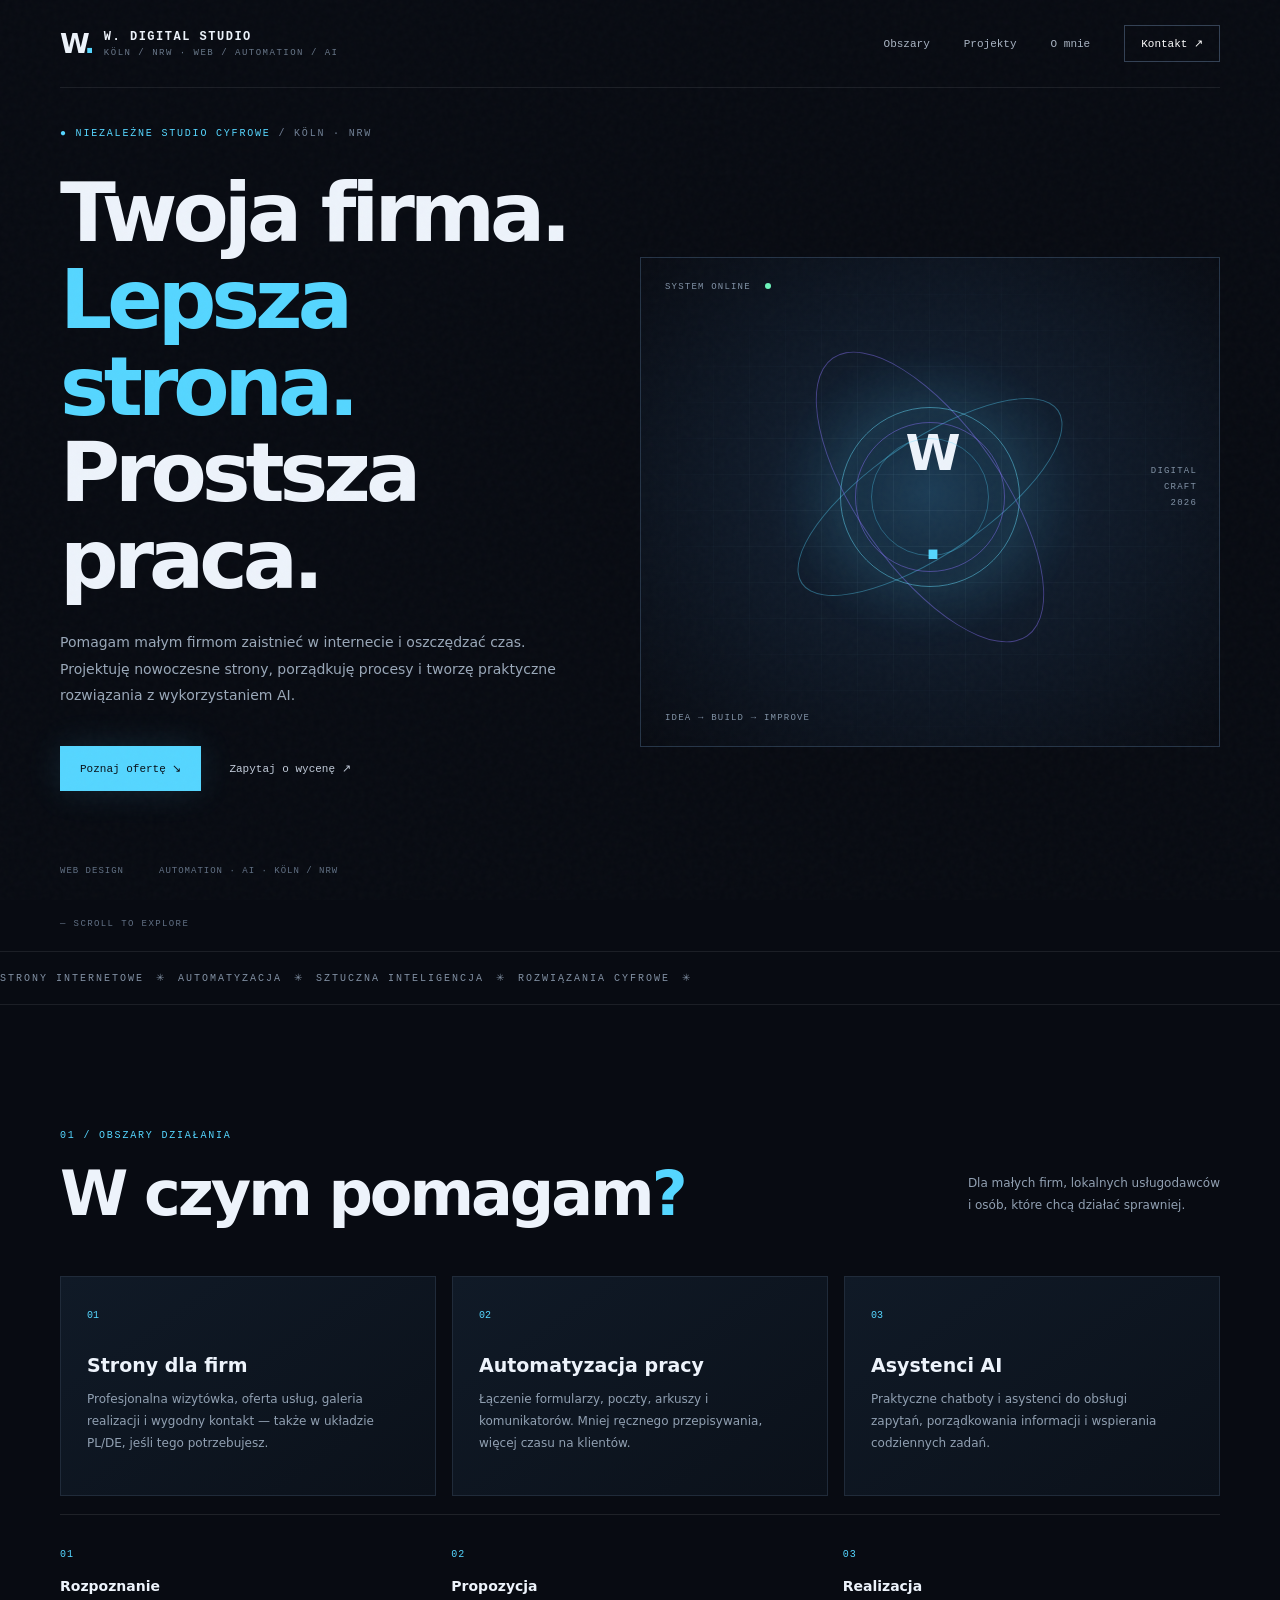
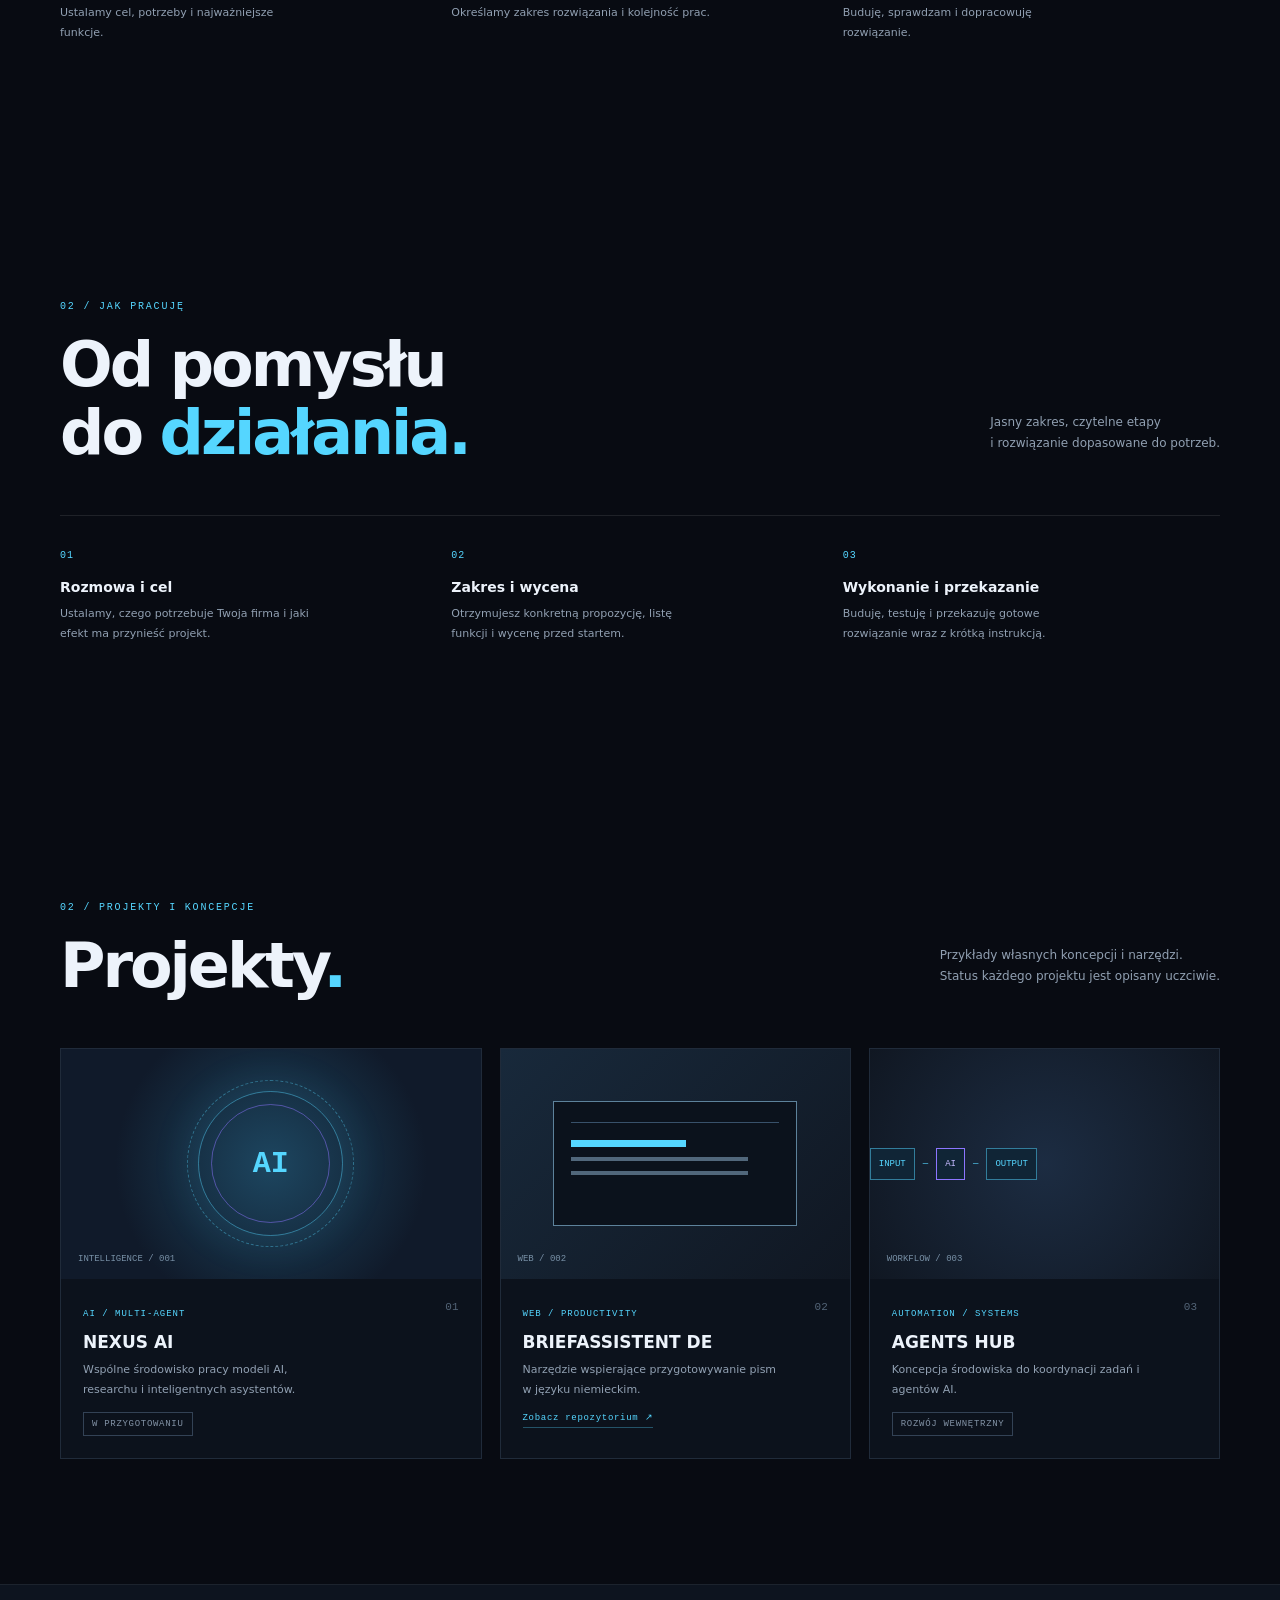
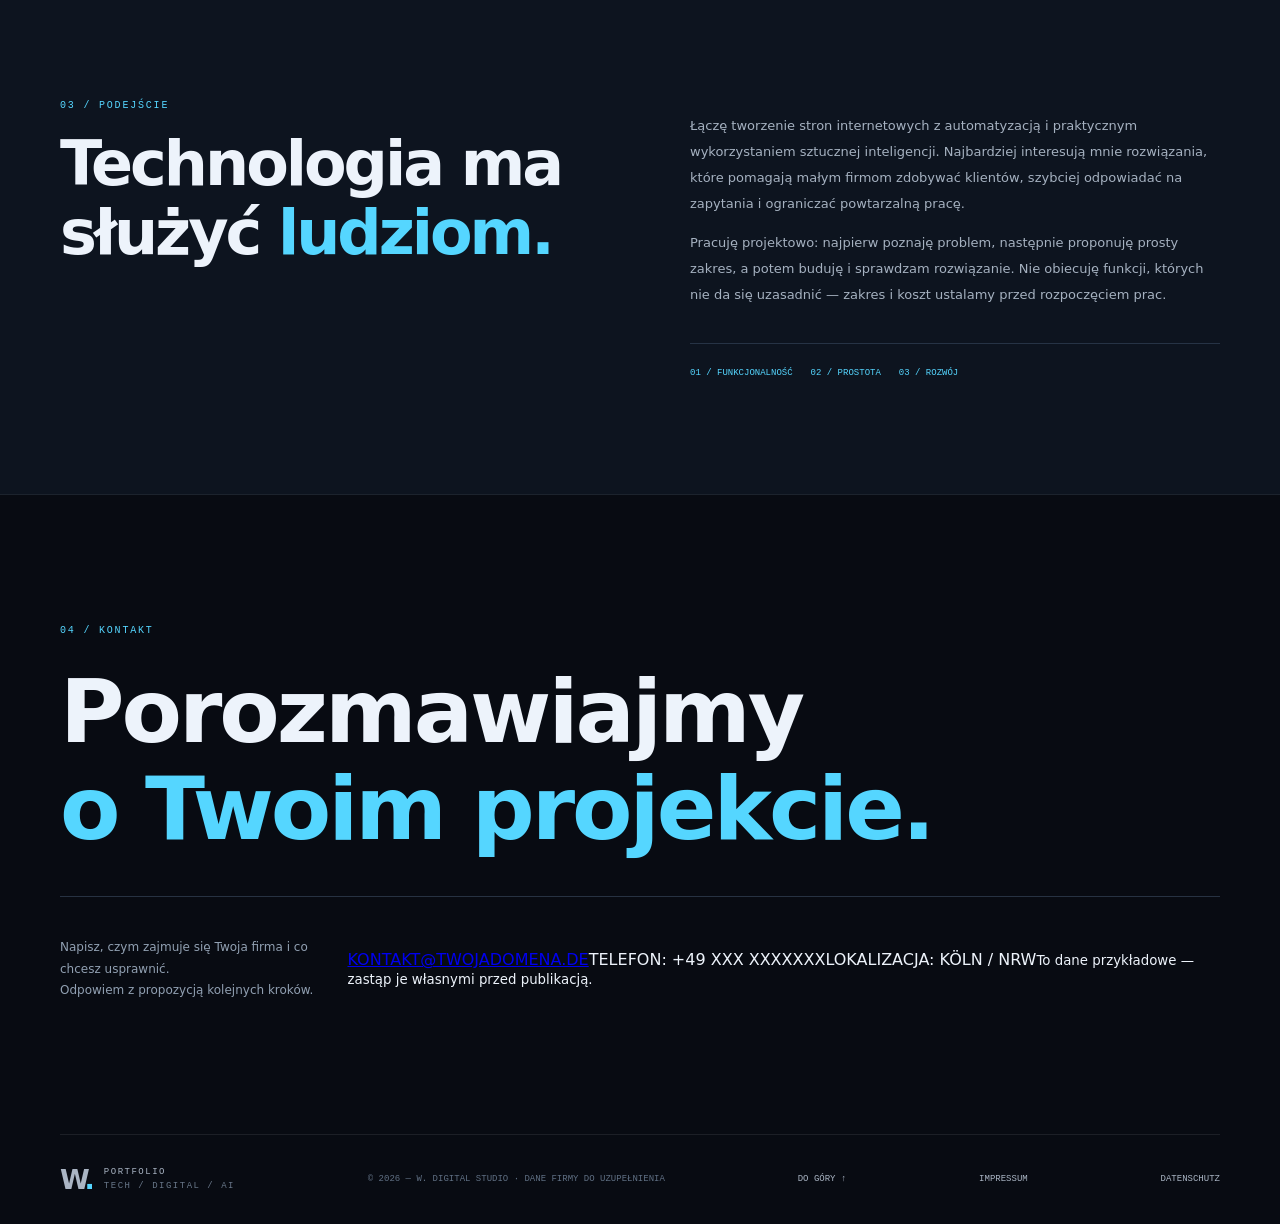
==== commit 2779e1f2: "Tailor portfolio example to independent digital services in NRW" ====
--- a/index.html
+++ b/index.html
@@ -1 +1 @@
-<!doctype html><html lang="pl"><head><meta charset="utf-8"><meta name="viewport" content="width=device-width,initial-scale=1"><meta name="theme-color" content="#080b12"><meta name="description" content="Portfolio projektów z obszaru sztucznej inteligencji, automatyzacji i rozwiązań cyfrowych. Zobacz NEXUS AI, BriefAssistent DE i Agents Hub."><title>Portfolio | Technologie i AI</title><link rel="icon" type="image/svg+xml" href="favicon.svg"><meta property="og:locale" content="pl_PL"><meta name="twitter:card" content="summary"><meta property="og:type" content="website"><meta property="og:title" content="Portfolio | Technologie i AI"><meta property="og:description" content="Projekty cyfrowe, automatyzacja i sztuczna inteligencja."><link rel="stylesheet" href="styles.css"></head><body><a class="skip-link" href="#main-content">Przejdź do treści</a><div class="noise"></div><header class="top wrap"><a class="brand" href="#start"><b>W<span>.</span></b><span>PORTFOLIO<small>TECH / DIGITAL / AI</small></span></a><nav aria-label="Nawigacja główna"><a href="#uslugi">Obszary</a><a href="#projekty">Projekty</a><a href="#o-mnie">O mnie</a><a class="navcta" href="#kontakt">Kontakt ↗</a></nav></header><main id="main-content"><section class="hero wrap" id="start"><div><div class="eyebrow">● PORTFOLIO OSOBISTE <span>/ 2026</span></div><h1>Pomysły.<br><em>Technologia.</em><br>Realne rozwiązania.</h1><p class="lead">Tworzę nowoczesne rozwiązania cyfrowe — od stron internetowych po automatyzacje i narzędzia oparte na sztucznej inteligencji.</p><div class="actions"><a class="btn" href="#uslugi">Co mogę zrobić ↘</a><a class="plain" href="#kontakt">Porozmawiajmy ↗</a></div><div class="meta">01 — 03 <span>INDEPENDENT DIGITAL BUILDER</span></div></div><div class="visual"><div class="grid"></div><div class="orbit o1"></div><div class="orbit o2"></div><div class="core">W<span>.</span></div><label>SYSTEM ONLINE <i></i></label><small>IDEA → BUILD → IMPROVE</small><aside>DIGITAL<br>CRAFT<br>2026</aside></div><div class="scroll">— SCROLL TO EXPLORE</div></section><div class="ticker">STRONY INTERNETOWE　✳　AUTOMATYZACJA　✳　SZTUCZNA INTELIGENCJA　✳　ROZWIĄZANIA CYFROWE　✳　</div><section class="section wrap services" id="uslugi"><div class="head"><div><div class="eyebrow">01 / OBSZARY DZIAŁANIA</div><h2>W czym pomagam<span>?</span></h2></div><p>Praktyczne rozwiązania dla osób<br>i małych firm, bez zbędnej komplikacji.</p></div><div class="service-grid"><article><span>01</span><h3>Strony internetowe</h3><p>Przejrzyste strony i proste wizytówki, które jasno pokazują ofertę i ułatwiają kontakt.</p></article><article><span>02</span><h3>Automatyzacje</h3><p>Łączenie narzędzi i porządkowanie powtarzalnych zadań, aby oszczędzać czas.</p></article><article><span>03</span><h3>Narzędzia AI</h3><p>Prototypy i praktyczne rozwiązania wykorzystujące modele językowe oraz agentów AI.</p></article></div><div class="workflow" aria-label="Etapy współpracy"><div><span>01</span><strong>Rozpoznanie</strong><p>Ustalamy cel, potrzeby i najważniejsze funkcje.</p></div><div><span>02</span><strong>Propozycja</strong><p>Określamy zakres rozwiązania i kolejność prac.</p></div><div><span>03</span><strong>Realizacja</strong><p>Buduję, sprawdzam i dopracowuję rozwiązanie.</p></div></div></section><section class="section wrap" id="projekty"><div class="head"><div><div class="eyebrow">02 / PROJEKTY I KONCEPCJE</div><h2>Projekty<span>.</span></h2></div><p>Projekty w budowie i narzędzia eksperymentalne.<br>Wyraźnie oznaczam ich aktualny status.</p></div><div class="cards"><article><div class="art ai"><div class="rings">AI</div><small>INTELLIGENCE / 001</small></div><div class="info"><div><label>AI / MULTI-AGENT</label><h3>NEXUS AI</h3><p>Wspólne środowisko pracy modeli AI, researchu i inteligentnych asystentów.</p><span class="project-status">W PRZYGOTOWANIU</span></div><b>01</b></div></article><article><div class="art web"><div class="browser"><hr><strong></strong><i></i><i></i></div><small>WEB / 002</small></div><div class="info"><div><label>WEB / PRODUCTIVITY</label><h3>BRIEFASSISTENT DE</h3><p>Narzędzie wspierające przygotowywanie pism w języku niemieckim.</p><a class="project-link" href="https://github.com/easypeasygmail-pr/brief" target="_blank" rel="noopener noreferrer">Zobacz repozytorium ↗</a></div><b>02</b></div></article><article><div class="art flow"><div>INPUT</div>—<div>AI</div>—<div>OUTPUT</div><small>WORKFLOW / 003</small></div><div class="info"><div><label>AUTOMATION / SYSTEMS</label><h3>AGENTS HUB</h3><p>Koncepcja środowiska do koordynacji zadań i agentów AI.</p><span class="project-status">ROZWÓJ WEWNĘTRZNY</span></div><b>03</b></div></article></div></section><section class="about" id="o-mnie"><div class="wrap aboutgrid"><div><div class="eyebrow">03 / PODEJŚCIE</div><h2>Technologia ma<br>służyć <em>ludziom.</em></h2></div><div><p>Interesuje mnie praktyczne wykorzystanie technologii: upraszczanie codziennych zadań, łączenie narzędzi i zamienianie pomysłów w działające produkty.</p><p>Pracuję na styku stron internetowych, automatyzacji, systemów i sztucznej inteligencji. Każdy projekt traktuję jako proces: od problemu, przez prototyp, aż po dopracowane rozwiązanie.</p><div class="principles">01 / FUNKCJONALNOŚĆ　　02 / PROSTOTA　　03 / ROZWÓJ</div></div></div></section><section class="contact wrap" id="kontakt"><div class="eyebrow">04 / KONTAKT</div><h2>Masz pomysł?<br><em>Zbudujmy go.</em></h2><div class="contactrow"><p>Opowiedz, czego potrzebujesz.<br>Wspólnie znajdziemy dobre rozwiązanie.</p><a class="btn" href="https://github.com/easypeasygmail-pr" target="_blank" rel="noopener noreferrer">Otwórz GitHub ↗</a></div></section></main><footer class="footer wrap"><a class="brand" href="#start"><b>W<span>.</span></b><span>PORTFOLIO<small>TECH / DIGITAL / AI</small></span></a><span>© <i id="year"></i> — WSZELKIE PRAWA ZASTRZEŻONE</span><a href="#start">DO GÓRY ↑</a></footer><script src="script.js"></script></body></html>+<!doctype html><html lang="pl"><head><meta charset="utf-8"><meta name="viewport" content="width=device-width,initial-scale=1"><meta name="theme-color" content="#080b12"><meta name="description" content="Przykładowa oferta: nowoczesne strony internetowe, automatyzacje i rozwiązania AI dla małych firm w Kolonii i NRW."><title>W. Digital Studio | Strony, automatyzacje i AI</title><link rel="icon" type="image/svg+xml" href="favicon.svg"><meta property="og:locale" content="pl_PL"><meta name="twitter:card" content="summary"><meta property="og:type" content="website"><meta property="og:title" content="W. Digital Studio | Strony, automatyzacje i AI"><meta property="og:description" content="Przykładowa oferta stron internetowych, automatyzacji i rozwiązań AI dla małych firm w NRW."><link rel="stylesheet" href="styles.css"></head><body><a class="skip-link" href="#main-content">Przejdź do treści</a><div class="noise"></div><header class="top wrap"><a class="brand" href="#start"><b>W<span>.</span></b><span>W. DIGITAL STUDIO<small>KÖLN / NRW · WEB / AUTOMATION / AI</small></span></a><nav aria-label="Nawigacja główna"><a href="#uslugi">Obszary</a><a href="#projekty">Projekty</a><a href="#o-mnie">O mnie</a><a class="navcta" href="#kontakt">Kontakt ↗</a></nav></header><main id="main-content"><section class="hero wrap" id="start"><div><div class="eyebrow">● NIEZALEŻNE STUDIO CYFROWE <span>/ KÖLN · NRW</span></div><h1>Twoja firma.<br><em>Lepsza strona.</em><br>Prostsza praca.</h1><p class="lead">Pomagam małym firmom zaistnieć w internecie i oszczędzać czas. Projektuję nowoczesne strony, porządkuję procesy i tworzę praktyczne rozwiązania z wykorzystaniem AI.</p><div class="actions"><a class="btn" href="#uslugi">Poznaj ofertę ↘</a><a class="plain" href="#kontakt">Zapytaj o wycenę ↗</a></div><div class="meta">WEB DESIGN <span>AUTOMATION · AI · KÖLN / NRW</span></div></div><div class="visual"><div class="grid"></div><div class="orbit o1"></div><div class="orbit o2"></div><div class="core">W<span>.</span></div><label>SYSTEM ONLINE <i></i></label><small>IDEA → BUILD → IMPROVE</small><aside>DIGITAL<br>CRAFT<br>2026</aside></div><div class="scroll">— SCROLL TO EXPLORE</div></section><div class="ticker">STRONY INTERNETOWE　✳　AUTOMATYZACJA　✳　SZTUCZNA INTELIGENCJA　✳　ROZWIĄZANIA CYFROWE　✳　</div><section class="section wrap services" id="uslugi"><div class="head"><div><div class="eyebrow">01 / OBSZARY DZIAŁANIA</div><h2>W czym pomagam<span>?</span></h2></div><p>Dla małych firm, lokalnych usługodawców<br>i osób, które chcą działać sprawniej.</p></div><div class="service-grid"><article><span>01</span><h3>Strony dla firm</h3><p>Profesjonalna wizytówka, oferta usług, galeria realizacji i wygodny kontakt — także w układzie PL/DE, jeśli tego potrzebujesz.</p></article><article><span>02</span><h3>Automatyzacja pracy</h3><p>Łączenie formularzy, poczty, arkuszy i komunikatorów. Mniej ręcznego przepisywania, więcej czasu na klientów.</p></article><article><span>03</span><h3>Asystenci AI</h3><p>Praktyczne chatboty i asystenci do obsługi zapytań, porządkowania informacji i wspierania codziennych zadań.</p></article></div><div class="workflow" aria-label="Etapy współpracy"><div><span>01</span><strong>Rozpoznanie</strong><p>Ustalamy cel, potrzeby i najważniejsze funkcje.</p></div><div><span>02</span><strong>Propozycja</strong><p>Określamy zakres rozwiązania i kolejność prac.</p></div><div><span>03</span><strong>Realizacja</strong><p>Buduję, sprawdzam i dopracowuję rozwiązanie.</p></div></div></section><section class="section wrap" id="wspolpraca"><div class="head"><div><div class="eyebrow">02 / JAK PRACUJĘ</div><h2>Od pomysłu<br>do <em>działania.</em></h2></div><p>Jasny zakres, czytelne etapy<br>i rozwiązanie dopasowane do potrzeb.</p></div><div class="workflow"><div><span>01</span><strong>Rozmowa i cel</strong><p>Ustalamy, czego potrzebuje Twoja firma i jaki efekt ma przynieść projekt.</p></div><div><span>02</span><strong>Zakres i wycena</strong><p>Otrzymujesz konkretną propozycję, listę funkcji i wycenę przed startem.</p></div><div><span>03</span><strong>Wykonanie i przekazanie</strong><p>Buduję, testuję i przekazuję gotowe rozwiązanie wraz z krótką instrukcją.</p></div></div></section><section class="section wrap" id="projekty"><div class="head"><div><div class="eyebrow">02 / PROJEKTY I KONCEPCJE</div><h2>Projekty<span>.</span></h2></div><p>Przykłady własnych koncepcji i narzędzi.<br>Status każdego projektu jest opisany uczciwie.</p></div><div class="cards"><article><div class="art ai"><div class="rings">AI</div><small>INTELLIGENCE / 001</small></div><div class="info"><div><label>AI / MULTI-AGENT</label><h3>NEXUS AI</h3><p>Wspólne środowisko pracy modeli AI, researchu i inteligentnych asystentów.</p><span class="project-status">W PRZYGOTOWANIU</span></div><b>01</b></div></article><article><div class="art web"><div class="browser"><hr><strong></strong><i></i><i></i></div><small>WEB / 002</small></div><div class="info"><div><label>WEB / PRODUCTIVITY</label><h3>BRIEFASSISTENT DE</h3><p>Narzędzie wspierające przygotowywanie pism w języku niemieckim.</p><a class="project-link" href="https://github.com/easypeasygmail-pr/brief" target="_blank" rel="noopener noreferrer">Zobacz repozytorium ↗</a></div><b>02</b></div></article><article><div class="art flow"><div>INPUT</div>—<div>AI</div>—<div>OUTPUT</div><small>WORKFLOW / 003</small></div><div class="info"><div><label>AUTOMATION / SYSTEMS</label><h3>AGENTS HUB</h3><p>Koncepcja środowiska do koordynacji zadań i agentów AI.</p><span class="project-status">ROZWÓJ WEWNĘTRZNY</span></div><b>03</b></div></article></div></section><section class="about" id="o-mnie"><div class="wrap aboutgrid"><div><div class="eyebrow">03 / PODEJŚCIE</div><h2>Technologia ma<br>służyć <em>ludziom.</em></h2></div><div><p>Łączę tworzenie stron internetowych z automatyzacją i praktycznym wykorzystaniem sztucznej inteligencji. Najbardziej interesują mnie rozwiązania, które pomagają małym firmom zdobywać klientów, szybciej odpowiadać na zapytania i ograniczać powtarzalną pracę.</p><p>Pracuję projektowo: najpierw poznaję problem, następnie proponuję prosty zakres, a potem buduję i sprawdzam rozwiązanie. Nie obiecuję funkcji, których nie da się uzasadnić — zakres i koszt ustalamy przed rozpoczęciem prac.</p><div class="principles">01 / FUNKCJONALNOŚĆ　　02 / PROSTOTA　　03 / ROZWÓJ</div></div></div></section><section class="contact wrap" id="kontakt"><div class="eyebrow">04 / KONTAKT</div><h2>Porozmawiajmy<br><em>o Twoim projekcie.</em></h2><div class="contactrow"><p>Napisz, czym zajmuje się Twoja firma i co chcesz usprawnić.<br>Odpowiem z propozycją kolejnych kroków.</p><div class="contact-details"><a href="mailto:KONTAKT@TWOJADOMENA.DE">KONTAKT@TWOJADOMENA.DE</a><span>TELEFON: +49 XXX XXXXXXX</span><span>LOKALIZACJA: KÖLN / NRW</span><small>To dane przykładowe — zastąp je własnymi przed publikacją.</small></div></div></section></main><footer class="footer wrap"><a class="brand" href="#start"><b>W<span>.</span></b><span>PORTFOLIO<small>TECH / DIGITAL / AI</small></span></a><span>© <i id="year"></i> — W. DIGITAL STUDIO · DANE FIRMY DO UZUPEŁNIENIA</span><a href="#start">DO GÓRY ↑</a><a href="impressum.html">IMPRESSUM</a><a href="datenschutz.html">DATENSCHUTZ</a></footer><script src="script.js"></script></body></html>
--- a/styles.css
+++ b/styles.css
@@ -10,3 +10,7 @@
 
 /* Clear service overview */
 .service-grid{display:grid;grid-template-columns:repeat(3,minmax(0,1fr));gap:16px}.service-grid article{min-height:220px;padding:26px;border:1px solid var(--line);background:linear-gradient(145deg,#101a27,#0b111a)}.service-grid article>span{font:10px var(--mono);color:var(--blue)}.service-grid h3{font-size:19px;margin:32px 0 12px}.service-grid p{font-size:12px;line-height:1.85;color:var(--muted);max-width:290px;margin:0}.service-grid article:hover{border-color:#4c9bb7}@media(max-width:800px){.service-grid{grid-template-columns:1fr 1fr}.service-grid article:last-child{grid-column:span 2}}@media(max-width:480px){.service-grid{grid-template-columns:1fr}.service-grid article:last-child{grid-column:auto}.service-grid article{min-height:185px}}
+
+
+/* Transparent, simple collaboration steps */
+.workflow{display:grid;grid-template-columns:repeat(3,minmax(0,1fr));gap:14px;margin-top:18px;padding-top:26px;border-top:1px solid #ffffff18}.workflow>div{position:relative;padding:8px 18px 8px 0}.workflow span{display:block;margin-bottom:18px;color:var(--blue);font:10px var(--mono);letter-spacing:1px}.workflow strong{display:block;font-size:14px;font-weight:600}.workflow p{max-width:260px;margin:9px 0 0;color:var(--muted);font-size:11px;line-height:1.8}@media(max-width:600px){.workflow{grid-template-columns:1fr;gap:8px;margin-top:8px}.workflow>div{display:grid;grid-template-columns:34px 1fr;column-gap:8px;padding:12px 0}.workflow span{grid-row:span 2;margin:2px 0 0}.workflow p{max-width:none;margin-top:5px}}
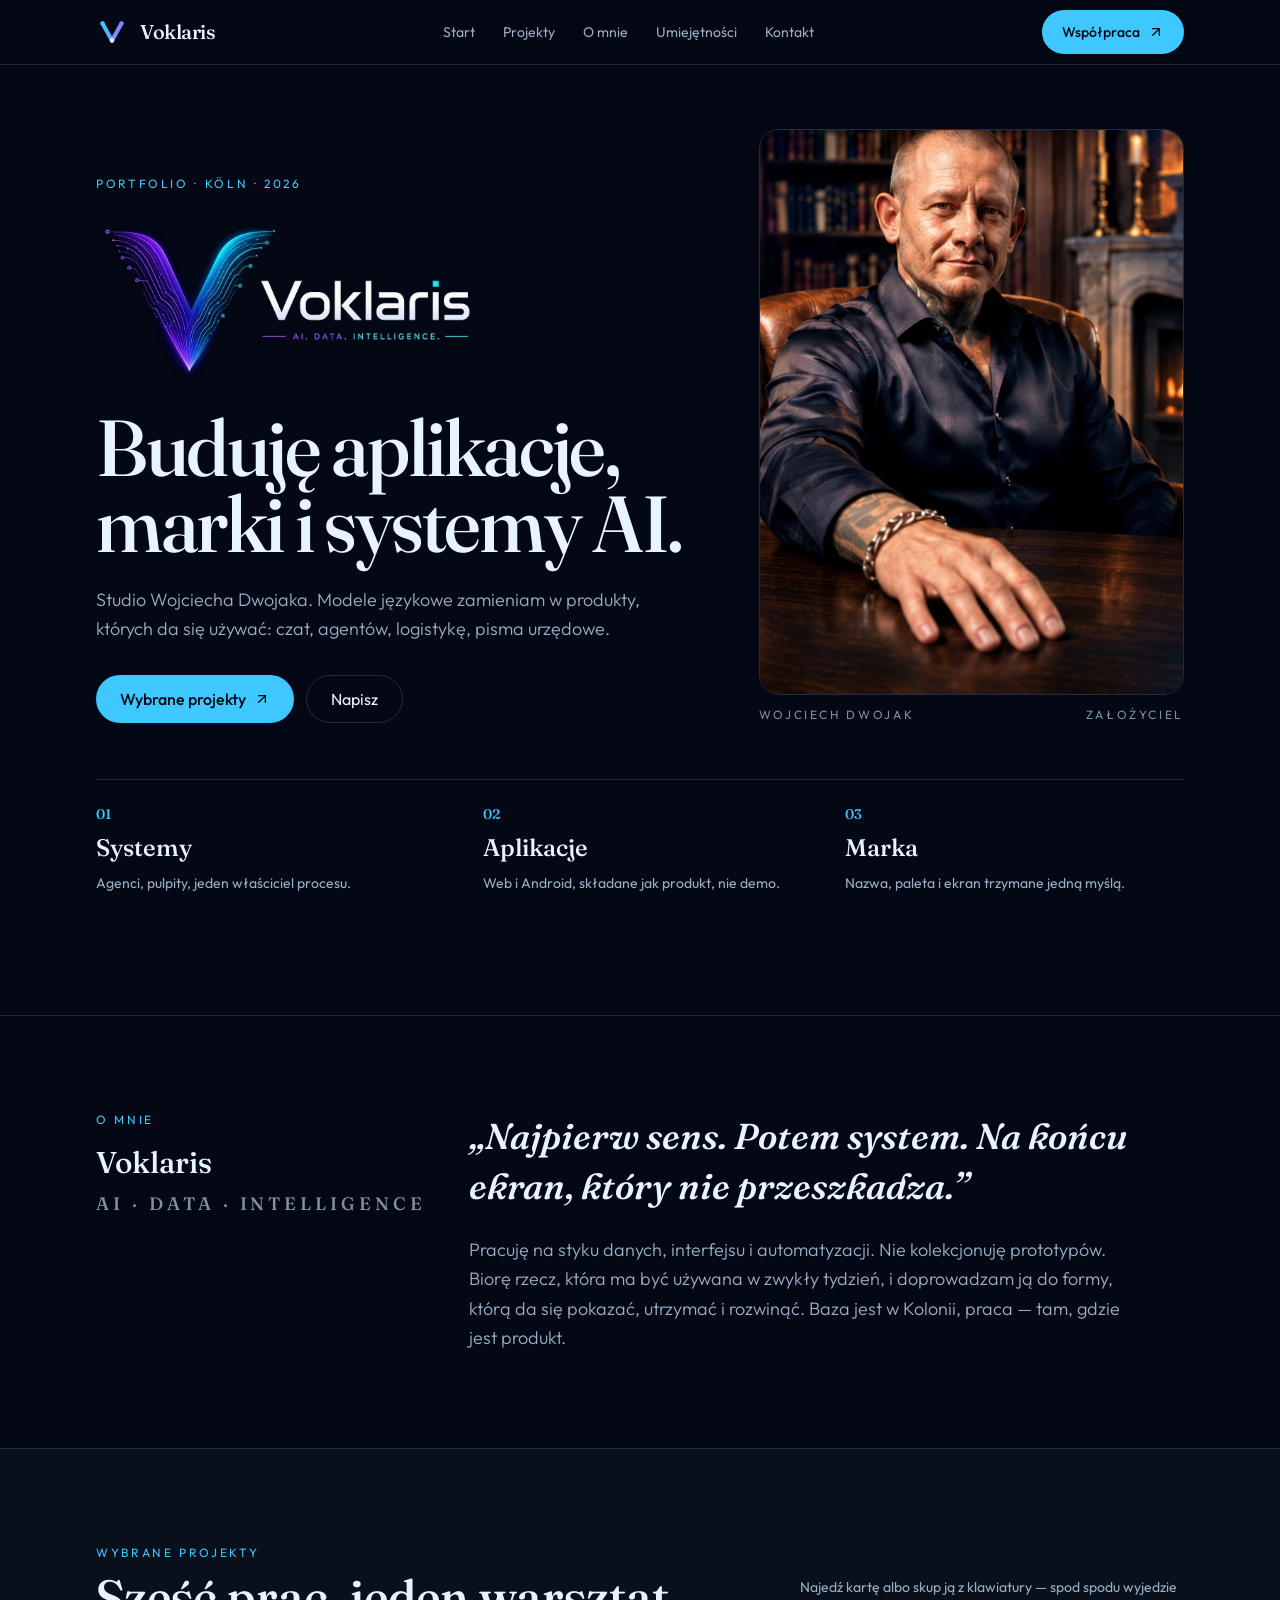
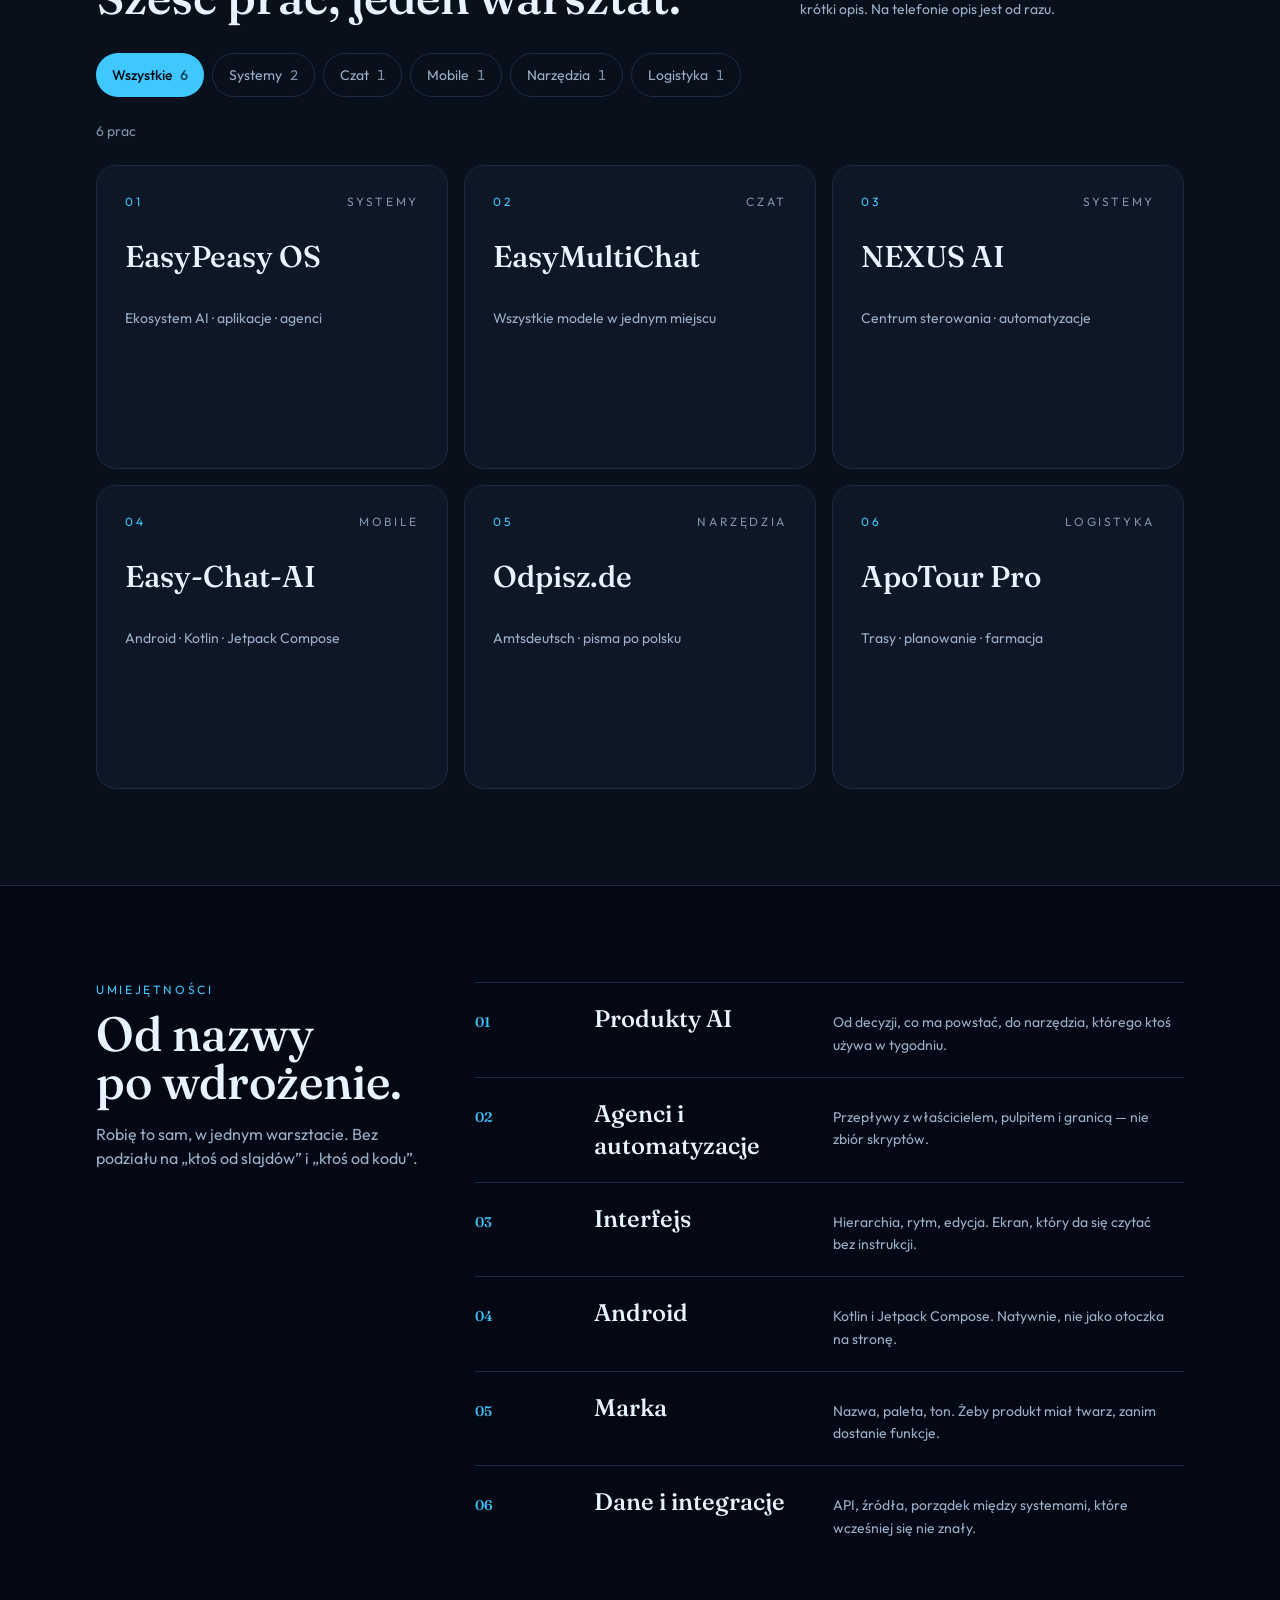
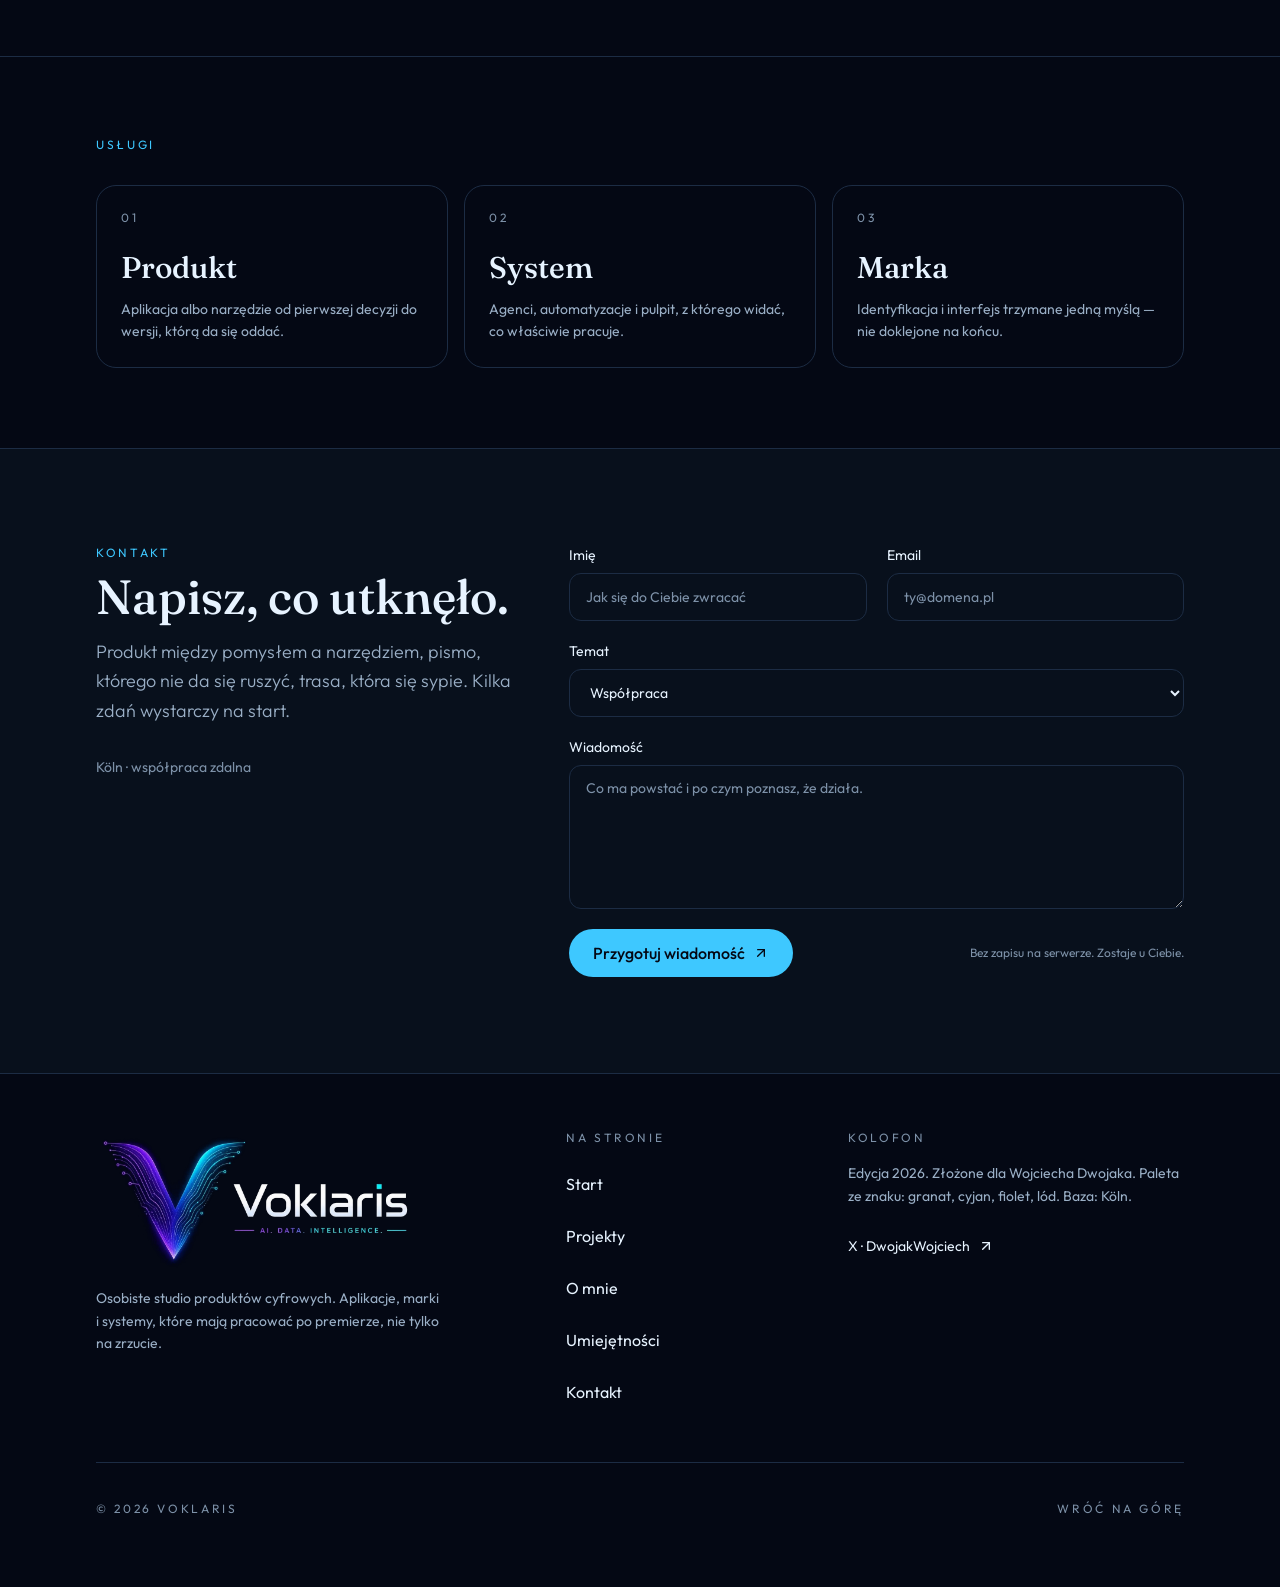
==== commit 4aa694bb: "Publish original static Voklaris portfolio" ====
--- a/index.html
+++ b/index.html
@@ -1 +1,4 @@
-<!doctype html><html lang="pl"><head><meta charset="utf-8"><meta name="viewport" content="width=device-width,initial-scale=1"><meta name="theme-color" content="#080b12"><meta name="description" content="Przykładowa oferta: nowoczesne strony internetowe, automatyzacje i rozwiązania AI dla małych firm w Kolonii i NRW."><title>W. Digital Studio | Strony, automatyzacje i AI</title><link rel="icon" type="image/svg+xml" href="favicon.svg"><meta property="og:locale" content="pl_PL"><meta name="twitter:card" content="summary"><meta property="og:type" content="website"><meta property="og:title" content="W. Digital Studio | Strony, automatyzacje i AI"><meta property="og:description" content="Przykładowa oferta stron internetowych, automatyzacji i rozwiązań AI dla małych firm w NRW."><link rel="stylesheet" href="styles.css"></head><body><a class="skip-link" href="#main-content">Przejdź do treści</a><div class="noise"></div><header class="top wrap"><a class="brand" href="#start"><b>W<span>.</span></b><span>W. DIGITAL STUDIO<small>KÖLN / NRW · WEB / AUTOMATION / AI</small></span></a><nav aria-label="Nawigacja główna"><a href="#uslugi">Obszary</a><a href="#projekty">Projekty</a><a href="#o-mnie">O mnie</a><a class="navcta" href="#kontakt">Kontakt ↗</a></nav></header><main id="main-content"><section class="hero wrap" id="start"><div><div class="eyebrow">● NIEZALEŻNE STUDIO CYFROWE <span>/ KÖLN · NRW</span></div><h1>Twoja firma.<br><em>Lepsza strona.</em><br>Prostsza praca.</h1><p class="lead">Pomagam małym firmom zaistnieć w internecie i oszczędzać czas. Projektuję nowoczesne strony, porządkuję procesy i tworzę praktyczne rozwiązania z wykorzystaniem AI.</p><div class="actions"><a class="btn" href="#uslugi">Poznaj ofertę ↘</a><a class="plain" href="#kontakt">Zapytaj o wycenę ↗</a></div><div class="meta">WEB DESIGN <span>AUTOMATION · AI · KÖLN / NRW</span></div></div><div class="visual"><div class="grid"></div><div class="orbit o1"></div><div class="orbit o2"></div><div class="core">W<span>.</span></div><label>SYSTEM ONLINE <i></i></label><small>IDEA → BUILD → IMPROVE</small><aside>DIGITAL<br>CRAFT<br>2026</aside></div><div class="scroll">— SCROLL TO EXPLORE</div></section><div class="ticker">STRONY INTERNETOWE　✳　AUTOMATYZACJA　✳　SZTUCZNA INTELIGENCJA　✳　ROZWIĄZANIA CYFROWE　✳　</div><section class="section wrap services" id="uslugi"><div class="head"><div><div class="eyebrow">01 / OBSZARY DZIAŁANIA</div><h2>W czym pomagam<span>?</span></h2></div><p>Dla małych firm, lokalnych usługodawców<br>i osób, które chcą działać sprawniej.</p></div><div class="service-grid"><article><span>01</span><h3>Strony dla firm</h3><p>Profesjonalna wizytówka, oferta usług, galeria realizacji i wygodny kontakt — także w układzie PL/DE, jeśli tego potrzebujesz.</p></article><article><span>02</span><h3>Automatyzacja pracy</h3><p>Łączenie formularzy, poczty, arkuszy i komunikatorów. Mniej ręcznego przepisywania, więcej czasu na klientów.</p></article><article><span>03</span><h3>Asystenci AI</h3><p>Praktyczne chatboty i asystenci do obsługi zapytań, porządkowania informacji i wspierania codziennych zadań.</p></article></div><div class="workflow" aria-label="Etapy współpracy"><div><span>01</span><strong>Rozpoznanie</strong><p>Ustalamy cel, potrzeby i najważniejsze funkcje.</p></div><div><span>02</span><strong>Propozycja</strong><p>Określamy zakres rozwiązania i kolejność prac.</p></div><div><span>03</span><strong>Realizacja</strong><p>Buduję, sprawdzam i dopracowuję rozwiązanie.</p></div></div></section><section class="section wrap" id="wspolpraca"><div class="head"><div><div class="eyebrow">02 / JAK PRACUJĘ</div><h2>Od pomysłu<br>do <em>działania.</em></h2></div><p>Jasny zakres, czytelne etapy<br>i rozwiązanie dopasowane do potrzeb.</p></div><div class="workflow"><div><span>01</span><strong>Rozmowa i cel</strong><p>Ustalamy, czego potrzebuje Twoja firma i jaki efekt ma przynieść projekt.</p></div><div><span>02</span><strong>Zakres i wycena</strong><p>Otrzymujesz konkretną propozycję, listę funkcji i wycenę przed startem.</p></div><div><span>03</span><strong>Wykonanie i przekazanie</strong><p>Buduję, testuję i przekazuję gotowe rozwiązanie wraz z krótką instrukcją.</p></div></div></section><section class="section wrap" id="projekty"><div class="head"><div><div class="eyebrow">02 / PROJEKTY I KONCEPCJE</div><h2>Projekty<span>.</span></h2></div><p>Przykłady własnych koncepcji i narzędzi.<br>Status każdego projektu jest opisany uczciwie.</p></div><div class="cards"><article><div class="art ai"><div class="rings">AI</div><small>INTELLIGENCE / 001</small></div><div class="info"><div><label>AI / MULTI-AGENT</label><h3>NEXUS AI</h3><p>Wspólne środowisko pracy modeli AI, researchu i inteligentnych asystentów.</p><span class="project-status">W PRZYGOTOWANIU</span></div><b>01</b></div></article><article><div class="art web"><div class="browser"><hr><strong></strong><i></i><i></i></div><small>WEB / 002</small></div><div class="info"><div><label>WEB / PRODUCTIVITY</label><h3>BRIEFASSISTENT DE</h3><p>Narzędzie wspierające przygotowywanie pism w języku niemieckim.</p><a class="project-link" href="https://github.com/easypeasygmail-pr/brief" target="_blank" rel="noopener noreferrer">Zobacz repozytorium ↗</a></div><b>02</b></div></article><article><div class="art flow"><div>INPUT</div>—<div>AI</div>—<div>OUTPUT</div><small>WORKFLOW / 003</small></div><div class="info"><div><label>AUTOMATION / SYSTEMS</label><h3>AGENTS HUB</h3><p>Koncepcja środowiska do koordynacji zadań i agentów AI.</p><span class="project-status">ROZWÓJ WEWNĘTRZNY</span></div><b>03</b></div></article></div></section><section class="about" id="o-mnie"><div class="wrap aboutgrid"><div><div class="eyebrow">03 / PODEJŚCIE</div><h2>Technologia ma<br>służyć <em>ludziom.</em></h2></div><div><p>Łączę tworzenie stron internetowych z automatyzacją i praktycznym wykorzystaniem sztucznej inteligencji. Najbardziej interesują mnie rozwiązania, które pomagają małym firmom zdobywać klientów, szybciej odpowiadać na zapytania i ograniczać powtarzalną pracę.</p><p>Pracuję projektowo: najpierw poznaję problem, następnie proponuję prosty zakres, a potem buduję i sprawdzam rozwiązanie. Nie obiecuję funkcji, których nie da się uzasadnić — zakres i koszt ustalamy przed rozpoczęciem prac.</p><div class="principles">01 / FUNKCJONALNOŚĆ　　02 / PROSTOTA　　03 / ROZWÓJ</div></div></div></section><section class="contact wrap" id="kontakt"><div class="eyebrow">04 / KONTAKT</div><h2>Porozmawiajmy<br><em>o Twoim projekcie.</em></h2><div class="contactrow"><p>Napisz, czym zajmuje się Twoja firma i co chcesz usprawnić.<br>Odpowiem z propozycją kolejnych kroków.</p><div class="contact-details"><a href="mailto:KONTAKT@TWOJADOMENA.DE">KONTAKT@TWOJADOMENA.DE</a><span>TELEFON: +49 XXX XXXXXXX</span><span>LOKALIZACJA: KÖLN / NRW</span><small>To dane przykładowe — zastąp je własnymi przed publikacją.</small></div></div></section></main><footer class="footer wrap"><a class="brand" href="#start"><b>W<span>.</span></b><span>PORTFOLIO<small>TECH / DIGITAL / AI</small></span></a><span>© <i id="year"></i> — W. DIGITAL STUDIO · DANE FIRMY DO UZUPEŁNIENIA</span><a href="#start">DO GÓRY ↑</a><a href="impressum.html">IMPRESSUM</a><a href="datenschutz.html">DATENSCHUTZ</a></footer><script src="script.js"></script></body></html>+<!DOCTYPE html><html lang="pl" class="antialiased"><head><meta charSet="utf-8"/><meta name="viewport" content="width=device-width, initial-scale=1"/><link rel="preload" as="image" href="favicon.svg"/><link rel="preload" as="image" href="media/voklaris-logo.png"/><link rel="preload" as="image" href="media/portrait.jpg"/><link rel="stylesheet" href="fonts.css"/><link rel="stylesheet" href="styles.css" data-precedence="default"/><title>Voklaris — Portfolio</title><meta name="description" content="Portfolio Wojciecha Dwojaka i studia Voklaris. Aplikacje, marki i systemy AI."/><meta name="theme-color" content="#040814"/><link rel="icon" type="image/svg+xml" href="favicon.svg"/></head><body><div class="min-h-screen bg-bg text-fg"><a href="#start" class="sr-only focus:not-sr-only focus:absolute focus:top-3 focus:left-3 focus:z-50 focus:rounded-pill focus:bg-cyan focus:px-4 focus:py-2 focus:text-bg">Przejdź do treści</a><header class="sticky top-0 z-40 border-b border-line bg-bg/85 backdrop-blur-md"><div class="mx-auto flex h-16 max-w-6xl items-center justify-between gap-4 px-5 md:px-8"><a href="#start" class="flex items-center gap-3"><img src="favicon.svg" alt="" width="32" height="32" class="size-8"/><span class="font-display text-xl leading-none tracking-tight">Voklaris</span></a><nav class="hidden items-center gap-7 lg:flex" aria-label="Główne"><a href="#start" class="text-sm text-muted transition hover:text-fg">Start</a><a href="#projekty" class="text-sm text-muted transition hover:text-fg">Projekty</a><a href="#o-mnie" class="text-sm text-muted transition hover:text-fg">O mnie</a><a href="#umiejetnosci" class="text-sm text-muted transition hover:text-fg">Umiejętności</a><a href="#kontakt" class="text-sm text-muted transition hover:text-fg">Kontakt</a></nav><a href="#kontakt" class="hidden min-h-11 items-center gap-2 rounded-pill bg-cyan px-5 text-sm font-medium text-bg transition hover:bg-fg lg:inline-flex">Współpraca<svg xmlns="http://www.w3.org/2000/svg" width="24" height="24" viewBox="0 0 24 24" fill="none" stroke="currentColor" stroke-width="2" stroke-linecap="round" stroke-linejoin="round" class="lucide lucide-arrow-up-right size-4" aria-hidden="true"><path d="M7 7h10v10"></path><path d="M7 17 17 7"></path></svg></a><button type="button" class="inline-flex size-11 items-center justify-center rounded-full border border-line text-fg lg:hidden" aria-expanded="false" aria-controls="menu-mobilne"><svg xmlns="http://www.w3.org/2000/svg" width="24" height="24" viewBox="0 0 24 24" fill="none" stroke="currentColor" stroke-width="2" stroke-linecap="round" stroke-linejoin="round" class="lucide lucide-menu size-5" aria-hidden="true"><path d="M4 12h16"></path><path d="M4 18h16"></path><path d="M4 6h16"></path></svg><span class="sr-only">Otwórz menu</span></button></div></header><main><section id="start" class="mx-auto max-w-6xl px-5 pt-10 pb-16 md:px-8 md:pt-16 md:pb-24"><div class="grid items-end gap-10 lg:grid-cols-12 lg:gap-12"><div class="lg:col-span-7"><p class="text-xs tracking-kicker text-cyan uppercase">Portfolio · Köln · 2026</p><img src="media/voklaris-logo.png" alt="Voklaris. AI. Data. Intelligence." width="1082" height="476" class="mt-6 w-full max-w-sm"/><h1 class="font-display text-display mt-6 text-fg">Buduję aplikacje, marki i systemy AI.</h1><p class="mt-6 max-w-xl text-lg leading-relaxed font-light text-muted">Studio Wojciecha Dwojaka. Modele językowe zamieniam w produkty, których da się używać: czat, agentów, logistykę, pisma urzędowe.</p><div class="mt-8 flex flex-col gap-3 sm:flex-row"><a href="#projekty" class="inline-flex min-h-12 items-center justify-center gap-2 rounded-pill bg-cyan px-6 font-medium text-bg transition hover:bg-fg">Wybrane projekty<svg xmlns="http://www.w3.org/2000/svg" width="24" height="24" viewBox="0 0 24 24" fill="none" stroke="currentColor" stroke-width="2" stroke-linecap="round" stroke-linejoin="round" class="lucide lucide-arrow-up-right size-4" aria-hidden="true"><path d="M7 7h10v10"></path><path d="M7 17 17 7"></path></svg></a><a href="#kontakt" class="inline-flex min-h-12 items-center justify-center rounded-pill border border-line px-6 text-fg transition hover:border-cyan">Napisz</a></div></div><figure class="lg:col-span-5"><div class="overflow-hidden rounded-card border border-line"><img src="media/portrait.jpg" alt="Wojciech Dwojak siedzi w skórzanym fotelu, w tle biblioteka i kominek." width="1200" height="1600" class="aspect-3/4 w-full object-cover object-top"/></div><figcaption class="mt-3 flex items-center justify-between gap-4 text-xs tracking-kicker text-faint uppercase"><span>Wojciech Dwojak</span><span>Założyciel</span></figcaption></figure></div><dl class="mt-14 grid border-t border-line sm:grid-cols-3"><div class="border-b border-line py-6 sm:border-b-0 sm:px-6 sm:first:pl-0 sm:last:pr-0"><dt class="font-display text-sm text-cyan">01</dt><dd class="mt-2 font-display text-2xl">Systemy</dd><dd class="mt-2 text-sm leading-relaxed text-muted">Agenci, pulpity, jeden właściciel procesu.</dd></div><div class="border-b border-line py-6 sm:border-b-0 sm:px-6 sm:first:pl-0 sm:last:pr-0"><dt class="font-display text-sm text-cyan">02</dt><dd class="mt-2 font-display text-2xl">Aplikacje</dd><dd class="mt-2 text-sm leading-relaxed text-muted">Web i Android, składane jak produkt, nie demo.</dd></div><div class="border-b border-line py-6 sm:border-b-0 sm:px-6 sm:first:pl-0 sm:last:pr-0"><dt class="font-display text-sm text-cyan">03</dt><dd class="mt-2 font-display text-2xl">Marka</dd><dd class="mt-2 text-sm leading-relaxed text-muted">Nazwa, paleta i ekran trzymane jedną myślą.</dd></div></dl></section><section id="o-mnie" class="border-t border-line"><div class="mx-auto grid max-w-6xl gap-8 px-5 py-16 md:px-8 md:py-24 lg:grid-cols-12"><div class="lg:col-span-4"><p class="text-xs tracking-kicker text-cyan uppercase">O mnie</p><p class="font-display mt-4 text-3xl leading-tight">Voklaris<span class="mt-2 block text-lg font-normal tracking-kicker text-faint uppercase">AI · Data · Intelligence</span></p></div><div class="lg:col-span-8"><blockquote class="font-display text-3xl leading-snug text-fg italic md:text-4xl">„Najpierw sens. Potem system. Na końcu ekran, który nie przeszkadza.”</blockquote><p class="mt-6 max-w-2xl text-lg leading-relaxed font-light text-muted">Pracuję na styku danych, interfejsu i automatyzacji. Nie kolekcjonuję prototypów. Biorę rzecz, która ma być używana w zwykły tydzień, i doprowadzam ją do formy, którą da się pokazać, utrzymać i rozwinąć. Baza jest w Kolonii, praca — tam, gdzie jest produkt.</p></div></div></section><section id="projekty" class="border-t border-line bg-raised"><div class="mx-auto max-w-6xl px-5 py-16 md:px-8 md:py-24"><div class="flex flex-col justify-between gap-6 md:flex-row md:items-end"><div><p class="text-xs tracking-kicker text-cyan uppercase">Wybrane projekty</p><h2 class="font-display mt-3 text-4xl md:text-5xl">Sześć prac, jeden warsztat.</h2></div><p class="max-w-sm text-sm leading-relaxed text-muted">Najedź kartę albo skup ją z klawiatury — spod spodu wyjedzie krótki opis. Na telefonie opis jest od razu.</p></div><div class="mt-8 flex flex-wrap gap-2" role="toolbar" aria-label="Filtruj projekty według kategorii"><button type="button" aria-pressed="true" class="inline-flex min-h-11 items-center gap-2 rounded-pill bg-cyan px-4 text-sm font-medium text-bg">Wszystkie<span class="tabular-nums text-bg/70">6</span></button><button type="button" aria-pressed="false" class="inline-flex min-h-11 items-center gap-2 rounded-pill border border-line px-4 text-sm text-muted transition hover:border-cyan hover:text-fg">Systemy<span class="tabular-nums text-faint">2</span></button><button type="button" aria-pressed="false" class="inline-flex min-h-11 items-center gap-2 rounded-pill border border-line px-4 text-sm text-muted transition hover:border-cyan hover:text-fg">Czat<span class="tabular-nums text-faint">1</span></button><button type="button" aria-pressed="false" class="inline-flex min-h-11 items-center gap-2 rounded-pill border border-line px-4 text-sm text-muted transition hover:border-cyan hover:text-fg">Mobile<span class="tabular-nums text-faint">1</span></button><button type="button" aria-pressed="false" class="inline-flex min-h-11 items-center gap-2 rounded-pill border border-line px-4 text-sm text-muted transition hover:border-cyan hover:text-fg">Narzędzia<span class="tabular-nums text-faint">1</span></button><button type="button" aria-pressed="false" class="inline-flex min-h-11 items-center gap-2 rounded-pill border border-line px-4 text-sm text-muted transition hover:border-cyan hover:text-fg">Logistyka<span class="tabular-nums text-faint">1</span></button></div><p class="mt-6 text-sm text-faint" aria-live="polite">6 prac</p><ul class="mt-6 grid gap-4 sm:grid-cols-2 xl:grid-cols-3"><li class="rise-in"><article tabindex="0" class="project-card relative h-full overflow-hidden rounded-card border border-line bg-surface p-6 transition-colors md:p-7"><div class="flex items-center justify-between text-xs tracking-kicker uppercase"><span class="text-cyan">01</span><span class="text-faint">Systemy</span></div><h3 class="font-display mt-8 text-3xl leading-none">EasyPeasy OS</h3><p class="project-line mt-3 text-sm text-muted">Ekosystem AI · aplikacje · agenci</p><div class="project-reveal"><p class="text-sm leading-relaxed text-fg">Osobisty system operacyjny do pracy z modelami. Aplikacje, agenci i automatyzacje spięte tak, żeby dało się nimi zarządzać jak jednym produktem.</p></div></article></li><li class="rise-in"><article tabindex="0" class="project-card relative h-full overflow-hidden rounded-card border border-line bg-surface p-6 transition-colors md:p-7"><div class="flex items-center justify-between text-xs tracking-kicker uppercase"><span class="text-cyan">02</span><span class="text-faint">Czat</span></div><h3 class="font-display mt-8 text-3xl leading-none">EasyMultiChat</h3><p class="project-line mt-3 text-sm text-muted">Wszystkie modele w jednym miejscu</p><div class="project-reveal"><p class="text-sm leading-relaxed text-fg">Wielomodelowy czat: jedna rozmowa, wiele silników. Bez przeskakiwania między kartami, kontami i obcymi limitami interfejsu.</p></div></article></li><li class="rise-in"><article tabindex="0" class="project-card relative h-full overflow-hidden rounded-card border border-line bg-surface p-6 transition-colors md:p-7"><div class="flex items-center justify-between text-xs tracking-kicker uppercase"><span class="text-cyan">03</span><span class="text-faint">Systemy</span></div><h3 class="font-display mt-8 text-3xl leading-none">NEXUS AI</h3><p class="project-line mt-3 text-sm text-muted">Centrum sterowania · automatyzacje</p><div class="project-reveal"><p class="text-sm leading-relaxed text-fg">Pulpit, z którego widać agentów i automatyzacje naraz. Zamiast rozproszonych skryptów — jedno miejsce decyzji.</p></div></article></li><li class="rise-in"><article tabindex="0" class="project-card relative h-full overflow-hidden rounded-card border border-line bg-surface p-6 transition-colors md:p-7"><div class="flex items-center justify-between text-xs tracking-kicker uppercase"><span class="text-cyan">04</span><span class="text-faint">Mobile</span></div><h3 class="font-display mt-8 text-3xl leading-none">Easy-Chat-AI</h3><p class="project-line mt-3 text-sm text-muted">Android · Kotlin · Jetpack Compose</p><div class="project-reveal"><p class="text-sm leading-relaxed text-fg">Natywna aplikacja na Androida. Rozmowa z modelem w kieszeni, składana w Compose, bez opakowania w webview.</p></div></article></li><li class="rise-in"><article tabindex="0" class="project-card relative h-full overflow-hidden rounded-card border border-line bg-surface p-6 transition-colors md:p-7"><div class="flex items-center justify-between text-xs tracking-kicker uppercase"><span class="text-cyan">05</span><span class="text-faint">Narzędzia</span></div><h3 class="font-display mt-8 text-3xl leading-none">Odpisz.de</h3><p class="project-line mt-3 text-sm text-muted">Amtsdeutsch · pisma po polsku</p><div class="project-reveal"><p class="text-sm leading-relaxed text-fg">Tłumaczy niemiecki język urzędowy na polski, którym da się odpowiedzieć. Pismo przestaje być ścianą i staje się zadaniem.</p></div></article></li><li class="rise-in"><article tabindex="0" class="project-card relative h-full overflow-hidden rounded-card border border-line bg-surface p-6 transition-colors md:p-7"><div class="flex items-center justify-between text-xs tracking-kicker uppercase"><span class="text-cyan">06</span><span class="text-faint">Logistyka</span></div><h3 class="font-display mt-8 text-3xl leading-none">ApoTour Pro</h3><p class="project-line mt-3 text-sm text-muted">Trasy · planowanie · farmacja</p><div class="project-reveal"><p class="text-sm leading-relaxed text-fg">Planowanie i optymalizacja tras w logistyce farmaceutycznej. Mniej pustych kilometrów, więcej dostaw, które są na czas.</p></div></article></li></ul></div></section><section id="umiejetnosci" class="border-t border-line"><div class="mx-auto grid max-w-6xl gap-12 px-5 py-16 md:px-8 md:py-24 lg:grid-cols-12"><div class="lg:col-span-4"><p class="text-xs tracking-kicker text-cyan uppercase">Umiejętności</p><h2 class="font-display mt-3 text-4xl md:text-5xl">Od nazwy po wdrożenie.</h2><p class="mt-4 max-w-sm text-muted">Robię to sam, w jednym warsztacie. Bez podziału na „ktoś od slajdów” i „ktoś od kodu”.</p></div><ol class="lg:col-span-8"><li class="grid gap-2 border-t border-line py-5 sm:grid-cols-12 sm:items-baseline"><span class="font-display text-sm text-cyan sm:col-span-2">01</span><span class="font-display text-2xl sm:col-span-4">Produkty AI</span><span class="text-sm leading-relaxed text-muted sm:col-span-6">Od decyzji, co ma powstać, do narzędzia, którego ktoś używa w tygodniu.</span></li><li class="grid gap-2 border-t border-line py-5 sm:grid-cols-12 sm:items-baseline"><span class="font-display text-sm text-cyan sm:col-span-2">02</span><span class="font-display text-2xl sm:col-span-4">Agenci i automatyzacje</span><span class="text-sm leading-relaxed text-muted sm:col-span-6">Przepływy z właścicielem, pulpitem i granicą — nie zbiór skryptów.</span></li><li class="grid gap-2 border-t border-line py-5 sm:grid-cols-12 sm:items-baseline"><span class="font-display text-sm text-cyan sm:col-span-2">03</span><span class="font-display text-2xl sm:col-span-4">Interfejs</span><span class="text-sm leading-relaxed text-muted sm:col-span-6">Hierarchia, rytm, edycja. Ekran, który da się czytać bez instrukcji.</span></li><li class="grid gap-2 border-t border-line py-5 sm:grid-cols-12 sm:items-baseline"><span class="font-display text-sm text-cyan sm:col-span-2">04</span><span class="font-display text-2xl sm:col-span-4">Android</span><span class="text-sm leading-relaxed text-muted sm:col-span-6">Kotlin i Jetpack Compose. Natywnie, nie jako otoczka na stronę.</span></li><li class="grid gap-2 border-t border-line py-5 sm:grid-cols-12 sm:items-baseline"><span class="font-display text-sm text-cyan sm:col-span-2">05</span><span class="font-display text-2xl sm:col-span-4">Marka</span><span class="text-sm leading-relaxed text-muted sm:col-span-6">Nazwa, paleta, ton. Żeby produkt miał twarz, zanim dostanie funkcje.</span></li><li class="grid gap-2 border-t border-line py-5 sm:grid-cols-12 sm:items-baseline"><span class="font-display text-sm text-cyan sm:col-span-2">06</span><span class="font-display text-2xl sm:col-span-4">Dane i integracje</span><span class="text-sm leading-relaxed text-muted sm:col-span-6">API, źródła, porządek między systemami, które wcześniej się nie znały.</span></li></ol></div><div class="border-t border-line"><div class="mx-auto max-w-6xl px-5 py-16 md:px-8 md:py-20"><p class="text-xs tracking-kicker text-cyan uppercase">Usługi</p><div class="mt-8 grid gap-4 md:grid-cols-3"><article class="rounded-card border border-line p-6"><p class="text-xs tracking-kicker text-faint">01</p><h3 class="font-display mt-6 text-3xl">Produkt</h3><p class="mt-3 text-sm leading-relaxed text-muted">Aplikacja albo narzędzie od pierwszej decyzji do wersji, którą da się oddać.</p></article><article class="rounded-card border border-line p-6"><p class="text-xs tracking-kicker text-faint">02</p><h3 class="font-display mt-6 text-3xl">System</h3><p class="mt-3 text-sm leading-relaxed text-muted">Agenci, automatyzacje i pulpit, z którego widać, co właściwie pracuje.</p></article><article class="rounded-card border border-line p-6"><p class="text-xs tracking-kicker text-faint">03</p><h3 class="font-display mt-6 text-3xl">Marka</h3><p class="mt-3 text-sm leading-relaxed text-muted">Identyfikacja i interfejs trzymane jedną myślą — nie doklejone na końcu.</p></article></div></div></div></section><section id="kontakt" class="border-t border-line bg-raised"><div class="mx-auto grid max-w-6xl gap-12 px-5 py-16 md:px-8 md:py-24 lg:grid-cols-12"><div class="lg:col-span-5"><p class="text-xs tracking-kicker text-cyan uppercase">Kontakt</p><h2 class="font-display mt-3 text-4xl md:text-5xl">Napisz, co utknęło.</h2><p class="mt-4 max-w-md text-lg leading-relaxed font-light text-muted">Produkt między pomysłem a narzędziem, pismo, którego nie da się ruszyć, trasa, która się sypie. Kilka zdań wystarczy na start.</p><p class="mt-8 text-sm text-faint">Köln · współpraca zdalna</p></div><div class="lg:col-span-7"><form class="grid gap-5" noValidate=""><div class="grid gap-5 sm:grid-cols-2"><label class="grid gap-2 text-sm">Imię<input class="min-h-12 w-full rounded-xl border border-line bg-raised px-4 text-fg outline-none transition placeholder:text-faint focus:border-cyan" autoComplete="name" placeholder="Jak się do Ciebie zwracać" name="name"/></label><label class="grid gap-2 text-sm">Email<input class="min-h-12 w-full rounded-xl border border-line bg-raised px-4 text-fg outline-none transition placeholder:text-faint focus:border-cyan" type="email" autoComplete="email" inputMode="email" placeholder="ty@domena.pl" name="email"/></label></div><label class="grid gap-2 text-sm">Temat<select class="min-h-12 w-full rounded-xl border border-line bg-raised px-4 text-fg outline-none transition placeholder:text-faint focus:border-cyan" name="topic"><option value="wspolpraca">Współpraca</option><option value="projekt">Nowy projekt</option><option value="pytanie">Pytanie</option></select></label><label class="grid gap-2 text-sm">Wiadomość<textarea class="min-h-12 w-full rounded-xl border border-line bg-raised px-4 text-fg outline-none transition placeholder:text-faint focus:border-cyan min-h-36 resize-y py-3" placeholder="Co ma powstać i po czym poznasz, że działa." name="message"></textarea></label><div class="flex flex-col gap-3 sm:flex-row sm:items-center sm:justify-between"><button type="submit" class="inline-flex min-h-12 items-center justify-center gap-2 rounded-pill bg-cyan px-6 font-medium text-bg transition hover:bg-fg">Przygotuj wiadomość<svg xmlns="http://www.w3.org/2000/svg" width="24" height="24" viewBox="0 0 24 24" fill="none" stroke="currentColor" stroke-width="2" stroke-linecap="round" stroke-linejoin="round" class="lucide lucide-arrow-up-right size-4" aria-hidden="true"><path d="M7 7h10v10"></path><path d="M7 17 17 7"></path></svg></button><p class="text-xs text-faint">Bez zapisu na serwerze. Zostaje u Ciebie.</p></div></form></div></div></section></main><footer class="border-t border-line bg-bg"><div class="mx-auto max-w-6xl px-5 py-14 md:px-8"><div class="grid gap-10 md:grid-cols-12"><div class="md:col-span-5"><img src="media/voklaris-logo.png" alt="Voklaris. AI. Data. Intelligence." width="1082" height="476" class="w-full max-w-xs"/><p class="mt-4 max-w-sm text-sm leading-relaxed text-muted">Osobiste studio produktów cyfrowych. Aplikacje, marki i systemy, które mają pracować po premierze, nie tylko na zrzucie.</p></div><div class="md:col-span-3"><p class="text-xs tracking-kicker text-faint uppercase">Na stronie</p><ul class="mt-4 grid gap-2"><li><a href="#start" class="inline-flex min-h-11 items-center text-fg hover:text-cyan">Start</a></li><li><a href="#projekty" class="inline-flex min-h-11 items-center text-fg hover:text-cyan">Projekty</a></li><li><a href="#o-mnie" class="inline-flex min-h-11 items-center text-fg hover:text-cyan">O mnie</a></li><li><a href="#umiejetnosci" class="inline-flex min-h-11 items-center text-fg hover:text-cyan">Umiejętności</a></li><li><a href="#kontakt" class="inline-flex min-h-11 items-center text-fg hover:text-cyan">Kontakt</a></li></ul></div><div class="md:col-span-4"><p class="text-xs tracking-kicker text-faint uppercase">Kolofon</p><p class="mt-4 text-sm leading-relaxed text-muted">Edycja 2026. Złożone dla Wojciecha Dwojaka. Paleta ze znaku: granat, cyjan, fiolet, lód. Baza: Köln.</p><a href="https://x.com/DwojakWojciech" class="mt-4 inline-flex min-h-11 items-center gap-2 text-sm text-fg hover:text-cyan">X · DwojakWojciech<svg xmlns="http://www.w3.org/2000/svg" width="24" height="24" viewBox="0 0 24 24" fill="none" stroke="currentColor" stroke-width="2" stroke-linecap="round" stroke-linejoin="round" class="lucide lucide-arrow-up-right size-4" aria-hidden="true"><path d="M7 7h10v10"></path><path d="M7 17 17 7"></path></svg></a></div></div><div class="mt-12 flex flex-col gap-3 border-t border-line pt-6 text-xs tracking-kicker text-faint uppercase sm:flex-row sm:items-center sm:justify-between"><p>© 2026 Voklaris</p><a href="#start" class="inline-flex min-h-11 items-center hover:text-fg">Wróć na górę</a></div></div></footer></div>
+<script src="site.js"></script>
+</body>
+</html>
--- a/fonts.css
+++ b/fonts.css
@@ -0,0 +1,153 @@
+/* vietnamese */
+@font-face {
+  font-family: 'Fraunces';
+  font-style: italic;
+  font-weight: 560;
+  font-display: swap;
+  src: url(fonts/6NU58FyLNQOQZAnv9ZwNjucMHVn85Ni7emAe9lKqZTnbB-gzTK0K1ChjdfeQ_5Y.woff2) format('woff2');
+  unicode-range: U+0102-0103, U+0110-0111, U+0128-0129, U+0168-0169, U+01A0-01A1, U+01AF-01B0, U+0300-0301, U+0303-0304, U+0308-0309, U+0323, U+0329, U+1EA0-1EF9, U+20AB;
+}
+/* latin-ext */
+@font-face {
+  font-family: 'Fraunces';
+  font-style: italic;
+  font-weight: 560;
+  font-display: swap;
+  src: url(fonts/6NU58FyLNQOQZAnv9ZwNjucMHVn85Ni7emAe9lKqZTnbB-gzTK0K1ChjdPeQ_5Y.woff2) format('woff2');
+  unicode-range: U+0100-02BA, U+02BD-02C5, U+02C7-02CC, U+02CE-02D7, U+02DD-02FF, U+0304, U+0308, U+0329, U+1D00-1DBF, U+1E00-1E9F, U+1EF2-1EFF, U+2020, U+20A0-20AB, U+20AD-20C4, U+2113, U+2C60-2C7F, U+A720-A7FF;
+}
+/* latin */
+@font-face {
+  font-family: 'Fraunces';
+  font-style: italic;
+  font-weight: 560;
+  font-display: swap;
+  src: url(fonts/6NU58FyLNQOQZAnv9ZwNjucMHVn85Ni7emAe9lKqZTnbB-gzTK0K1ChjeveQ.woff2) format('woff2');
+  unicode-range: U+0000-00FF, U+0131, U+0152-0153, U+02BB-02BC, U+02C6, U+02DA, U+02DC, U+0304, U+0308, U+0329, U+2000-206F, U+20AC, U+2122, U+2191, U+2193, U+2212, U+2215, U+FEFF, U+FFFD;
+}
+/* vietnamese */
+@font-face {
+  font-family: 'Fraunces';
+  font-style: normal;
+  font-weight: 520;
+  font-display: swap;
+  src: url(fonts/6NU78FyLNQOQZAnv9bYEvDiIdE9Ea92uemAk_WBq8U_9v0c2Wa0KxCBTeO-U.woff2) format('woff2');
+  unicode-range: U+0102-0103, U+0110-0111, U+0128-0129, U+0168-0169, U+01A0-01A1, U+01AF-01B0, U+0300-0301, U+0303-0304, U+0308-0309, U+0323, U+0329, U+1EA0-1EF9, U+20AB;
+}
+/* latin-ext */
+@font-face {
+  font-family: 'Fraunces';
+  font-style: normal;
+  font-weight: 520;
+  font-display: swap;
+  src: url(fonts/6NU78FyLNQOQZAnv9bYEvDiIdE9Ea92uemAk_WBq8U_9v0c2Wa0KxCFTeO-U.woff2) format('woff2');
+  unicode-range: U+0100-02BA, U+02BD-02C5, U+02C7-02CC, U+02CE-02D7, U+02DD-02FF, U+0304, U+0308, U+0329, U+1D00-1DBF, U+1E00-1E9F, U+1EF2-1EFF, U+2020, U+20A0-20AB, U+20AD-20C4, U+2113, U+2C60-2C7F, U+A720-A7FF;
+}
+/* latin */
+@font-face {
+  font-family: 'Fraunces';
+  font-style: normal;
+  font-weight: 520;
+  font-display: swap;
+  src: url(fonts/6NU78FyLNQOQZAnv9bYEvDiIdE9Ea92uemAk_WBq8U_9v0c2Wa0KxC9TeA.woff2) format('woff2');
+  unicode-range: U+0000-00FF, U+0131, U+0152-0153, U+02BB-02BC, U+02C6, U+02DA, U+02DC, U+0304, U+0308, U+0329, U+2000-206F, U+20AC, U+2122, U+2191, U+2193, U+2212, U+2215, U+FEFF, U+FFFD;
+}
+/* vietnamese */
+@font-face {
+  font-family: 'Fraunces';
+  font-style: normal;
+  font-weight: 640;
+  font-display: swap;
+  src: url(fonts/6NU78FyLNQOQZAnv9bYEvDiIdE9Ea92uemAk_WBq8U_9v0c2Wa0KxCBTeO-U.woff2) format('woff2');
+  unicode-range: U+0102-0103, U+0110-0111, U+0128-0129, U+0168-0169, U+01A0-01A1, U+01AF-01B0, U+0300-0301, U+0303-0304, U+0308-0309, U+0323, U+0329, U+1EA0-1EF9, U+20AB;
+}
+/* latin-ext */
+@font-face {
+  font-family: 'Fraunces';
+  font-style: normal;
+  font-weight: 640;
+  font-display: swap;
+  src: url(fonts/6NU78FyLNQOQZAnv9bYEvDiIdE9Ea92uemAk_WBq8U_9v0c2Wa0KxCFTeO-U.woff2) format('woff2');
+  unicode-range: U+0100-02BA, U+02BD-02C5, U+02C7-02CC, U+02CE-02D7, U+02DD-02FF, U+0304, U+0308, U+0329, U+1D00-1DBF, U+1E00-1E9F, U+1EF2-1EFF, U+2020, U+20A0-20AB, U+20AD-20C4, U+2113, U+2C60-2C7F, U+A720-A7FF;
+}
+/* latin */
+@font-face {
+  font-family: 'Fraunces';
+  font-style: normal;
+  font-weight: 640;
+  font-display: swap;
+  src: url(fonts/6NU78FyLNQOQZAnv9bYEvDiIdE9Ea92uemAk_WBq8U_9v0c2Wa0KxC9TeA.woff2) format('woff2');
+  unicode-range: U+0000-00FF, U+0131, U+0152-0153, U+02BB-02BC, U+02C6, U+02DA, U+02DC, U+0304, U+0308, U+0329, U+2000-206F, U+20AC, U+2122, U+2191, U+2193, U+2212, U+2215, U+FEFF, U+FFFD;
+}
+/* latin-ext */
+@font-face {
+  font-family: 'Outfit';
+  font-style: normal;
+  font-weight: 300;
+  font-display: swap;
+  src: url(fonts/QGYvz_MVcBeNP4NJuktqQ4E.woff2) format('woff2');
+  unicode-range: U+0100-02BA, U+02BD-02C5, U+02C7-02CC, U+02CE-02D7, U+02DD-02FF, U+0304, U+0308, U+0329, U+1D00-1DBF, U+1E00-1E9F, U+1EF2-1EFF, U+2020, U+20A0-20AB, U+20AD-20C4, U+2113, U+2C60-2C7F, U+A720-A7FF;
+}
+/* latin */
+@font-face {
+  font-family: 'Outfit';
+  font-style: normal;
+  font-weight: 300;
+  font-display: swap;
+  src: url(fonts/QGYvz_MVcBeNP4NJtEtq.woff2) format('woff2');
+  unicode-range: U+0000-00FF, U+0131, U+0152-0153, U+02BB-02BC, U+02C6, U+02DA, U+02DC, U+0304, U+0308, U+0329, U+2000-206F, U+20AC, U+2122, U+2191, U+2193, U+2212, U+2215, U+FEFF, U+FFFD;
+}
+/* latin-ext */
+@font-face {
+  font-family: 'Outfit';
+  font-style: normal;
+  font-weight: 400;
+  font-display: swap;
+  src: url(fonts/QGYvz_MVcBeNP4NJuktqQ4E.woff2) format('woff2');
+  unicode-range: U+0100-02BA, U+02BD-02C5, U+02C7-02CC, U+02CE-02D7, U+02DD-02FF, U+0304, U+0308, U+0329, U+1D00-1DBF, U+1E00-1E9F, U+1EF2-1EFF, U+2020, U+20A0-20AB, U+20AD-20C4, U+2113, U+2C60-2C7F, U+A720-A7FF;
+}
+/* latin */
+@font-face {
+  font-family: 'Outfit';
+  font-style: normal;
+  font-weight: 400;
+  font-display: swap;
+  src: url(fonts/QGYvz_MVcBeNP4NJtEtq.woff2) format('woff2');
+  unicode-range: U+0000-00FF, U+0131, U+0152-0153, U+02BB-02BC, U+02C6, U+02DA, U+02DC, U+0304, U+0308, U+0329, U+2000-206F, U+20AC, U+2122, U+2191, U+2193, U+2212, U+2215, U+FEFF, U+FFFD;
+}
+/* latin-ext */
+@font-face {
+  font-family: 'Outfit';
+  font-style: normal;
+  font-weight: 500;
+  font-display: swap;
+  src: url(fonts/QGYvz_MVcBeNP4NJuktqQ4E.woff2) format('woff2');
+  unicode-range: U+0100-02BA, U+02BD-02C5, U+02C7-02CC, U+02CE-02D7, U+02DD-02FF, U+0304, U+0308, U+0329, U+1D00-1DBF, U+1E00-1E9F, U+1EF2-1EFF, U+2020, U+20A0-20AB, U+20AD-20C4, U+2113, U+2C60-2C7F, U+A720-A7FF;
+}
+/* latin */
+@font-face {
+  font-family: 'Outfit';
+  font-style: normal;
+  font-weight: 500;
+  font-display: swap;
+  src: url(fonts/QGYvz_MVcBeNP4NJtEtq.woff2) format('woff2');
+  unicode-range: U+0000-00FF, U+0131, U+0152-0153, U+02BB-02BC, U+02C6, U+02DA, U+02DC, U+0304, U+0308, U+0329, U+2000-206F, U+20AC, U+2122, U+2191, U+2193, U+2212, U+2215, U+FEFF, U+FFFD;
+}
+/* latin-ext */
+@font-face {
+  font-family: 'Outfit';
+  font-style: normal;
+  font-weight: 600;
+  font-display: swap;
+  src: url(fonts/QGYvz_MVcBeNP4NJuktqQ4E.woff2) format('woff2');
+  unicode-range: U+0100-02BA, U+02BD-02C5, U+02C7-02CC, U+02CE-02D7, U+02DD-02FF, U+0304, U+0308, U+0329, U+1D00-1DBF, U+1E00-1E9F, U+1EF2-1EFF, U+2020, U+20A0-20AB, U+20AD-20C4, U+2113, U+2C60-2C7F, U+A720-A7FF;
+}
+/* latin */
+@font-face {
+  font-family: 'Outfit';
+  font-style: normal;
+  font-weight: 600;
+  font-display: swap;
+  src: url(fonts/QGYvz_MVcBeNP4NJtEtq.woff2) format('woff2');
+  unicode-range: U+0000-00FF, U+0131, U+0152-0153, U+02BB-02BC, U+02C6, U+02DA, U+02DC, U+0304, U+0308, U+0329, U+2000-206F, U+20AC, U+2122, U+2191, U+2193, U+2212, U+2215, U+FEFF, U+FFFD;
+}
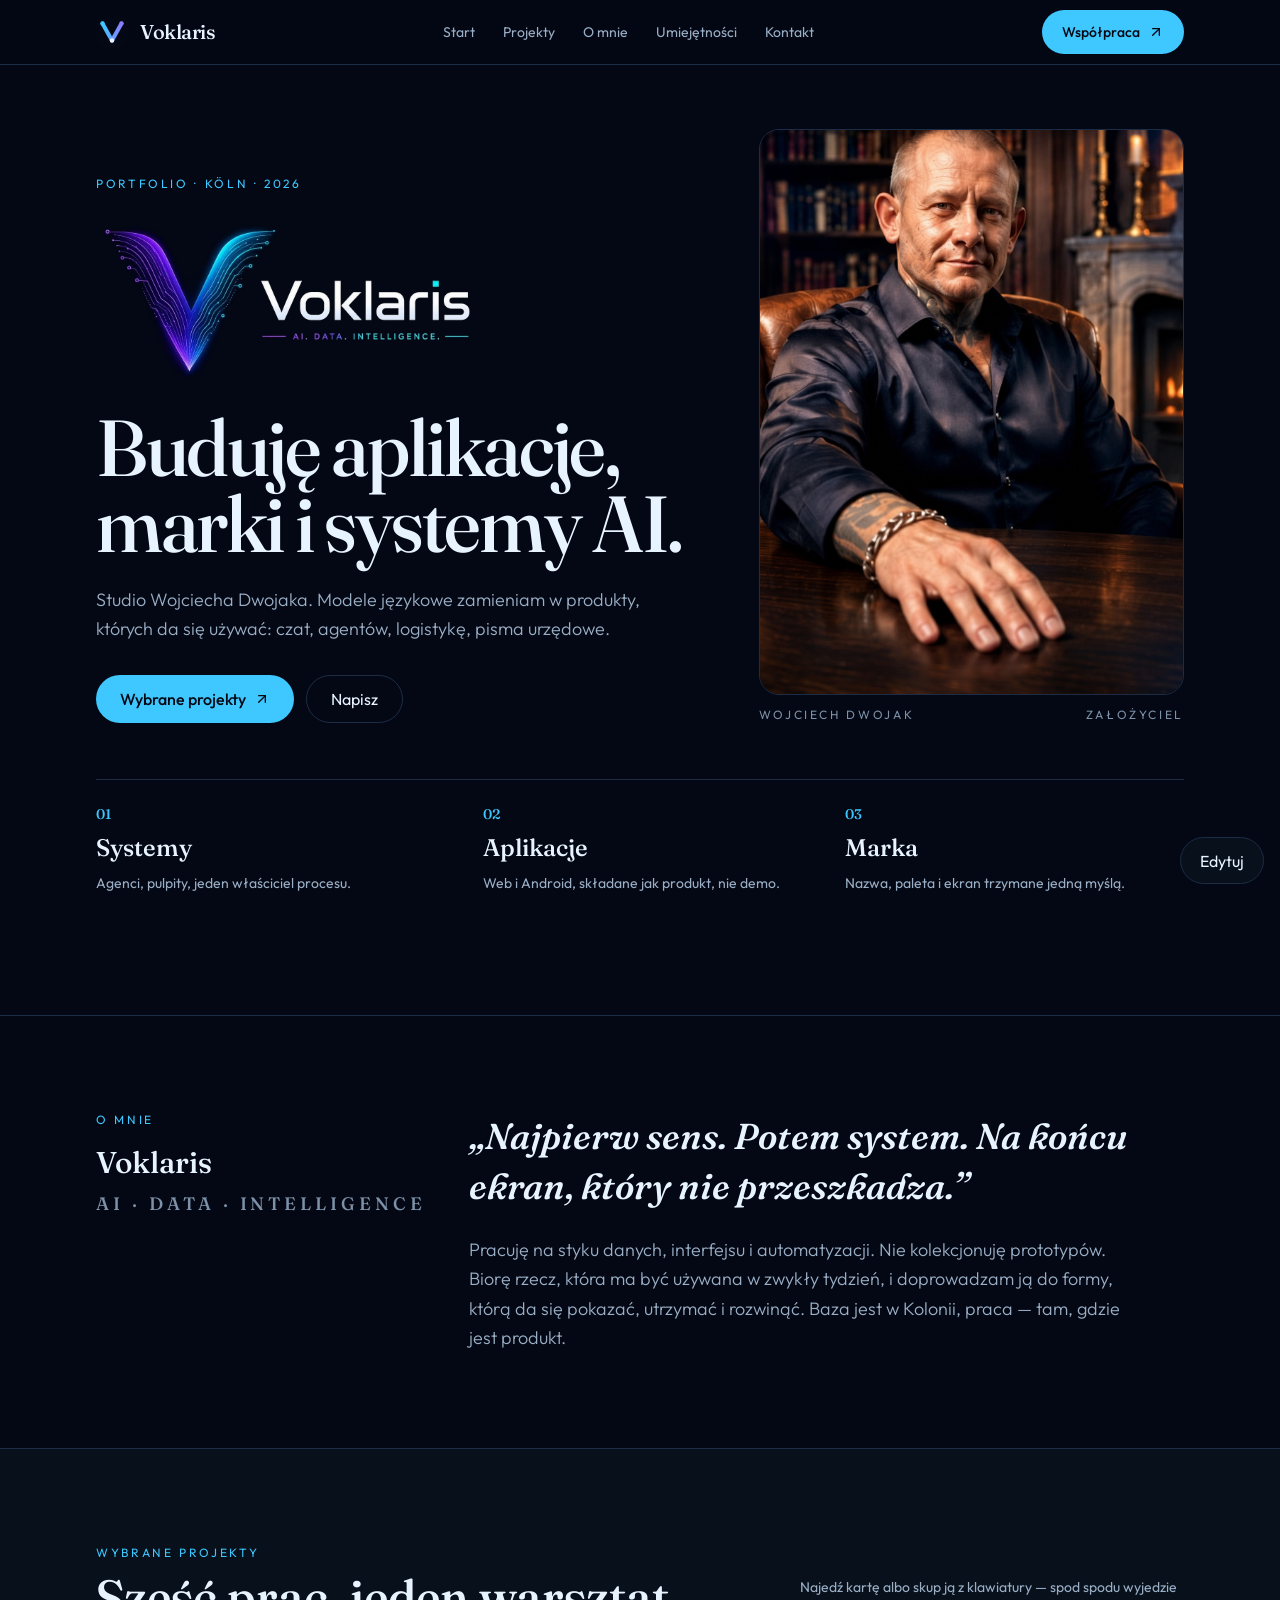
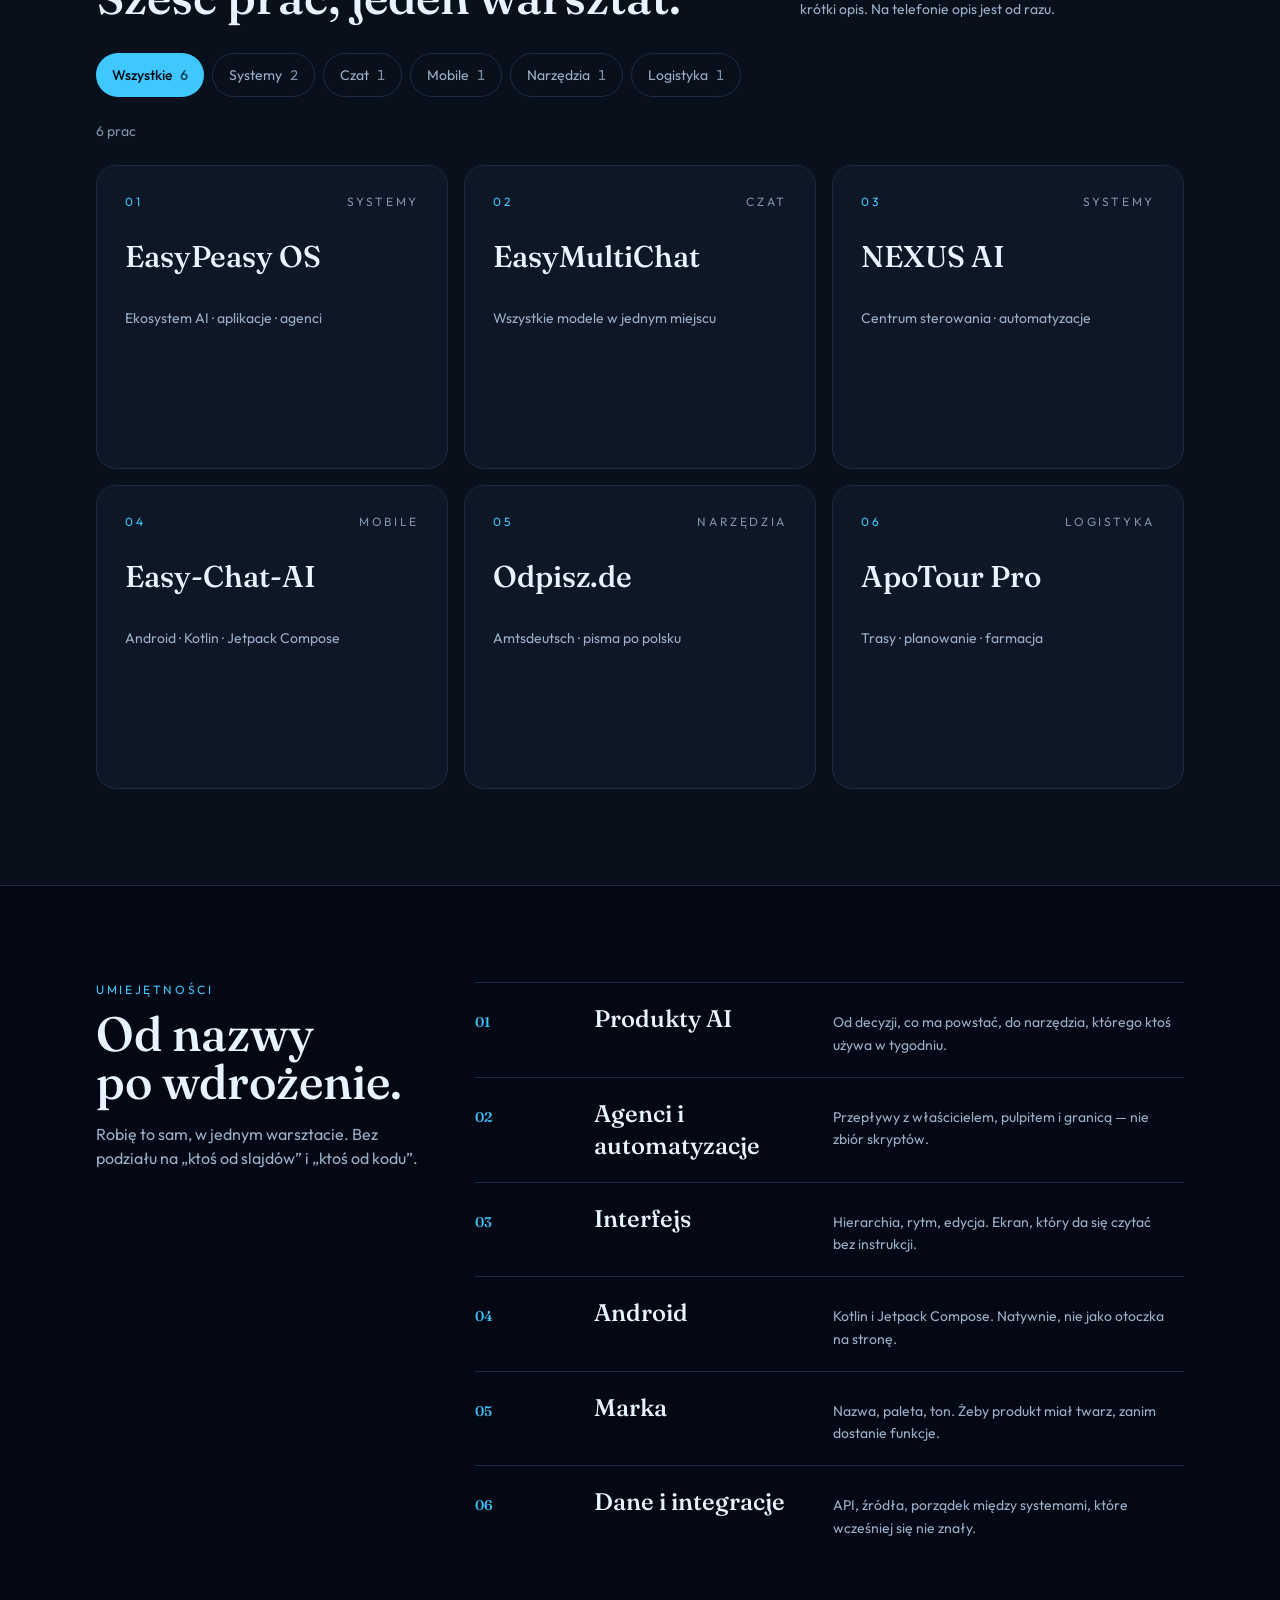
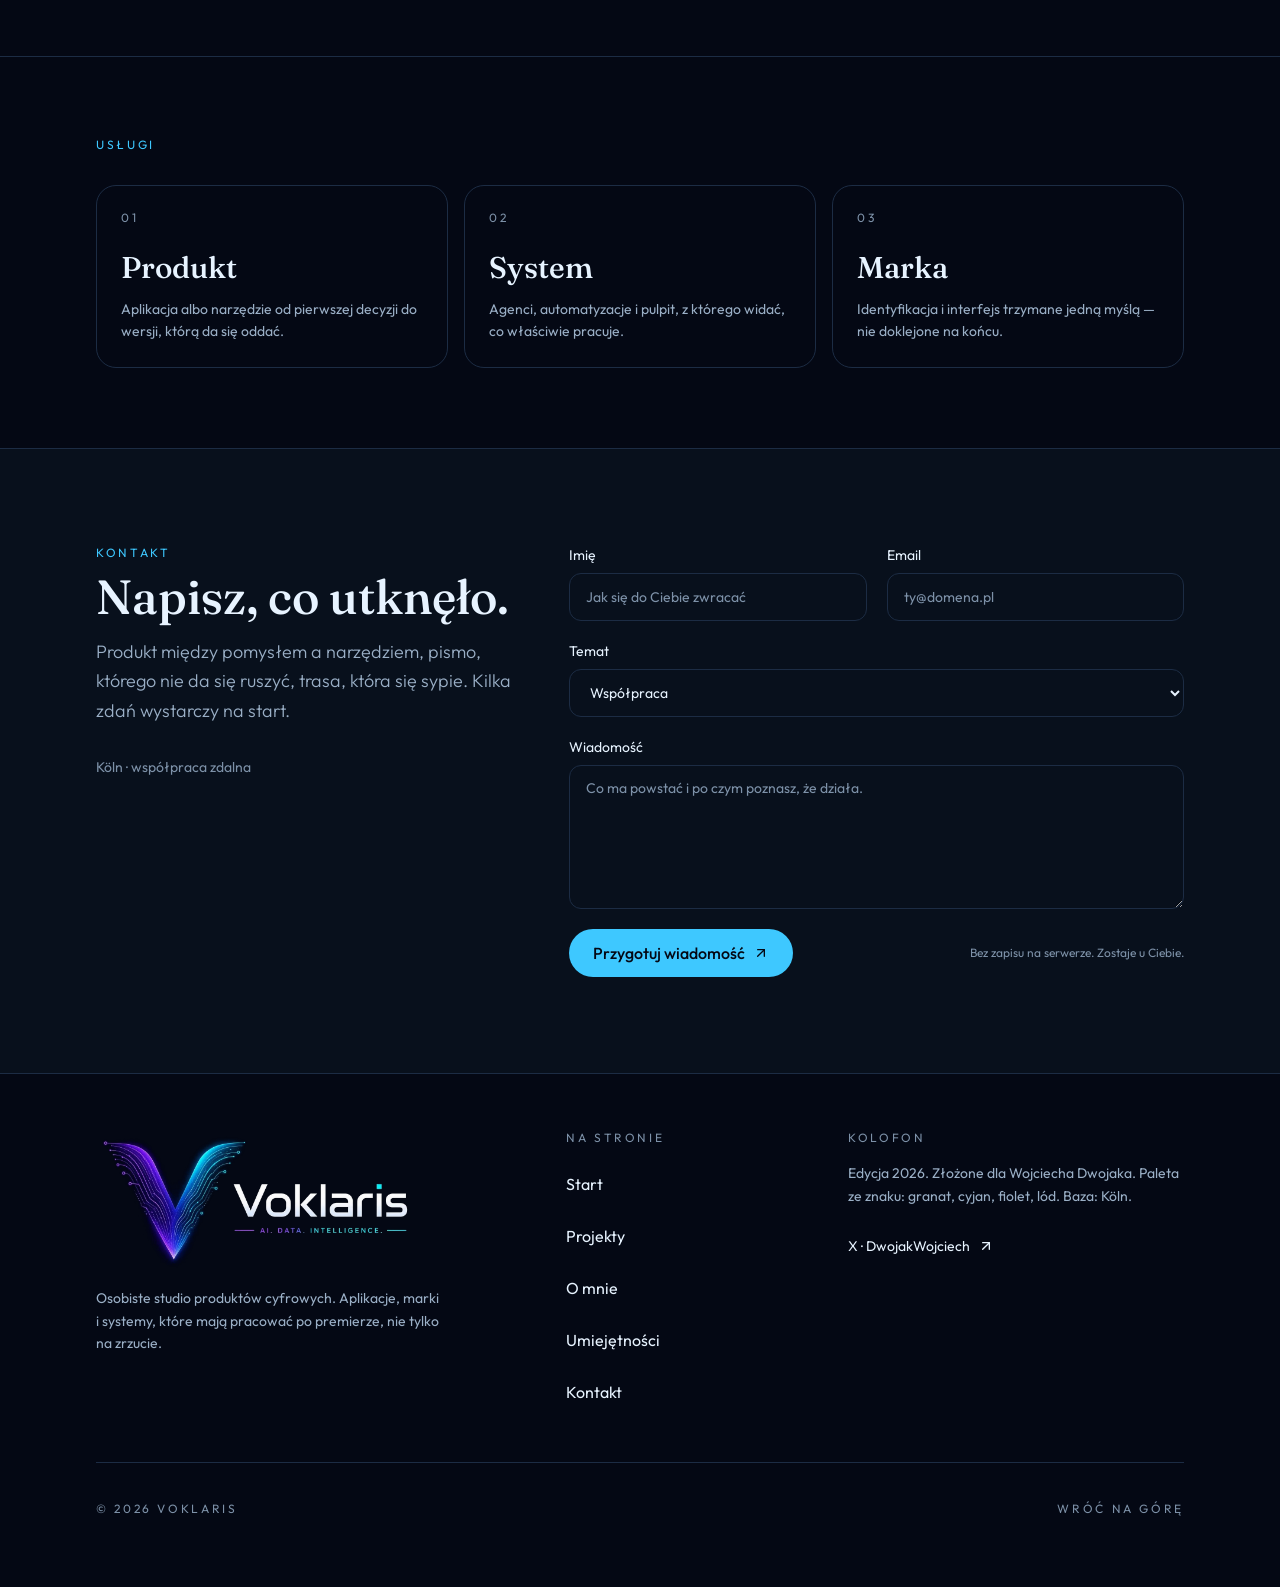
==== commit bc30a308: "Version editor assets to refresh browser caches" ====
--- a/index.html
+++ b/index.html
@@ -1,4 +1,4 @@
-<!DOCTYPE html><html lang="pl" class="antialiased"><head><meta charSet="utf-8"/><meta name="viewport" content="width=device-width, initial-scale=1"/><link rel="preload" as="image" href="favicon.svg"/><link rel="preload" as="image" href="media/voklaris-logo.png"/><link rel="preload" as="image" href="media/portrait.jpg"/><link rel="stylesheet" href="fonts.css"/><link rel="stylesheet" href="styles.css" data-precedence="default"/><title>Voklaris — Portfolio</title><meta name="description" content="Portfolio Wojciecha Dwojaka i studia Voklaris. Aplikacje, marki i systemy AI."/><meta name="theme-color" content="#040814"/><link rel="icon" type="image/svg+xml" href="favicon.svg"/></head><body><div class="min-h-screen bg-bg text-fg"><a href="#start" class="sr-only focus:not-sr-only focus:absolute focus:top-3 focus:left-3 focus:z-50 focus:rounded-pill focus:bg-cyan focus:px-4 focus:py-2 focus:text-bg">Przejdź do treści</a><header class="sticky top-0 z-40 border-b border-line bg-bg/85 backdrop-blur-md"><div class="mx-auto flex h-16 max-w-6xl items-center justify-between gap-4 px-5 md:px-8"><a href="#start" class="flex items-center gap-3"><img src="favicon.svg" alt="" width="32" height="32" class="size-8"/><span class="font-display text-xl leading-none tracking-tight">Voklaris</span></a><nav class="hidden items-center gap-7 lg:flex" aria-label="Główne"><a href="#start" class="text-sm text-muted transition hover:text-fg">Start</a><a href="#projekty" class="text-sm text-muted transition hover:text-fg">Projekty</a><a href="#o-mnie" class="text-sm text-muted transition hover:text-fg">O mnie</a><a href="#umiejetnosci" class="text-sm text-muted transition hover:text-fg">Umiejętności</a><a href="#kontakt" class="text-sm text-muted transition hover:text-fg">Kontakt</a></nav><a href="#kontakt" class="hidden min-h-11 items-center gap-2 rounded-pill bg-cyan px-5 text-sm font-medium text-bg transition hover:bg-fg lg:inline-flex">Współpraca<svg xmlns="http://www.w3.org/2000/svg" width="24" height="24" viewBox="0 0 24 24" fill="none" stroke="currentColor" stroke-width="2" stroke-linecap="round" stroke-linejoin="round" class="lucide lucide-arrow-up-right size-4" aria-hidden="true"><path d="M7 7h10v10"></path><path d="M7 17 17 7"></path></svg></a><button type="button" class="inline-flex size-11 items-center justify-center rounded-full border border-line text-fg lg:hidden" aria-expanded="false" aria-controls="menu-mobilne"><svg xmlns="http://www.w3.org/2000/svg" width="24" height="24" viewBox="0 0 24 24" fill="none" stroke="currentColor" stroke-width="2" stroke-linecap="round" stroke-linejoin="round" class="lucide lucide-menu size-5" aria-hidden="true"><path d="M4 12h16"></path><path d="M4 18h16"></path><path d="M4 6h16"></path></svg><span class="sr-only">Otwórz menu</span></button></div></header><main><section id="start" class="mx-auto max-w-6xl px-5 pt-10 pb-16 md:px-8 md:pt-16 md:pb-24"><div class="grid items-end gap-10 lg:grid-cols-12 lg:gap-12"><div class="lg:col-span-7"><p class="text-xs tracking-kicker text-cyan uppercase">Portfolio · Köln · 2026</p><img src="media/voklaris-logo.png" alt="Voklaris. AI. Data. Intelligence." width="1082" height="476" class="mt-6 w-full max-w-sm"/><h1 class="font-display text-display mt-6 text-fg">Buduję aplikacje, marki i systemy AI.</h1><p class="mt-6 max-w-xl text-lg leading-relaxed font-light text-muted">Studio Wojciecha Dwojaka. Modele językowe zamieniam w produkty, których da się używać: czat, agentów, logistykę, pisma urzędowe.</p><div class="mt-8 flex flex-col gap-3 sm:flex-row"><a href="#projekty" class="inline-flex min-h-12 items-center justify-center gap-2 rounded-pill bg-cyan px-6 font-medium text-bg transition hover:bg-fg">Wybrane projekty<svg xmlns="http://www.w3.org/2000/svg" width="24" height="24" viewBox="0 0 24 24" fill="none" stroke="currentColor" stroke-width="2" stroke-linecap="round" stroke-linejoin="round" class="lucide lucide-arrow-up-right size-4" aria-hidden="true"><path d="M7 7h10v10"></path><path d="M7 17 17 7"></path></svg></a><a href="#kontakt" class="inline-flex min-h-12 items-center justify-center rounded-pill border border-line px-6 text-fg transition hover:border-cyan">Napisz</a></div></div><figure class="lg:col-span-5"><div class="overflow-hidden rounded-card border border-line"><img src="media/portrait.jpg" alt="Wojciech Dwojak siedzi w skórzanym fotelu, w tle biblioteka i kominek." width="1200" height="1600" class="aspect-3/4 w-full object-cover object-top"/></div><figcaption class="mt-3 flex items-center justify-between gap-4 text-xs tracking-kicker text-faint uppercase"><span>Wojciech Dwojak</span><span>Założyciel</span></figcaption></figure></div><dl class="mt-14 grid border-t border-line sm:grid-cols-3"><div class="border-b border-line py-6 sm:border-b-0 sm:px-6 sm:first:pl-0 sm:last:pr-0"><dt class="font-display text-sm text-cyan">01</dt><dd class="mt-2 font-display text-2xl">Systemy</dd><dd class="mt-2 text-sm leading-relaxed text-muted">Agenci, pulpity, jeden właściciel procesu.</dd></div><div class="border-b border-line py-6 sm:border-b-0 sm:px-6 sm:first:pl-0 sm:last:pr-0"><dt class="font-display text-sm text-cyan">02</dt><dd class="mt-2 font-display text-2xl">Aplikacje</dd><dd class="mt-2 text-sm leading-relaxed text-muted">Web i Android, składane jak produkt, nie demo.</dd></div><div class="border-b border-line py-6 sm:border-b-0 sm:px-6 sm:first:pl-0 sm:last:pr-0"><dt class="font-display text-sm text-cyan">03</dt><dd class="mt-2 font-display text-2xl">Marka</dd><dd class="mt-2 text-sm leading-relaxed text-muted">Nazwa, paleta i ekran trzymane jedną myślą.</dd></div></dl></section><section id="o-mnie" class="border-t border-line"><div class="mx-auto grid max-w-6xl gap-8 px-5 py-16 md:px-8 md:py-24 lg:grid-cols-12"><div class="lg:col-span-4"><p class="text-xs tracking-kicker text-cyan uppercase">O mnie</p><p class="font-display mt-4 text-3xl leading-tight">Voklaris<span class="mt-2 block text-lg font-normal tracking-kicker text-faint uppercase">AI · Data · Intelligence</span></p></div><div class="lg:col-span-8"><blockquote class="font-display text-3xl leading-snug text-fg italic md:text-4xl">„Najpierw sens. Potem system. Na końcu ekran, który nie przeszkadza.”</blockquote><p class="mt-6 max-w-2xl text-lg leading-relaxed font-light text-muted">Pracuję na styku danych, interfejsu i automatyzacji. Nie kolekcjonuję prototypów. Biorę rzecz, która ma być używana w zwykły tydzień, i doprowadzam ją do formy, którą da się pokazać, utrzymać i rozwinąć. Baza jest w Kolonii, praca — tam, gdzie jest produkt.</p></div></div></section><section id="projekty" class="border-t border-line bg-raised"><div class="mx-auto max-w-6xl px-5 py-16 md:px-8 md:py-24"><div class="flex flex-col justify-between gap-6 md:flex-row md:items-end"><div><p class="text-xs tracking-kicker text-cyan uppercase">Wybrane projekty</p><h2 class="font-display mt-3 text-4xl md:text-5xl">Sześć prac, jeden warsztat.</h2></div><p class="max-w-sm text-sm leading-relaxed text-muted">Najedź kartę albo skup ją z klawiatury — spod spodu wyjedzie krótki opis. Na telefonie opis jest od razu.</p></div><div class="mt-8 flex flex-wrap gap-2" role="toolbar" aria-label="Filtruj projekty według kategorii"><button type="button" aria-pressed="true" class="inline-flex min-h-11 items-center gap-2 rounded-pill bg-cyan px-4 text-sm font-medium text-bg">Wszystkie<span class="tabular-nums text-bg/70">6</span></button><button type="button" aria-pressed="false" class="inline-flex min-h-11 items-center gap-2 rounded-pill border border-line px-4 text-sm text-muted transition hover:border-cyan hover:text-fg">Systemy<span class="tabular-nums text-faint">2</span></button><button type="button" aria-pressed="false" class="inline-flex min-h-11 items-center gap-2 rounded-pill border border-line px-4 text-sm text-muted transition hover:border-cyan hover:text-fg">Czat<span class="tabular-nums text-faint">1</span></button><button type="button" aria-pressed="false" class="inline-flex min-h-11 items-center gap-2 rounded-pill border border-line px-4 text-sm text-muted transition hover:border-cyan hover:text-fg">Mobile<span class="tabular-nums text-faint">1</span></button><button type="button" aria-pressed="false" class="inline-flex min-h-11 items-center gap-2 rounded-pill border border-line px-4 text-sm text-muted transition hover:border-cyan hover:text-fg">Narzędzia<span class="tabular-nums text-faint">1</span></button><button type="button" aria-pressed="false" class="inline-flex min-h-11 items-center gap-2 rounded-pill border border-line px-4 text-sm text-muted transition hover:border-cyan hover:text-fg">Logistyka<span class="tabular-nums text-faint">1</span></button></div><p class="mt-6 text-sm text-faint" aria-live="polite">6 prac</p><ul class="mt-6 grid gap-4 sm:grid-cols-2 xl:grid-cols-3"><li class="rise-in"><article tabindex="0" class="project-card relative h-full overflow-hidden rounded-card border border-line bg-surface p-6 transition-colors md:p-7"><div class="flex items-center justify-between text-xs tracking-kicker uppercase"><span class="text-cyan">01</span><span class="text-faint">Systemy</span></div><h3 class="font-display mt-8 text-3xl leading-none">EasyPeasy OS</h3><p class="project-line mt-3 text-sm text-muted">Ekosystem AI · aplikacje · agenci</p><div class="project-reveal"><p class="text-sm leading-relaxed text-fg">Osobisty system operacyjny do pracy z modelami. Aplikacje, agenci i automatyzacje spięte tak, żeby dało się nimi zarządzać jak jednym produktem.</p></div></article></li><li class="rise-in"><article tabindex="0" class="project-card relative h-full overflow-hidden rounded-card border border-line bg-surface p-6 transition-colors md:p-7"><div class="flex items-center justify-between text-xs tracking-kicker uppercase"><span class="text-cyan">02</span><span class="text-faint">Czat</span></div><h3 class="font-display mt-8 text-3xl leading-none">EasyMultiChat</h3><p class="project-line mt-3 text-sm text-muted">Wszystkie modele w jednym miejscu</p><div class="project-reveal"><p class="text-sm leading-relaxed text-fg">Wielomodelowy czat: jedna rozmowa, wiele silników. Bez przeskakiwania między kartami, kontami i obcymi limitami interfejsu.</p></div></article></li><li class="rise-in"><article tabindex="0" class="project-card relative h-full overflow-hidden rounded-card border border-line bg-surface p-6 transition-colors md:p-7"><div class="flex items-center justify-between text-xs tracking-kicker uppercase"><span class="text-cyan">03</span><span class="text-faint">Systemy</span></div><h3 class="font-display mt-8 text-3xl leading-none">NEXUS AI</h3><p class="project-line mt-3 text-sm text-muted">Centrum sterowania · automatyzacje</p><div class="project-reveal"><p class="text-sm leading-relaxed text-fg">Pulpit, z którego widać agentów i automatyzacje naraz. Zamiast rozproszonych skryptów — jedno miejsce decyzji.</p></div></article></li><li class="rise-in"><article tabindex="0" class="project-card relative h-full overflow-hidden rounded-card border border-line bg-surface p-6 transition-colors md:p-7"><div class="flex items-center justify-between text-xs tracking-kicker uppercase"><span class="text-cyan">04</span><span class="text-faint">Mobile</span></div><h3 class="font-display mt-8 text-3xl leading-none">Easy-Chat-AI</h3><p class="project-line mt-3 text-sm text-muted">Android · Kotlin · Jetpack Compose</p><div class="project-reveal"><p class="text-sm leading-relaxed text-fg">Natywna aplikacja na Androida. Rozmowa z modelem w kieszeni, składana w Compose, bez opakowania w webview.</p></div></article></li><li class="rise-in"><article tabindex="0" class="project-card relative h-full overflow-hidden rounded-card border border-line bg-surface p-6 transition-colors md:p-7"><div class="flex items-center justify-between text-xs tracking-kicker uppercase"><span class="text-cyan">05</span><span class="text-faint">Narzędzia</span></div><h3 class="font-display mt-8 text-3xl leading-none">Odpisz.de</h3><p class="project-line mt-3 text-sm text-muted">Amtsdeutsch · pisma po polsku</p><div class="project-reveal"><p class="text-sm leading-relaxed text-fg">Tłumaczy niemiecki język urzędowy na polski, którym da się odpowiedzieć. Pismo przestaje być ścianą i staje się zadaniem.</p></div></article></li><li class="rise-in"><article tabindex="0" class="project-card relative h-full overflow-hidden rounded-card border border-line bg-surface p-6 transition-colors md:p-7"><div class="flex items-center justify-between text-xs tracking-kicker uppercase"><span class="text-cyan">06</span><span class="text-faint">Logistyka</span></div><h3 class="font-display mt-8 text-3xl leading-none">ApoTour Pro</h3><p class="project-line mt-3 text-sm text-muted">Trasy · planowanie · farmacja</p><div class="project-reveal"><p class="text-sm leading-relaxed text-fg">Planowanie i optymalizacja tras w logistyce farmaceutycznej. Mniej pustych kilometrów, więcej dostaw, które są na czas.</p></div></article></li></ul></div></section><section id="umiejetnosci" class="border-t border-line"><div class="mx-auto grid max-w-6xl gap-12 px-5 py-16 md:px-8 md:py-24 lg:grid-cols-12"><div class="lg:col-span-4"><p class="text-xs tracking-kicker text-cyan uppercase">Umiejętności</p><h2 class="font-display mt-3 text-4xl md:text-5xl">Od nazwy po wdrożenie.</h2><p class="mt-4 max-w-sm text-muted">Robię to sam, w jednym warsztacie. Bez podziału na „ktoś od slajdów” i „ktoś od kodu”.</p></div><ol class="lg:col-span-8"><li class="grid gap-2 border-t border-line py-5 sm:grid-cols-12 sm:items-baseline"><span class="font-display text-sm text-cyan sm:col-span-2">01</span><span class="font-display text-2xl sm:col-span-4">Produkty AI</span><span class="text-sm leading-relaxed text-muted sm:col-span-6">Od decyzji, co ma powstać, do narzędzia, którego ktoś używa w tygodniu.</span></li><li class="grid gap-2 border-t border-line py-5 sm:grid-cols-12 sm:items-baseline"><span class="font-display text-sm text-cyan sm:col-span-2">02</span><span class="font-display text-2xl sm:col-span-4">Agenci i automatyzacje</span><span class="text-sm leading-relaxed text-muted sm:col-span-6">Przepływy z właścicielem, pulpitem i granicą — nie zbiór skryptów.</span></li><li class="grid gap-2 border-t border-line py-5 sm:grid-cols-12 sm:items-baseline"><span class="font-display text-sm text-cyan sm:col-span-2">03</span><span class="font-display text-2xl sm:col-span-4">Interfejs</span><span class="text-sm leading-relaxed text-muted sm:col-span-6">Hierarchia, rytm, edycja. Ekran, który da się czytać bez instrukcji.</span></li><li class="grid gap-2 border-t border-line py-5 sm:grid-cols-12 sm:items-baseline"><span class="font-display text-sm text-cyan sm:col-span-2">04</span><span class="font-display text-2xl sm:col-span-4">Android</span><span class="text-sm leading-relaxed text-muted sm:col-span-6">Kotlin i Jetpack Compose. Natywnie, nie jako otoczka na stronę.</span></li><li class="grid gap-2 border-t border-line py-5 sm:grid-cols-12 sm:items-baseline"><span class="font-display text-sm text-cyan sm:col-span-2">05</span><span class="font-display text-2xl sm:col-span-4">Marka</span><span class="text-sm leading-relaxed text-muted sm:col-span-6">Nazwa, paleta, ton. Żeby produkt miał twarz, zanim dostanie funkcje.</span></li><li class="grid gap-2 border-t border-line py-5 sm:grid-cols-12 sm:items-baseline"><span class="font-display text-sm text-cyan sm:col-span-2">06</span><span class="font-display text-2xl sm:col-span-4">Dane i integracje</span><span class="text-sm leading-relaxed text-muted sm:col-span-6">API, źródła, porządek między systemami, które wcześniej się nie znały.</span></li></ol></div><div class="border-t border-line"><div class="mx-auto max-w-6xl px-5 py-16 md:px-8 md:py-20"><p class="text-xs tracking-kicker text-cyan uppercase">Usługi</p><div class="mt-8 grid gap-4 md:grid-cols-3"><article class="rounded-card border border-line p-6"><p class="text-xs tracking-kicker text-faint">01</p><h3 class="font-display mt-6 text-3xl">Produkt</h3><p class="mt-3 text-sm leading-relaxed text-muted">Aplikacja albo narzędzie od pierwszej decyzji do wersji, którą da się oddać.</p></article><article class="rounded-card border border-line p-6"><p class="text-xs tracking-kicker text-faint">02</p><h3 class="font-display mt-6 text-3xl">System</h3><p class="mt-3 text-sm leading-relaxed text-muted">Agenci, automatyzacje i pulpit, z którego widać, co właściwie pracuje.</p></article><article class="rounded-card border border-line p-6"><p class="text-xs tracking-kicker text-faint">03</p><h3 class="font-display mt-6 text-3xl">Marka</h3><p class="mt-3 text-sm leading-relaxed text-muted">Identyfikacja i interfejs trzymane jedną myślą — nie doklejone na końcu.</p></article></div></div></div></section><section id="kontakt" class="border-t border-line bg-raised"><div class="mx-auto grid max-w-6xl gap-12 px-5 py-16 md:px-8 md:py-24 lg:grid-cols-12"><div class="lg:col-span-5"><p class="text-xs tracking-kicker text-cyan uppercase">Kontakt</p><h2 class="font-display mt-3 text-4xl md:text-5xl">Napisz, co utknęło.</h2><p class="mt-4 max-w-md text-lg leading-relaxed font-light text-muted">Produkt między pomysłem a narzędziem, pismo, którego nie da się ruszyć, trasa, która się sypie. Kilka zdań wystarczy na start.</p><p class="mt-8 text-sm text-faint">Köln · współpraca zdalna</p></div><div class="lg:col-span-7"><form class="grid gap-5" noValidate=""><div class="grid gap-5 sm:grid-cols-2"><label class="grid gap-2 text-sm">Imię<input class="min-h-12 w-full rounded-xl border border-line bg-raised px-4 text-fg outline-none transition placeholder:text-faint focus:border-cyan" autoComplete="name" placeholder="Jak się do Ciebie zwracać" name="name"/></label><label class="grid gap-2 text-sm">Email<input class="min-h-12 w-full rounded-xl border border-line bg-raised px-4 text-fg outline-none transition placeholder:text-faint focus:border-cyan" type="email" autoComplete="email" inputMode="email" placeholder="ty@domena.pl" name="email"/></label></div><label class="grid gap-2 text-sm">Temat<select class="min-h-12 w-full rounded-xl border border-line bg-raised px-4 text-fg outline-none transition placeholder:text-faint focus:border-cyan" name="topic"><option value="wspolpraca">Współpraca</option><option value="projekt">Nowy projekt</option><option value="pytanie">Pytanie</option></select></label><label class="grid gap-2 text-sm">Wiadomość<textarea class="min-h-12 w-full rounded-xl border border-line bg-raised px-4 text-fg outline-none transition placeholder:text-faint focus:border-cyan min-h-36 resize-y py-3" placeholder="Co ma powstać i po czym poznasz, że działa." name="message"></textarea></label><div class="flex flex-col gap-3 sm:flex-row sm:items-center sm:justify-between"><button type="submit" class="inline-flex min-h-12 items-center justify-center gap-2 rounded-pill bg-cyan px-6 font-medium text-bg transition hover:bg-fg">Przygotuj wiadomość<svg xmlns="http://www.w3.org/2000/svg" width="24" height="24" viewBox="0 0 24 24" fill="none" stroke="currentColor" stroke-width="2" stroke-linecap="round" stroke-linejoin="round" class="lucide lucide-arrow-up-right size-4" aria-hidden="true"><path d="M7 7h10v10"></path><path d="M7 17 17 7"></path></svg></button><p class="text-xs text-faint">Bez zapisu na serwerze. Zostaje u Ciebie.</p></div></form></div></div></section></main><footer class="border-t border-line bg-bg"><div class="mx-auto max-w-6xl px-5 py-14 md:px-8"><div class="grid gap-10 md:grid-cols-12"><div class="md:col-span-5"><img src="media/voklaris-logo.png" alt="Voklaris. AI. Data. Intelligence." width="1082" height="476" class="w-full max-w-xs"/><p class="mt-4 max-w-sm text-sm leading-relaxed text-muted">Osobiste studio produktów cyfrowych. Aplikacje, marki i systemy, które mają pracować po premierze, nie tylko na zrzucie.</p></div><div class="md:col-span-3"><p class="text-xs tracking-kicker text-faint uppercase">Na stronie</p><ul class="mt-4 grid gap-2"><li><a href="#start" class="inline-flex min-h-11 items-center text-fg hover:text-cyan">Start</a></li><li><a href="#projekty" class="inline-flex min-h-11 items-center text-fg hover:text-cyan">Projekty</a></li><li><a href="#o-mnie" class="inline-flex min-h-11 items-center text-fg hover:text-cyan">O mnie</a></li><li><a href="#umiejetnosci" class="inline-flex min-h-11 items-center text-fg hover:text-cyan">Umiejętności</a></li><li><a href="#kontakt" class="inline-flex min-h-11 items-center text-fg hover:text-cyan">Kontakt</a></li></ul></div><div class="md:col-span-4"><p class="text-xs tracking-kicker text-faint uppercase">Kolofon</p><p class="mt-4 text-sm leading-relaxed text-muted">Edycja 2026. Złożone dla Wojciecha Dwojaka. Paleta ze znaku: granat, cyjan, fiolet, lód. Baza: Köln.</p><a href="https://x.com/DwojakWojciech" class="mt-4 inline-flex min-h-11 items-center gap-2 text-sm text-fg hover:text-cyan">X · DwojakWojciech<svg xmlns="http://www.w3.org/2000/svg" width="24" height="24" viewBox="0 0 24 24" fill="none" stroke="currentColor" stroke-width="2" stroke-linecap="round" stroke-linejoin="round" class="lucide lucide-arrow-up-right size-4" aria-hidden="true"><path d="M7 7h10v10"></path><path d="M7 17 17 7"></path></svg></a></div></div><div class="mt-12 flex flex-col gap-3 border-t border-line pt-6 text-xs tracking-kicker text-faint uppercase sm:flex-row sm:items-center sm:justify-between"><p>© 2026 Voklaris</p><a href="#start" class="inline-flex min-h-11 items-center hover:text-fg">Wróć na górę</a></div></div></footer></div>
-<script src="site.js"></script>
+<!DOCTYPE html><html lang="pl" class="antialiased"><head><meta charSet="utf-8"/><meta name="viewport" content="width=device-width, initial-scale=1"/><link rel="preload" as="image" href="favicon.svg"/><link rel="preload" as="image" href="media/voklaris-logo.png"/><link rel="preload" as="image" href="media/portrait.jpg"/><link rel="stylesheet" href="fonts.css"/><link rel="stylesheet" href="styles.css?v=editor1" data-precedence="default"/><title>Voklaris — Portfolio</title><meta name="description" content="Portfolio Wojciecha Dwojaka i studia Voklaris. Aplikacje, marki i systemy AI."/><meta name="theme-color" content="#040814"/><link rel="icon" type="image/svg+xml" href="favicon.svg"/></head><body><div class="min-h-screen bg-bg text-fg"><a href="#start" class="sr-only focus:not-sr-only focus:absolute focus:top-3 focus:left-3 focus:z-50 focus:rounded-pill focus:bg-cyan focus:px-4 focus:py-2 focus:text-bg">Przejdź do treści</a><header class="sticky top-0 z-40 border-b border-line bg-bg/85 backdrop-blur-md"><div class="mx-auto flex h-16 max-w-6xl items-center justify-between gap-4 px-5 md:px-8"><a href="#start" class="flex items-center gap-3"><img src="favicon.svg" alt="" width="32" height="32" class="size-8"/><span class="font-display text-xl leading-none tracking-tight">Voklaris</span></a><nav class="hidden items-center gap-7 lg:flex" aria-label="Główne"><a href="#start" class="text-sm text-muted transition hover:text-fg">Start</a><a href="#projekty" class="text-sm text-muted transition hover:text-fg">Projekty</a><a href="#o-mnie" class="text-sm text-muted transition hover:text-fg">O mnie</a><a href="#umiejetnosci" class="text-sm text-muted transition hover:text-fg">Umiejętności</a><a href="#kontakt" class="text-sm text-muted transition hover:text-fg">Kontakt</a></nav><a href="#kontakt" class="hidden min-h-11 items-center gap-2 rounded-pill bg-cyan px-5 text-sm font-medium text-bg transition hover:bg-fg lg:inline-flex">Współpraca<svg xmlns="http://www.w3.org/2000/svg" width="24" height="24" viewBox="0 0 24 24" fill="none" stroke="currentColor" stroke-width="2" stroke-linecap="round" stroke-linejoin="round" class="lucide lucide-arrow-up-right size-4" aria-hidden="true"><path d="M7 7h10v10"></path><path d="M7 17 17 7"></path></svg></a><button type="button" class="inline-flex size-11 items-center justify-center rounded-full border border-line text-fg lg:hidden" aria-expanded="false" aria-controls="menu-mobilne"><svg xmlns="http://www.w3.org/2000/svg" width="24" height="24" viewBox="0 0 24 24" fill="none" stroke="currentColor" stroke-width="2" stroke-linecap="round" stroke-linejoin="round" class="lucide lucide-menu size-5" aria-hidden="true"><path d="M4 12h16"></path><path d="M4 18h16"></path><path d="M4 6h16"></path></svg><span class="sr-only">Otwórz menu</span></button></div></header><main><section id="start" class="mx-auto max-w-6xl px-5 pt-10 pb-16 md:px-8 md:pt-16 md:pb-24"><div class="grid items-end gap-10 lg:grid-cols-12 lg:gap-12"><div class="lg:col-span-7"><p class="text-xs tracking-kicker text-cyan uppercase">Portfolio · Köln · 2026</p><img src="media/voklaris-logo.png" alt="Voklaris. AI. Data. Intelligence." width="1082" height="476" class="mt-6 w-full max-w-sm"/><h1 class="font-display text-display mt-6 text-fg">Buduję aplikacje, marki i systemy AI.</h1><p class="mt-6 max-w-xl text-lg leading-relaxed font-light text-muted">Studio Wojciecha Dwojaka. Modele językowe zamieniam w produkty, których da się używać: czat, agentów, logistykę, pisma urzędowe.</p><div class="mt-8 flex flex-col gap-3 sm:flex-row"><a href="#projekty" class="inline-flex min-h-12 items-center justify-center gap-2 rounded-pill bg-cyan px-6 font-medium text-bg transition hover:bg-fg">Wybrane projekty<svg xmlns="http://www.w3.org/2000/svg" width="24" height="24" viewBox="0 0 24 24" fill="none" stroke="currentColor" stroke-width="2" stroke-linecap="round" stroke-linejoin="round" class="lucide lucide-arrow-up-right size-4" aria-hidden="true"><path d="M7 7h10v10"></path><path d="M7 17 17 7"></path></svg></a><a href="#kontakt" class="inline-flex min-h-12 items-center justify-center rounded-pill border border-line px-6 text-fg transition hover:border-cyan">Napisz</a></div></div><figure class="lg:col-span-5"><div class="overflow-hidden rounded-card border border-line"><img src="media/portrait.jpg" alt="Wojciech Dwojak siedzi w skórzanym fotelu, w tle biblioteka i kominek." width="1200" height="1600" class="aspect-3/4 w-full object-cover object-top"/></div><figcaption class="mt-3 flex items-center justify-between gap-4 text-xs tracking-kicker text-faint uppercase"><span>Wojciech Dwojak</span><span>Założyciel</span></figcaption></figure></div><dl class="mt-14 grid border-t border-line sm:grid-cols-3"><div class="border-b border-line py-6 sm:border-b-0 sm:px-6 sm:first:pl-0 sm:last:pr-0"><dt class="font-display text-sm text-cyan">01</dt><dd class="mt-2 font-display text-2xl">Systemy</dd><dd class="mt-2 text-sm leading-relaxed text-muted">Agenci, pulpity, jeden właściciel procesu.</dd></div><div class="border-b border-line py-6 sm:border-b-0 sm:px-6 sm:first:pl-0 sm:last:pr-0"><dt class="font-display text-sm text-cyan">02</dt><dd class="mt-2 font-display text-2xl">Aplikacje</dd><dd class="mt-2 text-sm leading-relaxed text-muted">Web i Android, składane jak produkt, nie demo.</dd></div><div class="border-b border-line py-6 sm:border-b-0 sm:px-6 sm:first:pl-0 sm:last:pr-0"><dt class="font-display text-sm text-cyan">03</dt><dd class="mt-2 font-display text-2xl">Marka</dd><dd class="mt-2 text-sm leading-relaxed text-muted">Nazwa, paleta i ekran trzymane jedną myślą.</dd></div></dl></section><section id="o-mnie" class="border-t border-line"><div class="mx-auto grid max-w-6xl gap-8 px-5 py-16 md:px-8 md:py-24 lg:grid-cols-12"><div class="lg:col-span-4"><p class="text-xs tracking-kicker text-cyan uppercase">O mnie</p><p class="font-display mt-4 text-3xl leading-tight">Voklaris<span class="mt-2 block text-lg font-normal tracking-kicker text-faint uppercase">AI · Data · Intelligence</span></p></div><div class="lg:col-span-8"><blockquote class="font-display text-3xl leading-snug text-fg italic md:text-4xl">„Najpierw sens. Potem system. Na końcu ekran, który nie przeszkadza.”</blockquote><p class="mt-6 max-w-2xl text-lg leading-relaxed font-light text-muted">Pracuję na styku danych, interfejsu i automatyzacji. Nie kolekcjonuję prototypów. Biorę rzecz, która ma być używana w zwykły tydzień, i doprowadzam ją do formy, którą da się pokazać, utrzymać i rozwinąć. Baza jest w Kolonii, praca — tam, gdzie jest produkt.</p></div></div></section><section id="projekty" class="border-t border-line bg-raised"><div class="mx-auto max-w-6xl px-5 py-16 md:px-8 md:py-24"><div class="flex flex-col justify-between gap-6 md:flex-row md:items-end"><div><p class="text-xs tracking-kicker text-cyan uppercase">Wybrane projekty</p><h2 class="font-display mt-3 text-4xl md:text-5xl">Sześć prac, jeden warsztat.</h2></div><p class="max-w-sm text-sm leading-relaxed text-muted">Najedź kartę albo skup ją z klawiatury — spod spodu wyjedzie krótki opis. Na telefonie opis jest od razu.</p></div><div class="mt-8 flex flex-wrap gap-2" role="toolbar" aria-label="Filtruj projekty według kategorii"><button type="button" aria-pressed="true" class="inline-flex min-h-11 items-center gap-2 rounded-pill bg-cyan px-4 text-sm font-medium text-bg">Wszystkie<span class="tabular-nums text-bg/70">6</span></button><button type="button" aria-pressed="false" class="inline-flex min-h-11 items-center gap-2 rounded-pill border border-line px-4 text-sm text-muted transition hover:border-cyan hover:text-fg">Systemy<span class="tabular-nums text-faint">2</span></button><button type="button" aria-pressed="false" class="inline-flex min-h-11 items-center gap-2 rounded-pill border border-line px-4 text-sm text-muted transition hover:border-cyan hover:text-fg">Czat<span class="tabular-nums text-faint">1</span></button><button type="button" aria-pressed="false" class="inline-flex min-h-11 items-center gap-2 rounded-pill border border-line px-4 text-sm text-muted transition hover:border-cyan hover:text-fg">Mobile<span class="tabular-nums text-faint">1</span></button><button type="button" aria-pressed="false" class="inline-flex min-h-11 items-center gap-2 rounded-pill border border-line px-4 text-sm text-muted transition hover:border-cyan hover:text-fg">Narzędzia<span class="tabular-nums text-faint">1</span></button><button type="button" aria-pressed="false" class="inline-flex min-h-11 items-center gap-2 rounded-pill border border-line px-4 text-sm text-muted transition hover:border-cyan hover:text-fg">Logistyka<span class="tabular-nums text-faint">1</span></button></div><p class="mt-6 text-sm text-faint" aria-live="polite">6 prac</p><ul class="mt-6 grid gap-4 sm:grid-cols-2 xl:grid-cols-3"><li class="rise-in"><article tabindex="0" class="project-card relative h-full overflow-hidden rounded-card border border-line bg-surface p-6 transition-colors md:p-7"><div class="flex items-center justify-between text-xs tracking-kicker uppercase"><span class="text-cyan">01</span><span class="text-faint">Systemy</span></div><h3 class="font-display mt-8 text-3xl leading-none">EasyPeasy OS</h3><p class="project-line mt-3 text-sm text-muted">Ekosystem AI · aplikacje · agenci</p><div class="project-reveal"><p class="text-sm leading-relaxed text-fg">Osobisty system operacyjny do pracy z modelami. Aplikacje, agenci i automatyzacje spięte tak, żeby dało się nimi zarządzać jak jednym produktem.</p></div></article></li><li class="rise-in"><article tabindex="0" class="project-card relative h-full overflow-hidden rounded-card border border-line bg-surface p-6 transition-colors md:p-7"><div class="flex items-center justify-between text-xs tracking-kicker uppercase"><span class="text-cyan">02</span><span class="text-faint">Czat</span></div><h3 class="font-display mt-8 text-3xl leading-none">EasyMultiChat</h3><p class="project-line mt-3 text-sm text-muted">Wszystkie modele w jednym miejscu</p><div class="project-reveal"><p class="text-sm leading-relaxed text-fg">Wielomodelowy czat: jedna rozmowa, wiele silników. Bez przeskakiwania między kartami, kontami i obcymi limitami interfejsu.</p></div></article></li><li class="rise-in"><article tabindex="0" class="project-card relative h-full overflow-hidden rounded-card border border-line bg-surface p-6 transition-colors md:p-7"><div class="flex items-center justify-between text-xs tracking-kicker uppercase"><span class="text-cyan">03</span><span class="text-faint">Systemy</span></div><h3 class="font-display mt-8 text-3xl leading-none">NEXUS AI</h3><p class="project-line mt-3 text-sm text-muted">Centrum sterowania · automatyzacje</p><div class="project-reveal"><p class="text-sm leading-relaxed text-fg">Pulpit, z którego widać agentów i automatyzacje naraz. Zamiast rozproszonych skryptów — jedno miejsce decyzji.</p></div></article></li><li class="rise-in"><article tabindex="0" class="project-card relative h-full overflow-hidden rounded-card border border-line bg-surface p-6 transition-colors md:p-7"><div class="flex items-center justify-between text-xs tracking-kicker uppercase"><span class="text-cyan">04</span><span class="text-faint">Mobile</span></div><h3 class="font-display mt-8 text-3xl leading-none">Easy-Chat-AI</h3><p class="project-line mt-3 text-sm text-muted">Android · Kotlin · Jetpack Compose</p><div class="project-reveal"><p class="text-sm leading-relaxed text-fg">Natywna aplikacja na Androida. Rozmowa z modelem w kieszeni, składana w Compose, bez opakowania w webview.</p></div></article></li><li class="rise-in"><article tabindex="0" class="project-card relative h-full overflow-hidden rounded-card border border-line bg-surface p-6 transition-colors md:p-7"><div class="flex items-center justify-between text-xs tracking-kicker uppercase"><span class="text-cyan">05</span><span class="text-faint">Narzędzia</span></div><h3 class="font-display mt-8 text-3xl leading-none">Odpisz.de</h3><p class="project-line mt-3 text-sm text-muted">Amtsdeutsch · pisma po polsku</p><div class="project-reveal"><p class="text-sm leading-relaxed text-fg">Tłumaczy niemiecki język urzędowy na polski, którym da się odpowiedzieć. Pismo przestaje być ścianą i staje się zadaniem.</p></div></article></li><li class="rise-in"><article tabindex="0" class="project-card relative h-full overflow-hidden rounded-card border border-line bg-surface p-6 transition-colors md:p-7"><div class="flex items-center justify-between text-xs tracking-kicker uppercase"><span class="text-cyan">06</span><span class="text-faint">Logistyka</span></div><h3 class="font-display mt-8 text-3xl leading-none">ApoTour Pro</h3><p class="project-line mt-3 text-sm text-muted">Trasy · planowanie · farmacja</p><div class="project-reveal"><p class="text-sm leading-relaxed text-fg">Planowanie i optymalizacja tras w logistyce farmaceutycznej. Mniej pustych kilometrów, więcej dostaw, które są na czas.</p></div></article></li></ul></div></section><section id="umiejetnosci" class="border-t border-line"><div class="mx-auto grid max-w-6xl gap-12 px-5 py-16 md:px-8 md:py-24 lg:grid-cols-12"><div class="lg:col-span-4"><p class="text-xs tracking-kicker text-cyan uppercase">Umiejętności</p><h2 class="font-display mt-3 text-4xl md:text-5xl">Od nazwy po wdrożenie.</h2><p class="mt-4 max-w-sm text-muted">Robię to sam, w jednym warsztacie. Bez podziału na „ktoś od slajdów” i „ktoś od kodu”.</p></div><ol class="lg:col-span-8"><li class="grid gap-2 border-t border-line py-5 sm:grid-cols-12 sm:items-baseline"><span class="font-display text-sm text-cyan sm:col-span-2">01</span><span class="font-display text-2xl sm:col-span-4">Produkty AI</span><span class="text-sm leading-relaxed text-muted sm:col-span-6">Od decyzji, co ma powstać, do narzędzia, którego ktoś używa w tygodniu.</span></li><li class="grid gap-2 border-t border-line py-5 sm:grid-cols-12 sm:items-baseline"><span class="font-display text-sm text-cyan sm:col-span-2">02</span><span class="font-display text-2xl sm:col-span-4">Agenci i automatyzacje</span><span class="text-sm leading-relaxed text-muted sm:col-span-6">Przepływy z właścicielem, pulpitem i granicą — nie zbiór skryptów.</span></li><li class="grid gap-2 border-t border-line py-5 sm:grid-cols-12 sm:items-baseline"><span class="font-display text-sm text-cyan sm:col-span-2">03</span><span class="font-display text-2xl sm:col-span-4">Interfejs</span><span class="text-sm leading-relaxed text-muted sm:col-span-6">Hierarchia, rytm, edycja. Ekran, który da się czytać bez instrukcji.</span></li><li class="grid gap-2 border-t border-line py-5 sm:grid-cols-12 sm:items-baseline"><span class="font-display text-sm text-cyan sm:col-span-2">04</span><span class="font-display text-2xl sm:col-span-4">Android</span><span class="text-sm leading-relaxed text-muted sm:col-span-6">Kotlin i Jetpack Compose. Natywnie, nie jako otoczka na stronę.</span></li><li class="grid gap-2 border-t border-line py-5 sm:grid-cols-12 sm:items-baseline"><span class="font-display text-sm text-cyan sm:col-span-2">05</span><span class="font-display text-2xl sm:col-span-4">Marka</span><span class="text-sm leading-relaxed text-muted sm:col-span-6">Nazwa, paleta, ton. Żeby produkt miał twarz, zanim dostanie funkcje.</span></li><li class="grid gap-2 border-t border-line py-5 sm:grid-cols-12 sm:items-baseline"><span class="font-display text-sm text-cyan sm:col-span-2">06</span><span class="font-display text-2xl sm:col-span-4">Dane i integracje</span><span class="text-sm leading-relaxed text-muted sm:col-span-6">API, źródła, porządek między systemami, które wcześniej się nie znały.</span></li></ol></div><div class="border-t border-line"><div class="mx-auto max-w-6xl px-5 py-16 md:px-8 md:py-20"><p class="text-xs tracking-kicker text-cyan uppercase">Usługi</p><div class="mt-8 grid gap-4 md:grid-cols-3"><article class="rounded-card border border-line p-6"><p class="text-xs tracking-kicker text-faint">01</p><h3 class="font-display mt-6 text-3xl">Produkt</h3><p class="mt-3 text-sm leading-relaxed text-muted">Aplikacja albo narzędzie od pierwszej decyzji do wersji, którą da się oddać.</p></article><article class="rounded-card border border-line p-6"><p class="text-xs tracking-kicker text-faint">02</p><h3 class="font-display mt-6 text-3xl">System</h3><p class="mt-3 text-sm leading-relaxed text-muted">Agenci, automatyzacje i pulpit, z którego widać, co właściwie pracuje.</p></article><article class="rounded-card border border-line p-6"><p class="text-xs tracking-kicker text-faint">03</p><h3 class="font-display mt-6 text-3xl">Marka</h3><p class="mt-3 text-sm leading-relaxed text-muted">Identyfikacja i interfejs trzymane jedną myślą — nie doklejone na końcu.</p></article></div></div></div></section><section id="kontakt" class="border-t border-line bg-raised"><div class="mx-auto grid max-w-6xl gap-12 px-5 py-16 md:px-8 md:py-24 lg:grid-cols-12"><div class="lg:col-span-5"><p class="text-xs tracking-kicker text-cyan uppercase">Kontakt</p><h2 class="font-display mt-3 text-4xl md:text-5xl">Napisz, co utknęło.</h2><p class="mt-4 max-w-md text-lg leading-relaxed font-light text-muted">Produkt między pomysłem a narzędziem, pismo, którego nie da się ruszyć, trasa, która się sypie. Kilka zdań wystarczy na start.</p><p class="mt-8 text-sm text-faint">Köln · współpraca zdalna</p></div><div class="lg:col-span-7"><form class="grid gap-5" noValidate=""><div class="grid gap-5 sm:grid-cols-2"><label class="grid gap-2 text-sm">Imię<input class="min-h-12 w-full rounded-xl border border-line bg-raised px-4 text-fg outline-none transition placeholder:text-faint focus:border-cyan" autoComplete="name" placeholder="Jak się do Ciebie zwracać" name="name"/></label><label class="grid gap-2 text-sm">Email<input class="min-h-12 w-full rounded-xl border border-line bg-raised px-4 text-fg outline-none transition placeholder:text-faint focus:border-cyan" type="email" autoComplete="email" inputMode="email" placeholder="ty@domena.pl" name="email"/></label></div><label class="grid gap-2 text-sm">Temat<select class="min-h-12 w-full rounded-xl border border-line bg-raised px-4 text-fg outline-none transition placeholder:text-faint focus:border-cyan" name="topic"><option value="wspolpraca">Współpraca</option><option value="projekt">Nowy projekt</option><option value="pytanie">Pytanie</option></select></label><label class="grid gap-2 text-sm">Wiadomość<textarea class="min-h-12 w-full rounded-xl border border-line bg-raised px-4 text-fg outline-none transition placeholder:text-faint focus:border-cyan min-h-36 resize-y py-3" placeholder="Co ma powstać i po czym poznasz, że działa." name="message"></textarea></label><div class="flex flex-col gap-3 sm:flex-row sm:items-center sm:justify-between"><button type="submit" class="inline-flex min-h-12 items-center justify-center gap-2 rounded-pill bg-cyan px-6 font-medium text-bg transition hover:bg-fg">Przygotuj wiadomość<svg xmlns="http://www.w3.org/2000/svg" width="24" height="24" viewBox="0 0 24 24" fill="none" stroke="currentColor" stroke-width="2" stroke-linecap="round" stroke-linejoin="round" class="lucide lucide-arrow-up-right size-4" aria-hidden="true"><path d="M7 7h10v10"></path><path d="M7 17 17 7"></path></svg></button><p class="text-xs text-faint">Bez zapisu na serwerze. Zostaje u Ciebie.</p></div></form></div></div></section></main><footer class="border-t border-line bg-bg"><div class="mx-auto max-w-6xl px-5 py-14 md:px-8"><div class="grid gap-10 md:grid-cols-12"><div class="md:col-span-5"><img src="media/voklaris-logo.png" alt="Voklaris. AI. Data. Intelligence." width="1082" height="476" class="w-full max-w-xs"/><p class="mt-4 max-w-sm text-sm leading-relaxed text-muted">Osobiste studio produktów cyfrowych. Aplikacje, marki i systemy, które mają pracować po premierze, nie tylko na zrzucie.</p></div><div class="md:col-span-3"><p class="text-xs tracking-kicker text-faint uppercase">Na stronie</p><ul class="mt-4 grid gap-2"><li><a href="#start" class="inline-flex min-h-11 items-center text-fg hover:text-cyan">Start</a></li><li><a href="#projekty" class="inline-flex min-h-11 items-center text-fg hover:text-cyan">Projekty</a></li><li><a href="#o-mnie" class="inline-flex min-h-11 items-center text-fg hover:text-cyan">O mnie</a></li><li><a href="#umiejetnosci" class="inline-flex min-h-11 items-center text-fg hover:text-cyan">Umiejętności</a></li><li><a href="#kontakt" class="inline-flex min-h-11 items-center text-fg hover:text-cyan">Kontakt</a></li></ul></div><div class="md:col-span-4"><p class="text-xs tracking-kicker text-faint uppercase">Kolofon</p><p class="mt-4 text-sm leading-relaxed text-muted">Edycja 2026. Złożone dla Wojciecha Dwojaka. Paleta ze znaku: granat, cyjan, fiolet, lód. Baza: Köln.</p><a href="https://x.com/DwojakWojciech" class="mt-4 inline-flex min-h-11 items-center gap-2 text-sm text-fg hover:text-cyan">X · DwojakWojciech<svg xmlns="http://www.w3.org/2000/svg" width="24" height="24" viewBox="0 0 24 24" fill="none" stroke="currentColor" stroke-width="2" stroke-linecap="round" stroke-linejoin="round" class="lucide lucide-arrow-up-right size-4" aria-hidden="true"><path d="M7 7h10v10"></path><path d="M7 17 17 7"></path></svg></a></div></div><div class="mt-12 flex flex-col gap-3 border-t border-line pt-6 text-xs tracking-kicker text-faint uppercase sm:flex-row sm:items-center sm:justify-between"><p>© 2026 Voklaris</p><a href="#start" class="inline-flex min-h-11 items-center hover:text-fg">Wróć na górę</a></div></div></footer></div>
+<script src="site.js?v=editor1"></script>
 </body>
 </html>
